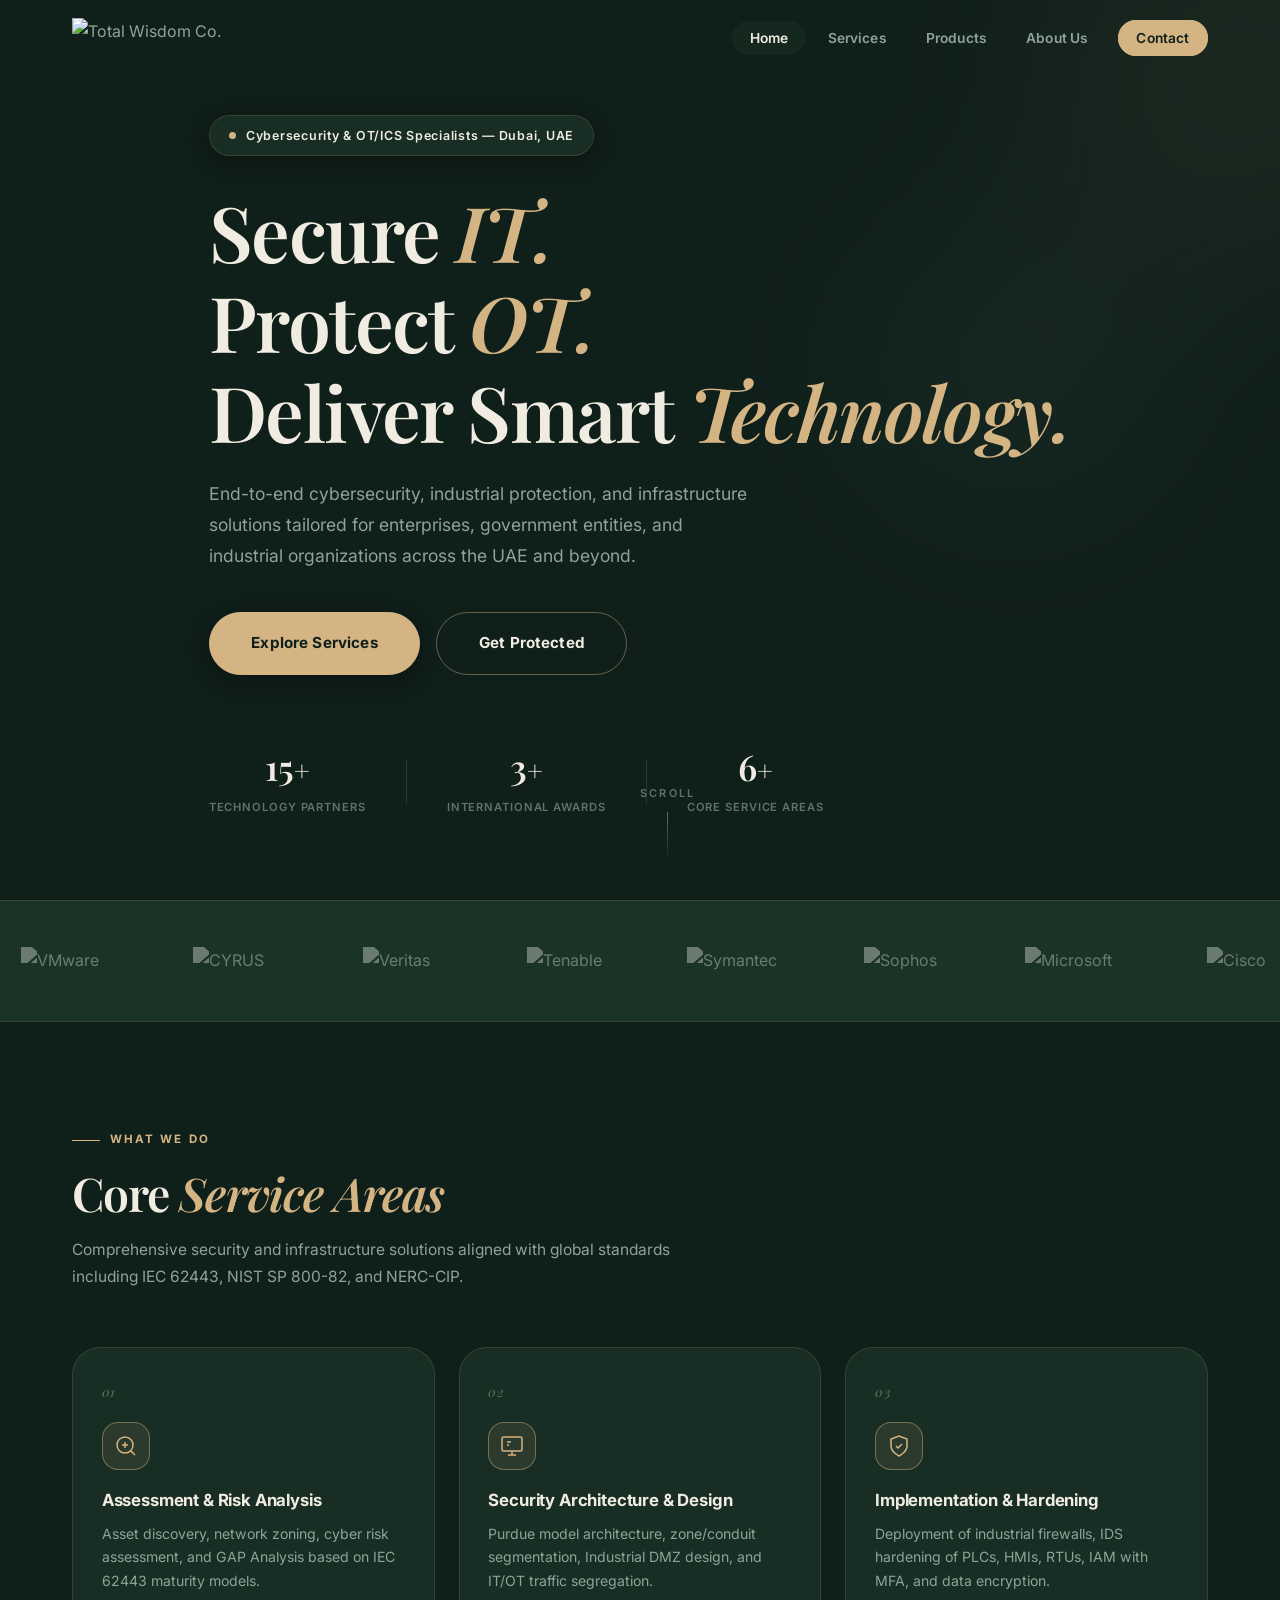
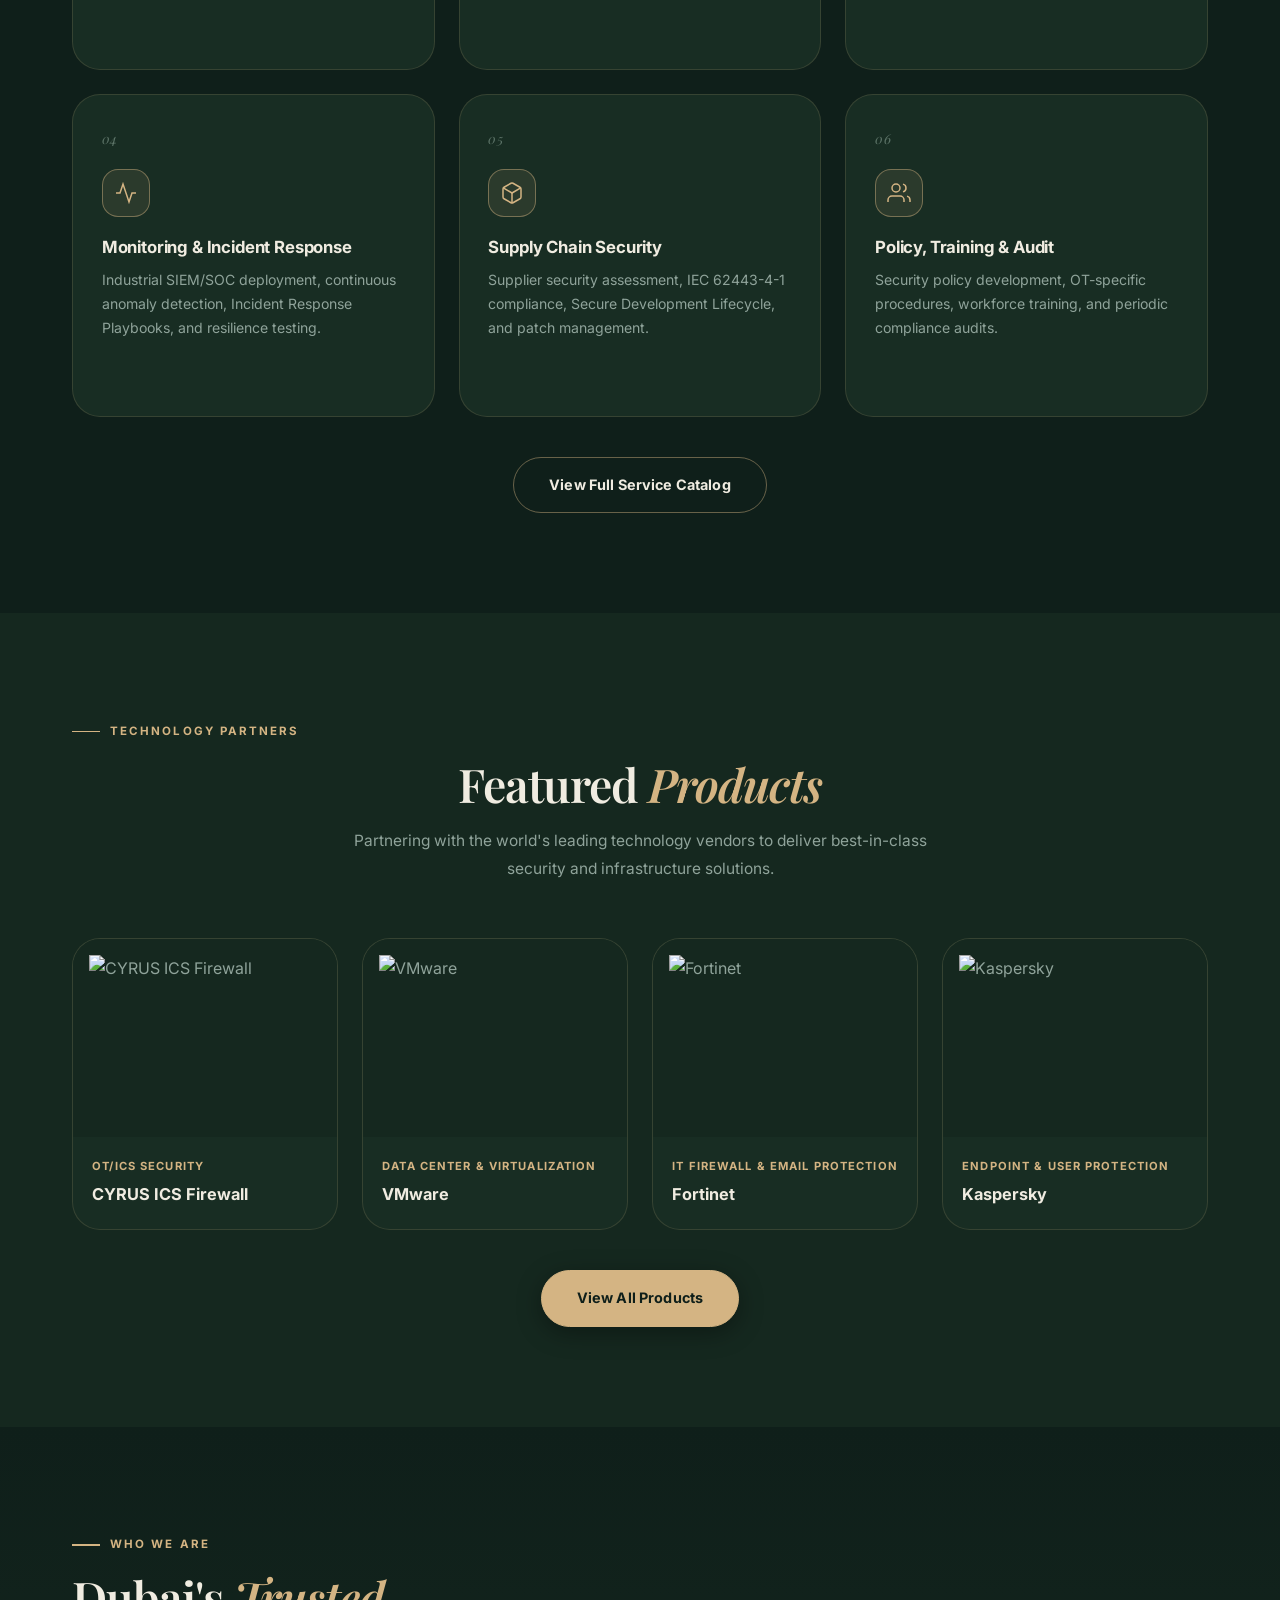
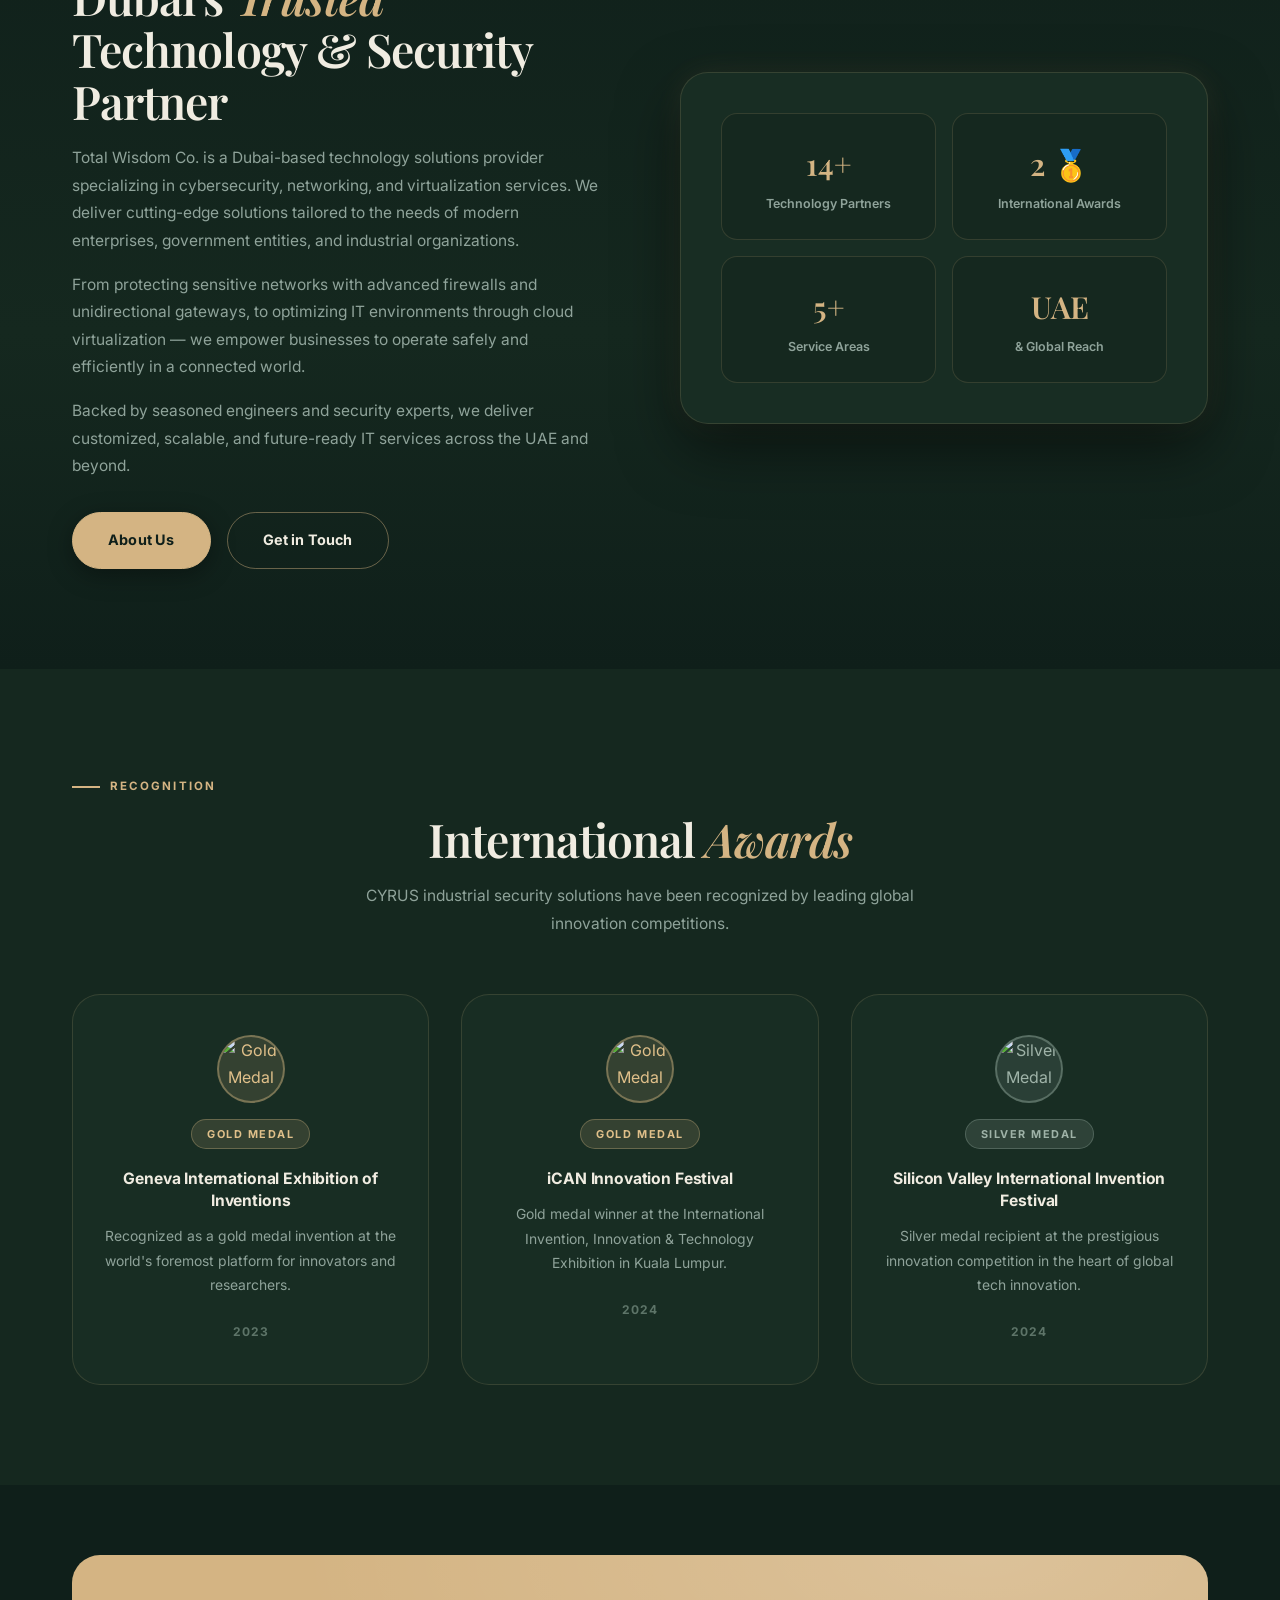
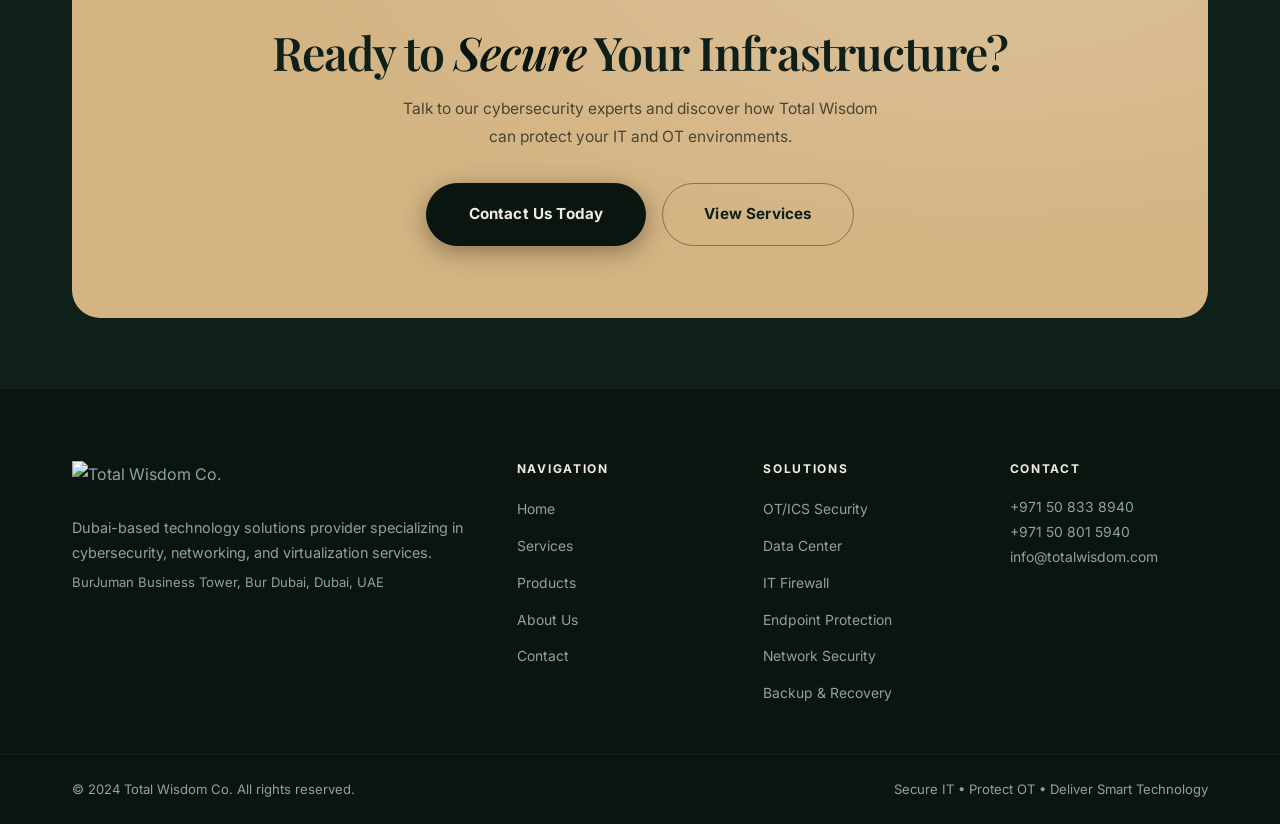
==== index.html @ b45a67aa "Add files via upload" ====
<!DOCTYPE html>
<html lang="en">
<head>
  <meta charset="UTF-8" />
  <meta name="viewport" content="width=device-width, initial-scale=1.0" />
  <title>Total Wisdom Co. — Secure IT. Protect OT. Deliver Smart Technology.</title>
  <link rel="preconnect" href="https://fonts.googleapis.com" />
  <link rel="preconnect" href="https://fonts.gstatic.com" crossorigin />
  <link href="https://fonts.googleapis.com/css2?family=Playfair+Display:ital,wght@0,400;0,500;0,600;0,700;0,800;1,400;1,500;1,600&family=Inter:wght@400;500;600;700;800&display=swap" rel="stylesheet" />
  <link rel="stylesheet" href="style.css" />
  <style>
    /* ── HOME-SPECIFIC ── */
    .home-about { background: linear-gradient(180deg, var(--bg-0) 0%, var(--bg-1) 60%, var(--bg-0) 100%); }
    .home-about-grid { display: grid; grid-template-columns: 1fr 1fr; gap: 5rem; align-items: center; }
    @media(max-width:900px){ .home-about-grid{ grid-template-columns:1fr; gap:3rem; } }
    .home-about p { margin-bottom: 1rem; }
    .featured-products { background: var(--bg-1); }
    .fp-grid { display: grid; grid-template-columns: repeat(4,1fr); gap: 1.5rem; }
    @media(max-width:900px){ .fp-grid{ grid-template-columns:repeat(2,1fr); } }
    @media(max-width:480px){ .fp-grid{ grid-template-columns:1fr; } }
    .view-all-wrap { text-align:center; margin-top: 2.5rem; }
  </style>
</head>
<body>

<!-- ── NAV ── -->
<nav id="navbar">
  <div class="nav-inner">
    <a href="index.html" class="nav-logo">
      <img src="https://totalwisdom.com/wp-content/uploads/2025/08/NTLOGOFinalW.svg" alt="Total Wisdom Co." />
    </a>
    <button class="nav-toggle" id="navToggle" aria-label="Open menu">
      <span></span><span></span><span></span>
    </button>
    <ul class="nav-links" id="navLinks">
      <li><a href="index.html"    data-page="home">Home</a></li>
      <li><a href="services.html" data-page="services">Services</a></li>
      <li><a href="products.html" data-page="products">Products</a></li>
      <li><a href="about.html"    data-page="about">About Us</a></li>
      <li><a href="contact.html"  data-page="contact" class="nav-cta">Contact</a></li>
    </ul>
  </div>
</nav>

<!-- ── HERO ── -->
<section class="home-hero">
  <div class="hero-grid"></div>
  <div class="container">
    <div class="hero-badge">
      <span class="badge-pulse"></span>
      Cybersecurity &amp; OT/ICS Specialists — Dubai, UAE
    </div>
    <h1 class="hero-title">
      <span class="line-up">Secure <span class="accent">IT.</span></span>
      <span class="line-up d1">Protect <span class="accent">OT.</span></span>
      <span class="line-up d2">Deliver Smart <span class="accent">Technology.</span></span>
    </h1>
    <p class="hero-sub">
      End-to-end cybersecurity, industrial protection, and infrastructure solutions tailored for enterprises, government entities, and industrial organizations across the UAE and beyond.
    </p>
    <div class="hero-actions">
      <a href="services.html" class="btn-primary lg">Explore Services</a>
      <a href="contact.html"  class="btn-ghost lg">Get Protected</a>
    </div>
    <div class="hero-stats">
      <div class="stat">
        <span class="stat-val" data-target="15">0</span><span class="stat-suf">+</span>
        <span class="stat-lbl">Technology Partners</span>
      </div>
      <div class="stat-div"></div>
      <div class="stat">
        <span class="stat-val" data-target="3">0</span><span class="stat-suf">+</span>
        <span class="stat-lbl">International Awards</span>
      </div>
      <div class="stat-div"></div>
      <div class="stat">
        <span class="stat-val" data-target="6">0</span><span class="stat-suf">+</span>
        <span class="stat-lbl">Core Service Areas</span>
      </div>
    </div>
  </div>
  <div class="hero-scroll">
    <span>Scroll</span>
    <div class="scroll-bar"></div>
  </div>
</section>

<!-- ── PARTNER MARQUEE ── -->
<div class="marquee-section">
  <div class="marquee-track">
    <!-- set 1 -->
    <div class="marquee-item"><img src="https://totalwisdom.com/wp-content/uploads/2025/11/wm1-640x478.webp" alt="VMware" /></div>
    <div class="marquee-item"><img src="https://totalwisdom.com/wp-content/uploads/2025/11/ICS-640x478.webp" alt="CYRUS" /></div>
    <div class="marquee-item"><img src="https://totalwisdom.com/wp-content/uploads/2025/09/veritas-1-640x478.webp" alt="Veritas" /></div>
    <div class="marquee-item"><img src="https://totalwisdom.com/wp-content/uploads/2025/09/Tenable-1-640x478.webp" alt="Tenable" /></div>
    <div class="marquee-item"><img src="https://totalwisdom.com/wp-content/uploads/2025/09/Symantec-2-640x478.webp" alt="Symantec" /></div>
    <div class="marquee-item"><img src="https://totalwisdom.com/wp-content/uploads/2025/09/sophos-2-640x478.webp" alt="Sophos" /></div>
    <div class="marquee-item"><img src="https://totalwisdom.com/wp-content/uploads/2025/09/Microsoft-1-640x478.webp" alt="Microsoft" /></div>
    <div class="marquee-item"><img src="https://totalwisdom.com/wp-content/uploads/2025/08/Cisco-1-640x478.webp" alt="Cisco" /></div>
    <div class="marquee-item"><img src="https://totalwisdom.com/wp-content/uploads/2025/08/Fortinet-640x478.webp" alt="Fortinet" /></div>
    <div class="marquee-item"><img src="https://totalwisdom.com/wp-content/uploads/2025/08/hp-2-640x478.webp" alt="HPE" /></div>
    <div class="marquee-item"><img src="https://totalwisdom.com/wp-content/uploads/2025/08/kasper-1-640x478.webp" alt="Kaspersky" /></div>
    <div class="marquee-item"><img src="https://totalwisdom.com/wp-content/uploads/2024/02/Bitdefender-1-640x478.webp" alt="Bitdefender" /></div>
    <!-- set 2 (duplicate for seamless loop) -->
    <div class="marquee-item"><img src="https://totalwisdom.com/wp-content/uploads/2025/11/wm1-640x478.webp" alt="VMware" /></div>
    <div class="marquee-item"><img src="https://totalwisdom.com/wp-content/uploads/2025/11/ICS-640x478.webp" alt="CYRUS" /></div>
    <div class="marquee-item"><img src="https://totalwisdom.com/wp-content/uploads/2025/09/veritas-1-640x478.webp" alt="Veritas" /></div>
    <div class="marquee-item"><img src="https://totalwisdom.com/wp-content/uploads/2025/09/Tenable-1-640x478.webp" alt="Tenable" /></div>
    <div class="marquee-item"><img src="https://totalwisdom.com/wp-content/uploads/2025/09/Symantec-2-640x478.webp" alt="Symantec" /></div>
    <div class="marquee-item"><img src="https://totalwisdom.com/wp-content/uploads/2025/09/sophos-2-640x478.webp" alt="Sophos" /></div>
    <div class="marquee-item"><img src="https://totalwisdom.com/wp-content/uploads/2025/09/Microsoft-1-640x478.webp" alt="Microsoft" /></div>
    <div class="marquee-item"><img src="https://totalwisdom.com/wp-content/uploads/2025/08/Cisco-1-640x478.webp" alt="Cisco" /></div>
    <div class="marquee-item"><img src="https://totalwisdom.com/wp-content/uploads/2025/08/Fortinet-640x478.webp" alt="Fortinet" /></div>
    <div class="marquee-item"><img src="https://totalwisdom.com/wp-content/uploads/2025/08/hp-2-640x478.webp" alt="HPE" /></div>
    <div class="marquee-item"><img src="https://totalwisdom.com/wp-content/uploads/2025/08/kasper-1-640x478.webp" alt="Kaspersky" /></div>
    <div class="marquee-item"><img src="https://totalwisdom.com/wp-content/uploads/2024/02/Bitdefender-1-640x478.webp" alt="Bitdefender" /></div>
  </div>
</div>

<!-- ── SERVICES OVERVIEW ── -->
<section class="section">
  <div class="container">
    <div class="section-tag reveal">What We Do</div>
    <h2 class="section-title reveal">Core <span class="accent">Service Areas</span></h2>
    <p class="section-sub reveal">Comprehensive security and infrastructure solutions aligned with global standards including IEC 62443, NIST SP 800-82, and NERC-CIP.</p>
    <div class="svc-grid">

      <div class="svc-card reveal">
        <div class="svc-num">01</div>
        <div class="svc-icon">
          <svg viewBox="0 0 24 24" fill="none" stroke="currentColor" stroke-width="1.5"><circle cx="11" cy="11" r="8"/><path d="m21 21-4.35-4.35"/><path d="M11 8v6M8 11h6"/></svg>
        </div>
        <h3>Assessment &amp; Risk Analysis</h3>
        <p>Asset discovery, network zoning, cyber risk assessment, and GAP Analysis based on IEC 62443 maturity models.</p>
        <a href="services.html" class="svc-link">Learn more <svg viewBox="0 0 24 24" fill="none" stroke="currentColor" stroke-width="2"><path d="M5 12h14M12 5l7 7-7 7"/></svg></a>
      </div>

      <div class="svc-card reveal d1">
        <div class="svc-num">02</div>
        <div class="svc-icon">
          <svg viewBox="0 0 24 24" fill="none" stroke="currentColor" stroke-width="1.5"><rect x="2" y="3" width="20" height="14" rx="2"/><path d="M8 21h8M12 17v4"/><path d="M7 8h4M7 11h2"/></svg>
        </div>
        <h3>Security Architecture &amp; Design</h3>
        <p>Purdue model architecture, zone/conduit segmentation, Industrial DMZ design, and IT/OT traffic segregation.</p>
        <a href="services.html" class="svc-link">Learn more <svg viewBox="0 0 24 24" fill="none" stroke="currentColor" stroke-width="2"><path d="M5 12h14M12 5l7 7-7 7"/></svg></a>
      </div>

      <div class="svc-card reveal d2">
        <div class="svc-num">03</div>
        <div class="svc-icon">
          <svg viewBox="0 0 24 24" fill="none" stroke="currentColor" stroke-width="1.5"><path d="M12 22s8-4 8-10V5l-8-3-8 3v7c0 6 8 10 8 10z"/><polyline points="9 12 11 14 15 10"/></svg>
        </div>
        <h3>Implementation &amp; Hardening</h3>
        <p>Deployment of industrial firewalls, IDS hardening of PLCs, HMIs, RTUs, IAM with MFA, and data encryption.</p>
        <a href="services.html" class="svc-link">Learn more <svg viewBox="0 0 24 24" fill="none" stroke="currentColor" stroke-width="2"><path d="M5 12h14M12 5l7 7-7 7"/></svg></a>
      </div>

      <div class="svc-card reveal">
        <div class="svc-num">04</div>
        <div class="svc-icon">
          <svg viewBox="0 0 24 24" fill="none" stroke="currentColor" stroke-width="1.5"><polyline points="22 12 18 12 15 21 9 3 6 12 2 12"/></svg>
        </div>
        <h3>Monitoring &amp; Incident Response</h3>
        <p>Industrial SIEM/SOC deployment, continuous anomaly detection, Incident Response Playbooks, and resilience testing.</p>
        <a href="services.html" class="svc-link">Learn more <svg viewBox="0 0 24 24" fill="none" stroke="currentColor" stroke-width="2"><path d="M5 12h14M12 5l7 7-7 7"/></svg></a>
      </div>

      <div class="svc-card reveal d1">
        <div class="svc-num">05</div>
        <div class="svc-icon">
          <svg viewBox="0 0 24 24" fill="none" stroke="currentColor" stroke-width="1.5"><path d="M21 16V8a2 2 0 00-1-1.73l-7-4a2 2 0 00-2 0l-7 4A2 2 0 003 8v8a2 2 0 001 1.73l7 4a2 2 0 002 0l7-4A2 2 0 0021 16z"/><polyline points="3.27 6.96 12 12.01 20.73 6.96"/><line x1="12" y1="22.08" x2="12" y2="12"/></svg>
        </div>
        <h3>Supply Chain Security</h3>
        <p>Supplier security assessment, IEC 62443-4-1 compliance, Secure Development Lifecycle, and patch management.</p>
        <a href="services.html" class="svc-link">Learn more <svg viewBox="0 0 24 24" fill="none" stroke="currentColor" stroke-width="2"><path d="M5 12h14M12 5l7 7-7 7"/></svg></a>
      </div>

      <div class="svc-card reveal d2">
        <div class="svc-num">06</div>
        <div class="svc-icon">
          <svg viewBox="0 0 24 24" fill="none" stroke="currentColor" stroke-width="1.5"><path d="M17 21v-2a4 4 0 00-4-4H5a4 4 0 00-4 4v2"/><circle cx="9" cy="7" r="4"/><path d="M23 21v-2a4 4 0 00-3-3.87"/><path d="M16 3.13a4 4 0 010 7.75"/></svg>
        </div>
        <h3>Policy, Training &amp; Audit</h3>
        <p>Security policy development, OT-specific procedures, workforce training, and periodic compliance audits.</p>
        <a href="services.html" class="svc-link">Learn more <svg viewBox="0 0 24 24" fill="none" stroke="currentColor" stroke-width="2"><path d="M5 12h14M12 5l7 7-7 7"/></svg></a>
      </div>

    </div>
    <div class="view-all-wrap reveal">
      <a href="services.html" class="btn-ghost">View Full Service Catalog</a>
    </div>
  </div>
</section>

<!-- ── FEATURED PRODUCTS ── -->
<section class="section featured-products">
  <div class="container">
    <div class="section-tag reveal">Technology Partners</div>
    <h2 class="section-title centered reveal">Featured <span class="accent">Products</span></h2>
    <p class="section-sub centered reveal">Partnering with the world's leading technology vendors to deliver best-in-class security and infrastructure solutions.</p>
    <div class="fp-grid">
      <div class="prod-card reveal" data-cat="ot-ics">
        <div class="prod-img">
          <img src="https://totalwisdom.com/wp-content/uploads/2025/11/ICS-640x478.webp" alt="CYRUS ICS Firewall" loading="lazy" />
          <div class="prod-img-overlay"></div>
        </div>
        <div class="prod-body">
          <p class="prod-cat">OT/ICS Security</p>
          <p class="prod-name">CYRUS ICS Firewall</p>
        </div>
      </div>
      <div class="prod-card reveal d1" data-cat="datacenter">
        <div class="prod-img">
          <img src="https://totalwisdom.com/wp-content/uploads/2025/11/wm1-640x478.webp" alt="VMware" loading="lazy" />
          <div class="prod-img-overlay"></div>
        </div>
        <div class="prod-body">
          <p class="prod-cat">Data Center & Virtualization</p>
          <p class="prod-name">VMware</p>
        </div>
      </div>
      <div class="prod-card reveal d2" data-cat="firewall">
        <div class="prod-img">
          <img src="https://totalwisdom.com/wp-content/uploads/2025/08/Fortinet-640x478.webp" alt="Fortinet" loading="lazy" />
          <div class="prod-img-overlay"></div>
        </div>
        <div class="prod-body">
          <p class="prod-cat">IT Firewall & Email Protection</p>
          <p class="prod-name">Fortinet</p>
        </div>
      </div>
      <div class="prod-card reveal d3" data-cat="endpoint">
        <div class="prod-img">
          <img src="https://totalwisdom.com/wp-content/uploads/2025/08/kasper-1-640x478.webp" alt="Kaspersky" loading="lazy" />
          <div class="prod-img-overlay"></div>
        </div>
        <div class="prod-body">
          <p class="prod-cat">Endpoint & User Protection</p>
          <p class="prod-name">Kaspersky</p>
        </div>
      </div>
    </div>
    <div class="view-all-wrap reveal">
      <a href="products.html" class="btn-primary">View All Products</a>
    </div>
  </div>
</section>

<!-- ── ABOUT TEASER ── -->
<section class="section home-about">
  <div class="container">
    <div class="home-about-grid">
      <div>
        <div class="section-tag reveal">Who We Are</div>
        <h2 class="section-title reveal">Dubai's <span class="accent">Trusted</span> Technology &amp; Security Partner</h2>
        <p class="reveal">Total Wisdom Co. is a Dubai-based technology solutions provider specializing in cybersecurity, networking, and virtualization services. We deliver cutting-edge solutions tailored to the needs of modern enterprises, government entities, and industrial organizations.</p>
        <p class="reveal">From protecting sensitive networks with advanced firewalls and unidirectional gateways, to optimizing IT environments through cloud virtualization — we empower businesses to operate safely and efficiently in a connected world.</p>
        <p class="reveal">Backed by seasoned engineers and security experts, we deliver customized, scalable, and future-ready IT services across the UAE and beyond.</p>
        <div class="hero-actions reveal" style="margin-top:2rem; margin-bottom:0;">
          <a href="about.html" class="btn-primary">About Us</a>
          <a href="contact.html" class="btn-ghost">Get in Touch</a>
        </div>
      </div>
      <div class="glow-box reveal d1">
        <div class="glow-box-grid">
          <div class="glow-stat">
            <div class="n"><span data-target="15">0</span>+</div>
            <div class="l">Technology Partners</div>
          </div>
          <div class="glow-stat">
            <div class="n"><span data-target="3">0</span> 🥇</div>
            <div class="l">International Awards</div>
          </div>
          <div class="glow-stat">
            <div class="n"><span data-target="6">0</span>+</div>
            <div class="l">Service Areas</div>
          </div>
          <div class="glow-stat">
            <div class="n">UAE</div>
            <div class="l">& Global Reach</div>
          </div>
        </div>
      </div>
    </div>
  </div>
</section>

<!-- ── AWARDS ── -->
<section class="section" style="background:var(--bg-1);">
  <div class="container">
    <div class="section-tag reveal">Recognition</div>
    <h2 class="section-title centered reveal">International <span class="accent">Awards</span></h2>
    <p class="section-sub centered reveal">CYRUS industrial security solutions have been recognized by leading global innovation competitions.</p>
    <div class="awards-grid">
      <div class="award-card reveal">
        <div class="award-medal gold">
          <img src="https://totalwisdom.com/wp-content/uploads/2025/11/goldmedal.webp" alt="Gold Medal" />
        </div>
        <div class="award-badge gold-badge">Gold Medal</div>
        <h3>Geneva International Exhibition of Inventions</h3>
        <p>Recognized as a gold medal invention at the world's foremost platform for innovators and researchers.</p>
        <span class="award-year">2023</span>
      </div>
      <div class="award-card reveal d1">
        <div class="award-medal gold">
          <img src="https://totalwisdom.com/wp-content/uploads/2025/11/goldmedal-1.webp" alt="Gold Medal" />
        </div>
        <div class="award-badge gold-badge">Gold Medal</div>
        <h3>iCAN Innovation Festival</h3>
        <p>Gold medal winner at the International Invention, Innovation &amp; Technology Exhibition in Kuala Lumpur.</p>
        <span class="award-year">2024</span>
      </div>
      <div class="award-card reveal d2">
        <div class="award-medal silver">
          <img src="https://totalwisdom.com/wp-content/uploads/2025/11/silver.webp" alt="Silver Medal" />
        </div>
        <div class="award-badge silver-badge">Silver Medal</div>
        <h3>Silicon Valley International Invention Festival</h3>
        <p>Silver medal recipient at the prestigious innovation competition in the heart of global tech innovation.</p>
        <span class="award-year">2024</span>
      </div>
    </div>
  </div>
</section>

<!-- ── CTA BANNER ── -->
<section class="section-sm">
  <div class="container">
    <div class="cta-banner reveal">
      <h2>Ready to <span class="accent">Secure</span> Your Infrastructure?</h2>
      <p>Talk to our cybersecurity experts and discover how Total Wisdom can protect your IT and OT environments.</p>
      <div class="cta-actions">
        <a href="contact.html"  class="btn-primary lg">Contact Us Today</a>
        <a href="services.html" class="btn-ghost lg">View Services</a>
      </div>
    </div>
  </div>
</section>

<!-- ── FOOTER ── -->
<footer class="footer">
  <div class="footer-main">
    <div class="container">
      <div class="footer-grid">
        <div class="footer-brand">
          <a href="index.html" class="nav-logo">
            <img src="https://totalwisdom.com/wp-content/uploads/2025/08/NTLOGOFinalW.svg" alt="Total Wisdom Co." />
          </a>
          <p>Dubai-based technology solutions provider specializing in cybersecurity, networking, and virtualization services.</p>
          <p class="tagline">BurJuman Business Tower, Bur Dubai, Dubai, UAE</p>
        </div>
        <div class="footer-col">
          <h5>Navigation</h5>
          <ul>
            <li><a href="index.html">Home</a></li>
            <li><a href="services.html">Services</a></li>
            <li><a href="products.html">Products</a></li>
            <li><a href="about.html">About Us</a></li>
            <li><a href="contact.html">Contact</a></li>
          </ul>
        </div>
        <div class="footer-col">
          <h5>Solutions</h5>
          <ul>
            <li><a href="products.html">OT/ICS Security</a></li>
            <li><a href="products.html">Data Center</a></li>
            <li><a href="products.html">IT Firewall</a></li>
            <li><a href="products.html">Endpoint Protection</a></li>
            <li><a href="products.html">Network Security</a></li>
            <li><a href="products.html">Backup &amp; Recovery</a></li>
          </ul>
        </div>
        <div class="footer-col">
          <h5>Contact</h5>
          <p><a href="tel:+971508338940">+971 50 833 8940</a></p>
          <p><a href="tel:+971508015940">+971 50 801 5940</a></p>
          <p><a href="mailto:info@totalwisdom.com">info@totalwisdom.com</a></p>
        </div>
      </div>
    </div>
  </div>
  <div class="footer-bottom">
    <div class="container">
      <p>&copy; 2024 Total Wisdom Co. All rights reserved.</p>
      <p>Secure IT &bull; Protect OT &bull; Deliver Smart Technology</p>
    </div>
  </div>
</footer>

<script src="script.js"></script>
</body>
</html>
---- style.css ----
/* ══════════════════════════════════════════════
   TOTAL WISDOM CO. — GLOBAL DESIGN SYSTEM
   Warm Daylight-Inspired Theme
   ══════════════════════════════════════════════ */

/* ─── DESIGN TOKENS ─── */
:root {
  --bg-0:        #0f1f1a;
  --bg-1:        #15281f;
  --bg-2:        #1b3326;
  --bg-dark:     #0a1510;
  --bg-dark-2:   #060c09;
  --bg-card:     #182d23;
  --accent:      #d4b483;
  --accent-dim:  rgba(212, 180, 131, 0.10);
  --accent-glow: rgba(212, 180, 131, 0.28);
  --blue:        rgba(212, 180, 131, 0.16);
  --purple:      rgba(143, 163, 154, 0.14);
  --gold:        #e0c08a;
  --silver:      #9fb3a8;
  --text-1:      #f0ece1;
  --text-2:      #8fa39a;
  --text-3:      #5d7468;
  --text-on-dark:       #f0ece1;
  --text-on-dark-muted: #8fa39a;
  --border:      rgba(212, 180, 131, 0.16);
  --border-h:    rgba(212, 180, 131, 0.45);
  --radius:      28px;
  --radius-sm:   16px;
  --radius-pill: 999px;
  --shadow-sm:   0 6px 24px rgba(0, 0, 0, 0.35);
  --shadow-md:   0 24px 60px rgba(0, 0, 0, 0.5), 0 0 30px rgba(212, 180, 131, 0.10);
  --trans:       all 0.32s cubic-bezier(0.4, 0, 0.2, 1);
  --nav-h:       80px;
  --font-serif:  'Playfair Display', serif;
  --font-sans:   'Inter', sans-serif;

  /* aliases for legacy var names used across pages */
  --cyan:        var(--accent);
  --cyan-dim:    var(--accent-dim);
  --cyan-glow:   var(--accent-glow);
}

/* ─── RESET ─── */
*, *::before, *::after { box-sizing: border-box; margin: 0; padding: 0; }
html { scroll-behavior: smooth; font-size: 16px; }
body {
  font-family: var(--font-sans);
  background: var(--bg-0);
  color: var(--text-2);
  overflow-x: hidden;
  line-height: 1.7;
  min-height: 100vh;
}
a  { text-decoration: none; color: inherit; }
ul { list-style: none; }
img, svg { display: block; max-width: 100%; }
button { cursor: pointer; font-family: inherit; }

/* ─── TYPOGRAPHY ─── */
h1,h2 { color: var(--text-1); font-family: var(--font-serif); line-height: 1.12; letter-spacing: -0.02em; font-weight: 600; }
h3,h4,h5 { color: var(--text-1); font-family: var(--font-sans); line-height: 1.3; letter-spacing: -0.01em; }
h1 { font-size: clamp(2.4rem, 6vw, 5rem); }
h2 { font-size: clamp(1.8rem, 4vw, 2.9rem); }
h3 { font-size: 1.1rem; font-weight: 700; }
h4 { font-size: 0.9rem; font-weight: 700; }
p  { font-size: 0.97rem; line-height: 1.78; }
.accent { color: var(--accent); font-family: var(--font-serif); font-style: italic; }

/* ─── LAYOUT ─── */
.container { max-width: 1200px; margin: 0 auto; padding: 0 2rem; }
.section    { padding: 100px 0; position: relative; }
.section-sm { padding: 70px 0;  position: relative; }

/* ─── SECTION LABELS ─── */
.section-tag {
  display: inline-flex; align-items: center; gap: 10px;
  font-size: 0.72rem; font-family: var(--font-sans); font-weight: 700;
  letter-spacing: 0.18em; text-transform: uppercase; color: var(--accent);
  margin-bottom: 1.1rem;
}
.section-tag::before {
  content: ''; width: 28px; height: 1.5px;
  background: var(--accent);
}
.section-title           { margin-bottom: 1rem; }
.section-title.centered  { text-align: center; }
.section-sub             { max-width: 600px; margin-bottom: 3.5rem; }
.section-sub.centered    { text-align: center; margin-inline: auto; }


/* ════════════════════════════════════════════
   NAVIGATION
════════════════════════════════════════════ */
#navbar {
  position: fixed; top: 0; left: 0; right: 0; z-index: 1000;
  padding: 1.1rem 0;
  transition: var(--trans);
}
#navbar.scrolled {
  background: rgba(10, 21, 16, 0.85);
  backdrop-filter: blur(24px) saturate(180%);
  border-bottom: 1px solid var(--border);
  padding: 0.75rem 0;
  box-shadow: var(--shadow-sm);
}
.nav-inner {
  max-width: 1200px; margin: 0 auto; padding: 0 2rem;
  display: flex; align-items: center; justify-content: space-between; gap: 2rem;
}
.nav-logo { display: flex; align-items: center; flex-shrink: 0; }
.nav-logo img { height: 40px; width: auto; object-fit: contain; }
.nav-links {
  display: flex; align-items: center; gap: 0.25rem;
}
.nav-links a {
  font-size: 0.86rem; font-family: var(--font-sans); font-weight: 600;
  letter-spacing: 0.01em; color: var(--text-2);
  padding: 0.55rem 1.1rem; border-radius: var(--radius-pill);
  transition: var(--trans); white-space: nowrap;
}
.nav-links a:hover, .nav-links a.active {
  color: var(--text-1); background: var(--bg-1);
}
.nav-cta {
  background: var(--accent) !important;
  border: 1px solid var(--accent) !important;
  color: var(--bg-0) !important;
  margin-left: 0.5rem;
}
.nav-cta:hover {
  background: var(--text-1) !important;
  border-color: var(--text-1) !important;
  color: var(--bg-0) !important;
}
.nav-toggle {
  display: none; flex-direction: column; gap: 5px;
  background: none; border: none; padding: 4px; flex-shrink: 0;
}
.nav-toggle span {
  display: block; width: 24px; height: 2px;
  background: var(--text-1); border-radius: 2px; transition: var(--trans);
}


/* ════════════════════════════════════════════
   BUTTONS
════════════════════════════════════════════ */
.btn-primary {
  display: inline-flex; align-items: center; gap: 8px;
  background: var(--accent);
  color: var(--bg-0); font-family: var(--font-sans); font-size: 0.9rem;
  font-weight: 700; letter-spacing: 0.01em;
  padding: 0.95rem 2.2rem; border-radius: var(--radius-pill);
  border: 1px solid var(--accent); transition: var(--trans);
  box-shadow: var(--shadow-sm);
}
.btn-primary:hover {
  transform: translateY(-2px);
  background: #e8d4ab; border-color: #e8d4ab;
  box-shadow: var(--shadow-md);
}
.btn-primary.lg { padding: 1.1rem 2.6rem; font-size: 0.95rem; }
.btn-primary.full { width: 100%; justify-content: center; }

.btn-ghost {
  display: inline-flex; align-items: center; gap: 8px;
  background: transparent; color: var(--text-1);
  font-family: var(--font-sans); font-size: 0.9rem;
  font-weight: 700; letter-spacing: 0.01em;
  padding: 0.95rem 2.2rem; border-radius: var(--radius-pill);
  border: 1px solid var(--border-h); transition: var(--trans);
}
.btn-ghost:hover {
  border-color: var(--text-1); color: var(--text-1);
  background: var(--bg-1);
}
.btn-ghost.lg { padding: 1.1rem 2.6rem; font-size: 0.95rem; }


/* ════════════════════════════════════════════
   PAGE HERO (inner pages)
════════════════════════════════════════════ */
.page-hero {
  padding: calc(var(--nav-h) + 80px) 0 80px;
  background: var(--bg-0);
  position: relative; overflow: hidden;
}
.page-hero::after {
  content: '';
  position: absolute; top: -20%; right: -10%;
  width: 50%; height: 70%;
  background: radial-gradient(ellipse at center, var(--blue) 0%, transparent 70%);
  opacity: 0.5; filter: blur(60px);
  z-index: 0; pointer-events: none;
}
.page-hero .container { position: relative; z-index: 1; }
.page-hero h1 { margin-bottom: 1rem; }
.page-hero p  { max-width: 600px; font-size: 1.05rem; }
.hero-breadcrumb {
  display: flex; align-items: center; gap: 0.5rem;
  font-size: 0.78rem; color: var(--text-3); margin-bottom: 1.5rem;
  font-family: var(--font-sans); font-weight: 600; letter-spacing: 0.06em;
}
.hero-breadcrumb a { color: var(--accent); }
.hero-breadcrumb span { color: var(--text-3); }


/* ════════════════════════════════════════════
   HERO (Home)
════════════════════════════════════════════ */
.home-hero {
  position: relative; min-height: 100vh;
  display: flex; align-items: center; overflow: hidden;
  background: var(--bg-0);
}
#particleCanvas { display: none; }
.hero-grid {
  position: absolute; top: -15%; right: -15%;
  width: 60%; height: 80%;
  background:
    radial-gradient(ellipse 60% 60% at 70% 30%, var(--blue) 0%, transparent 65%),
    radial-gradient(ellipse 50% 50% at 40% 70%, var(--purple) 0%, transparent 65%);
  opacity: 0.55; filter: blur(70px);
  z-index: 0; pointer-events: none;
}
.home-hero .container { position: relative; z-index: 2; padding-top: 6rem; padding-bottom: 4rem; }

.hero-badge {
  display: inline-flex; align-items: center; gap: 10px;
  font-size: 0.78rem; font-family: var(--font-sans); font-weight: 600;
  letter-spacing: 0.06em; color: var(--text-1);
  background: var(--bg-card); border: 1px solid var(--border);
  padding: 0.55rem 1.2rem; border-radius: var(--radius-pill); margin-bottom: 2rem;
  box-shadow: var(--shadow-sm);
  animation: fadeUp 0.8s ease both;
}
.badge-pulse {
  width: 7px; height: 7px; border-radius: 50%;
  background: var(--accent);
  animation: blink 2s ease-in-out infinite;
}
@keyframes blink { 0%,100%{opacity:1;transform:scale(1)} 50%{opacity:.4;transform:scale(.6)} }

.hero-title { display: flex; flex-direction: column; gap: .05em; margin-bottom: 1.5rem; }
.line-up {
  display: block; opacity: 0; transform: translateY(28px);
  animation: fadeUp 0.85s cubic-bezier(.16,1,.3,1) both;
}
.line-up.d1 { animation-delay: .1s; }
.line-up.d2 { animation-delay: .2s; }
.line-up.d3 { animation-delay: .3s; }
@keyframes fadeUp { to { opacity:1; transform:translateY(0); } }

.hero-sub {
  max-width: 540px; font-size: 1.1rem; color: var(--text-2);
  margin-bottom: 2.5rem; animation: fadeUp .9s .4s ease both;
}
.hero-actions {
  display: flex; gap: 1rem; flex-wrap: wrap;
  margin-bottom: 4.5rem; animation: fadeUp .9s .5s ease both;
}
.hero-stats {
  display: flex; align-items: center; gap: 2.5rem; flex-wrap: wrap;
  animation: fadeUp .9s .6s ease both;
}
.stat { text-align: center; }
.stat-val {
  font-family: var(--font-serif); font-size: 2.2rem; font-weight: 600;
  color: var(--text-1);
  line-height: 1;
}
.stat-suf { font-family: var(--font-serif); font-size: 1.7rem; color: var(--text-1); font-weight: 600; }
.stat-lbl { display: block; font-size: .7rem; letter-spacing: .08em; color: var(--text-3); margin-top: 5px; text-transform: uppercase; font-weight: 600; }
.stat-div { width: 1px; height: 44px; background: var(--border); }

.hero-scroll {
  position: absolute; bottom: 2.5rem; left: 50%; transform: translateX(-50%);
  display: flex; flex-direction: column; align-items: center; gap: 10px;
  z-index: 2; animation: fadeUp 1s 1s ease both;
}
.hero-scroll span { font-size: .68rem; letter-spacing: .2em; text-transform: uppercase; color: var(--text-3); font-weight: 600; }
.scroll-bar { width: 1px; height: 48px; background: linear-gradient(to bottom, var(--text-3), transparent); animation: scrollAnim 2s ease-in-out infinite; }
@keyframes scrollAnim { 0%,100%{opacity:.35;transform:scaleY(1)} 50%{opacity:1;transform:scaleY(1.12)} }


/* ════════════════════════════════════════════
   MARQUEE (partner logos strip)
════════════════════════════════════════════ */
.marquee-section {
  padding: 36px 0;
  background: var(--bg-2);
  border-top: 1px solid var(--border);
  border-bottom: 1px solid var(--border);
  overflow: hidden;
}
.marquee-track {
  display: flex; gap: 3rem; animation: marquee 28s linear infinite;
  width: max-content;
}
.marquee-track:hover { animation-play-state: paused; }
@keyframes marquee { from{transform:translateX(0)} to{transform:translateX(-50%)} }
.marquee-item {
  display: flex; align-items: center; justify-content: center;
  height: 48px; min-width: 120px; flex-shrink: 0;
}
.marquee-item img {
  max-height: 40px; max-width: 120px;
  object-fit: contain; filter: brightness(0) invert(1); opacity: .35;
  transition: var(--trans);
}
.marquee-item:hover img { opacity: .9; filter: none; }


/* ════════════════════════════════════════════
   SERVICES GRID (Home overview)
════════════════════════════════════════════ */
.svc-grid {
  display: grid; grid-template-columns: repeat(3, 1fr); gap: 1.5rem;
}
.svc-card {
  background: var(--bg-card); border: 1px solid var(--border);
  border-radius: var(--radius); padding: 2rem 1.8rem;
  position: relative; overflow: hidden; transition: var(--trans);
}
.svc-card:hover {
  border-color: var(--border-h); transform: translateY(-6px);
  box-shadow: var(--shadow-md);
}
.svc-num {
  font-family: var(--font-serif); font-size: .85rem; font-style: italic;
  color: var(--text-3); letter-spacing: .04em; margin-bottom: 1.2rem;
}
.svc-icon {
  width: 48px; height: 48px;
  background: var(--accent-dim); border: 1px solid var(--border-h);
  border-radius: var(--radius-sm); display: flex; align-items: center; justify-content: center;
  color: var(--accent); margin-bottom: 1.25rem; transition: var(--trans);
}
.svc-icon svg { width: 24px; height: 24px; }
.svc-card:hover .svc-icon { background: var(--accent); color: var(--bg-0); }
.svc-card h3 { font-size: 1.05rem; margin-bottom: .6rem; }
.svc-card p  { font-size: .88rem; line-height: 1.7; }
.svc-link {
  display: inline-flex; align-items: center; gap: 6px;
  font-size: .82rem; font-family: var(--font-sans); font-weight: 700; letter-spacing: .02em;
  color: var(--accent); margin-top: 1.2rem; transition: var(--trans); opacity: 0;
}
.svc-card:hover .svc-link { opacity: 1; gap: 10px; }
.svc-link svg { width: 14px; height: 14px; }


/* ════════════════════════════════════════════
   PRODUCTS GRID
════════════════════════════════════════════ */
.filter-bar {
  display: flex; flex-wrap: wrap; gap: .6rem;
  margin-bottom: 3rem; justify-content: center;
}
.filter-btn {
  font-family: var(--font-sans); font-size: .78rem; font-weight: 700;
  letter-spacing: .02em; padding: .55rem 1.3rem; border-radius: var(--radius-pill);
  border: 1px solid var(--border); background: var(--bg-card);
  color: var(--text-2); transition: var(--trans);
}
.filter-btn:hover, .filter-btn.active {
  border-color: var(--accent); color: var(--bg-0); background: var(--accent);
}
.products-grid {
  display: grid; grid-template-columns: repeat(4, 1fr); gap: 1.5rem;
}
.prod-card {
  background: var(--bg-card); border: 1px solid var(--border);
  border-radius: var(--radius); overflow: hidden;
  transition: var(--trans); cursor: pointer;
}
.prod-card:hover {
  border-color: var(--border-h); transform: translateY(-6px);
  box-shadow: var(--shadow-md);
}
.prod-img {
  width: 100%; aspect-ratio: 4/3; overflow: hidden;
  background: var(--bg-1); position: relative;
  display: flex; align-items: center; justify-content: center;
}
.prod-img img {
  width: 100%; height: 100%; object-fit: contain; padding: 1rem;
  transition: transform .5s ease;
}
.prod-card:hover .prod-img img { transform: scale(1.06); }
.prod-img-overlay {
  position: absolute; inset: 0;
  background: linear-gradient(to top, rgba(10,21,16,.7) 0%, transparent 60%);
  opacity: 0; transition: var(--trans);
}
.prod-card:hover .prod-img-overlay { opacity: 1; }
.prod-img-logo { background: var(--text-1); aspect-ratio: 891/944; }
.prod-img-logo img { width: 100%; height: 100%; padding: .5rem; }
.prod-body { padding: 1.25rem 1.2rem 1.5rem; }
.prod-cat {
  font-size: .7rem; font-family: var(--font-sans); font-weight: 700;
  letter-spacing: .1em; text-transform: uppercase; color: var(--accent); margin-bottom: .4rem;
}
.prod-name { font-size: 1.02rem; color: var(--text-1); font-family: var(--font-sans); font-weight: 700; line-height: 1.3; }
.prod-card[data-hidden="true"] { display: none; }


/* ════════════════════════════════════════════
   SERVICES PAGE (detail)
════════════════════════════════════════════ */
.standards-grid {
  display: grid; grid-template-columns: repeat(2, 1fr); gap: 1rem;
}
.standard-item {
  display: flex; gap: 1rem; align-items: flex-start;
  background: var(--bg-card); border: 1px solid var(--border);
  border-radius: var(--radius-sm); padding: 1.2rem;
  transition: var(--trans);
}
.standard-item:hover { border-color: var(--border-h); box-shadow: var(--shadow-sm); }
.std-badge {
  flex-shrink: 0; background: var(--accent-dim); border: 1px solid var(--border-h);
  border-radius: var(--radius-pill); padding: .35rem .9rem;
  font-family: var(--font-sans); font-size: .68rem;
  font-weight: 700; color: var(--accent); white-space: nowrap;
}
.standard-item p { font-size: .87rem; margin: 0; }

.core-grid {
  display: grid; grid-template-columns: repeat(2, 1fr); gap: 1.5rem;
}
.core-card {
  background: var(--bg-card); border: 1px solid var(--border);
  border-radius: var(--radius); padding: 2rem;
  transition: var(--trans); position: relative; overflow: hidden;
}
.core-card:hover { border-color: var(--border-h); transform: translateY(-4px); box-shadow: var(--shadow-md); }
.core-icon {
  width: 52px; height: 52px; border-radius: var(--radius-sm);
  background: var(--accent-dim); border: 1px solid var(--border-h);
  display: flex; align-items: center; justify-content: center;
  color: var(--accent); margin-bottom: 1.25rem; transition: var(--trans);
}
.core-icon svg { width: 26px; height: 26px; }
.core-card:hover .core-icon { background: var(--accent); color: var(--bg-0); }
.core-card h3 { margin-bottom: 1rem; font-size: 1.1rem; }
.core-bullets { display: flex; flex-direction: column; gap: .55rem; }
.core-bullets li {
  display: flex; gap: .75rem; align-items: flex-start; font-size: .88rem;
}
.bullet-dot {
  width: 6px; height: 6px; border-radius: 50%;
  background: var(--accent); flex-shrink: 0; margin-top: .55rem;
}

.value-grid {
  display: grid; grid-template-columns: repeat(3, 1fr); gap: 1.5rem;
}
.value-card {
  background: var(--bg-card); border: 1px solid var(--border);
  border-radius: var(--radius); padding: 2rem; text-align: center;
  transition: var(--trans);
}
.value-card:hover { border-color: var(--border-h); transform: translateY(-4px); box-shadow: var(--shadow-md); }
.value-icon {
  width: 56px; height: 56px; border-radius: 50%;
  background: var(--accent-dim); border: 1px solid var(--border-h);
  display: flex; align-items: center; justify-content: center;
  color: var(--accent); margin: 0 auto 1.2rem;
}
.value-icon svg { width: 26px; height: 26px; }
.value-card p { font-size: .9rem; }

.industries-grid {
  display: grid; grid-template-columns: repeat(4, 1fr); gap: 1rem;
}
.industry-item {
  background: var(--bg-card); border: 1px solid var(--border);
  border-radius: var(--radius-sm); padding: 1.25rem 1rem;
  text-align: center; transition: var(--trans); cursor: default;
}
.industry-item:hover { border-color: var(--border-h); box-shadow: var(--shadow-sm); }
.industry-icon { color: var(--accent); margin: 0 auto .7rem; }
.industry-icon svg { width: 30px; height: 30px; }
.industry-item span { font-size: .85rem; font-family: var(--font-sans); font-weight: 700; letter-spacing: .01em; color: var(--text-1); }


/* ════════════════════════════════════════════
   ABOUT PAGE
════════════════════════════════════════════ */
.about-story {
  display: grid; grid-template-columns: 1fr 1fr; gap: 5rem; align-items: center;
}
.about-story p { margin-bottom: 1rem; }
.about-visual { position: relative; display: flex; align-items: center; justify-content: center; }
.glow-box {
  background: var(--bg-card); border: 1px solid var(--border);
  border-radius: var(--radius); padding: 2.5rem;
  box-shadow: var(--shadow-md);
}
.glow-box-grid { display: grid; grid-template-columns: 1fr 1fr; gap: 1rem; }
.glow-stat {
  background: var(--bg-1); border: 1px solid var(--border);
  border-radius: var(--radius-sm); padding: 1.5rem 1rem; text-align: center;
}
.glow-stat .n {
  font-family: var(--font-serif); font-size: 1.9rem;
  font-weight: 600; color: var(--accent);
}
.glow-stat .l { font-size: .78rem; color: var(--text-2); margin-top: 4px; font-weight: 600; }

.pillars-grid { display: grid; grid-template-columns: repeat(3, 1fr); gap: 1.5rem; }
.pillar-card {
  background: var(--bg-card); border: 1px solid var(--border);
  border-radius: var(--radius); padding: 2rem; text-align: center;
  transition: var(--trans);
}
.pillar-card:hover { border-color: var(--border-h); transform: translateY(-4px); box-shadow: var(--shadow-md); }
.pillar-icon {
  width: 56px; height: 56px; border-radius: 50%;
  background: var(--accent-dim); border: 1px solid var(--border-h);
  display: flex; align-items: center; justify-content: center;
  color: var(--accent); margin: 0 auto 1.2rem;
}
.pillar-icon svg { width: 26px; height: 26px; }
.pillar-card h4 { margin-bottom: .5rem; font-size: .98rem; }
.pillar-card p  { font-size: .87rem; }


/* ════════════════════════════════════════════
   AWARDS
════════════════════════════════════════════ */
.awards-grid { display: grid; grid-template-columns: repeat(3, 1fr); gap: 2rem; }
.award-card {
  background: var(--bg-card); border: 1px solid var(--border);
  border-radius: var(--radius); padding: 2.5rem 2rem;
  text-align: center; transition: var(--trans); position: relative; overflow: hidden;
}
.award-card:hover { border-color: var(--border-h); transform: translateY(-6px); box-shadow: var(--shadow-md); }
.award-medal {
  width: 68px; height: 68px; margin: 0 auto 1rem; border-radius: 50%;
  display: flex; align-items: center; justify-content: center;
}
.award-medal.gold   { background: rgba(224,192,138,.14); border: 2px solid rgba(224,192,138,.4); color: var(--gold); }
.award-medal.silver { background: rgba(159,179,168,.14); border: 2px solid rgba(159,179,168,.4); color: var(--silver); }
.award-medal img { width: 100%; height: 100%; object-fit: cover; border-radius: 50%; }
.award-badge {
  display: inline-flex; font-family: var(--font-sans); font-size: .68rem;
  font-weight: 700; letter-spacing: .14em; padding: .3rem .95rem;
  border-radius: var(--radius-pill); margin-bottom: 1.2rem; text-transform: uppercase;
}
.gold-badge   { background: rgba(224,192,138,.14); color: var(--gold); border: 1px solid rgba(224,192,138,.3); }
.silver-badge { background: rgba(159,179,168,.16); color: var(--silver); border: 1px solid rgba(159,179,168,.3); }
.award-card h3 { font-size: .98rem; margin-bottom: .75rem; line-height: 1.4; }
.award-card p  { font-size: .87rem; }
.award-year { display: inline-block; margin-top: 1.5rem; font-family: var(--font-sans); font-size: .75rem; color: var(--text-3); letter-spacing: .08em; font-weight: 700; }


/* ════════════════════════════════════════════
   CONTACT PAGE
════════════════════════════════════════════ */
.contact-wrapper {
  display: grid; grid-template-columns: 1fr 1.5fr; gap: 4rem; align-items: start;
}
.contact-info-list { display: flex; flex-direction: column; gap: 2rem; }
.ci-item { display: flex; gap: 1.2rem; align-items: flex-start; }
.ci-icon {
  width: 46px; height: 46px; flex-shrink: 0; border-radius: var(--radius-sm);
  background: var(--accent-dim); border: 1px solid var(--border-h);
  display: flex; align-items: center; justify-content: center; color: var(--accent);
}
.ci-icon svg { width: 20px; height: 20px; }
.ci-item h4 {
  font-size: .75rem; letter-spacing: .12em; text-transform: uppercase;
  color: var(--text-3); margin-bottom: .4rem; font-family: var(--font-sans); font-weight: 700;
}
.ci-item p,
.ci-item a { font-size: .92rem; line-height: 1.8; color: var(--text-2); transition: var(--trans); }
.ci-item a:hover { color: var(--accent); }

.contact-form-box {
  background: var(--bg-card); border: 1px solid var(--border);
  border-radius: var(--radius); padding: 2.5rem; box-shadow: var(--shadow-sm);
}
.form-row   { display: grid; grid-template-columns: 1fr 1fr; gap: 1rem; }
.form-group { display: flex; flex-direction: column; gap: .5rem; margin-bottom: 1.25rem; }
.form-group:last-child { margin-bottom: 0; }
.form-group label {
  font-size: .78rem; font-family: var(--font-sans); font-weight: 700;
  letter-spacing: .04em; color: var(--text-1);
}
.form-group input,
.form-group textarea,
.form-group select {
  background: var(--bg-1); border: 1px solid var(--border);
  border-radius: var(--radius-sm); padding: .9rem 1.1rem;
  color: var(--text-1); font-family: var(--font-sans);
  font-size: .92rem; outline: none; transition: var(--trans); resize: vertical;
  -webkit-appearance: none;
}
.form-group input::placeholder,
.form-group textarea::placeholder { color: var(--text-3); }
.form-group input:focus,
.form-group textarea:focus,
.form-group select:focus {
  border-color: var(--accent); background: var(--bg-card);
  box-shadow: 0 0 0 3px var(--accent-dim);
}
.form-group select option { background: var(--bg-card); }


/* ════════════════════════════════════════════
   CTA BANNER
════════════════════════════════════════════ */
.cta-banner {
  background: var(--accent);
  border-radius: var(--radius); padding: 4.5rem 3rem; text-align: center;
  position: relative; overflow: hidden;
}
.cta-banner::before {
  content: ''; position: absolute; inset: 0;
  background: radial-gradient(ellipse 60% 80% at 80% 0%, rgba(255,255,255,.18), transparent);
}
.cta-banner > * { position: relative; }
.cta-banner h2 { margin-bottom: 1rem; color: var(--bg-0); }
.cta-banner h2 .accent { color: var(--bg-dark); }
.cta-banner p  { max-width: 500px; margin: 0 auto 2rem; color: rgba(10,21,16,.7); }
.cta-actions   { display: flex; gap: 1rem; justify-content: center; flex-wrap: wrap; }
.cta-banner .btn-primary { background: var(--bg-dark); border-color: var(--bg-dark); color: var(--text-1); }
.cta-banner .btn-primary:hover { background: #000; border-color: #000; color: var(--accent); }
.cta-banner .btn-ghost { border-color: rgba(10,21,16,.4); color: var(--bg-0); }
.cta-banner .btn-ghost:hover { background: rgba(10,21,16,.12); border-color: var(--bg-0); }


/* ════════════════════════════════════════════
   FOOTER
════════════════════════════════════════════ */
.footer { background: var(--bg-dark); border-top: 1px solid rgba(255,255,255,.06); }
.footer-main { padding: 4.5rem 0 3rem; }
.footer-grid { display: grid; grid-template-columns: 2fr 1fr 1fr 1fr; gap: 3rem; }
.footer-brand .nav-logo { margin-bottom: 1rem; }
.footer-brand .nav-logo img { height: 38px; }
.footer-brand p { font-size: .9rem; line-height: 1.75; margin-bottom: .4rem; color: var(--text-on-dark-muted); }
.footer-brand .tagline { color: var(--text-on-dark-muted); font-size: .82rem; }
.footer-col h5 {
  font-size: .75rem; letter-spacing: .14em; text-transform: uppercase;
  color: var(--text-on-dark); margin-bottom: 1.2rem; font-family: var(--font-sans); font-weight: 700;
}
.footer-col ul { display: flex; flex-direction: column; gap: .6rem; }
.footer-col a,
.footer-col p { font-size: .87rem; color: var(--text-on-dark-muted); transition: var(--trans); }
.footer-col a:hover { color: var(--accent); }
.footer-bottom {
  border-top: 1px solid rgba(255,255,255,.06); padding: 1.4rem 0;
}
.footer-bottom .container {
  display: flex; align-items: center; justify-content: space-between; gap: 1rem;
}
.footer-bottom p { font-size: .82rem; color: var(--text-on-dark-muted); }


/* ════════════════════════════════════════════
   SCROLL REVEAL
════════════════════════════════════════════ */
.reveal {
  opacity: 0; transform: translateY(30px);
  transition: opacity .7s ease, transform .7s ease;
}
.reveal.visible { opacity: 1; transform: translateY(0); }
.reveal.d1 { transition-delay: .1s; }
.reveal.d2 { transition-delay: .2s; }
.reveal.d3 { transition-delay: .3s; }


/* ════════════════════════════════════════════
   MISC UTILITIES
════════════════════════════════════════════ */
.text-center { text-align: center; }
.mt-1 { margin-top: .5rem; }
.mt-2 { margin-top: 1rem; }
.mt-3 { margin-top: 1.5rem; }
.divider { width: 100%; height: 1px; background: var(--border); margin: 2rem 0; }

.badge-tag {
  display: inline-flex; align-items: center; gap: .4rem;
  font-size: .7rem; font-family: var(--font-sans); font-weight: 700; letter-spacing: .08em;
  padding: .35rem .9rem; border-radius: var(--radius-pill);
  border: 1px solid var(--border-h); background: var(--accent-dim); color: var(--accent);
}


/* ════════════════════════════════════════════
   RESPONSIVE
════════════════════════════════════════════ */
@media (max-width: 1024px) {
  .svc-grid       { grid-template-columns: repeat(2, 1fr); }
  .products-grid  { grid-template-columns: repeat(3, 1fr); }
  .value-grid     { grid-template-columns: repeat(2, 1fr); }
  .industries-grid{ grid-template-columns: repeat(3, 1fr); }
  .core-grid      { grid-template-columns: 1fr; }
  .about-story    { grid-template-columns: 1fr; gap: 3rem; }
  .contact-wrapper{ grid-template-columns: 1fr; }
  .footer-grid    { grid-template-columns: 1fr 1fr; gap: 2rem; }
  .awards-grid    { grid-template-columns: repeat(2, 1fr); }
}
@media (max-width: 768px) {
  .section, .section-sm { padding: 70px 0; }
  .svc-grid       { grid-template-columns: 1fr; }
  .products-grid  { grid-template-columns: repeat(2, 1fr); }
  .industries-grid{ grid-template-columns: repeat(2, 1fr); }
  .standards-grid { grid-template-columns: 1fr; }
  .pillars-grid   { grid-template-columns: 1fr; }
  .awards-grid    { grid-template-columns: 1fr; }
  .footer-grid    { grid-template-columns: 1fr; }
  .form-row       { grid-template-columns: 1fr; }
  .footer-bottom .container { flex-direction: column; text-align: center; }
  .cta-banner     { padding: 3rem 1.5rem; }
  .hero-stats     { gap: 1.5rem; }
  .nav-links {
    display: none; position: fixed; inset: 0;
    flex-direction: column; align-items: center; justify-content: center;
    background: rgba(10, 21, 16, 0.97); backdrop-filter: blur(24px);
    gap: 2rem; z-index: 999;
  }
  .nav-links.open { display: flex; }
  .nav-links a    { font-size: 1.1rem; }
  .nav-toggle     { display: flex; z-index: 1000; }
  .nav-cta        { margin-left: 0 !important; }
}
@media (max-width: 480px) {
  h1 { font-size: 2.4rem; }
  .products-grid { grid-template-columns: 1fr; }
  .hero-actions  { flex-direction: column; }
  .btn-primary, .btn-ghost { width: 100%; justify-content: center; }
  .value-grid    { grid-template-columns: 1fr; }
  .industries-grid { grid-template-columns: 1fr 1fr; }
  .glow-box-grid { grid-template-columns: 1fr; }
}
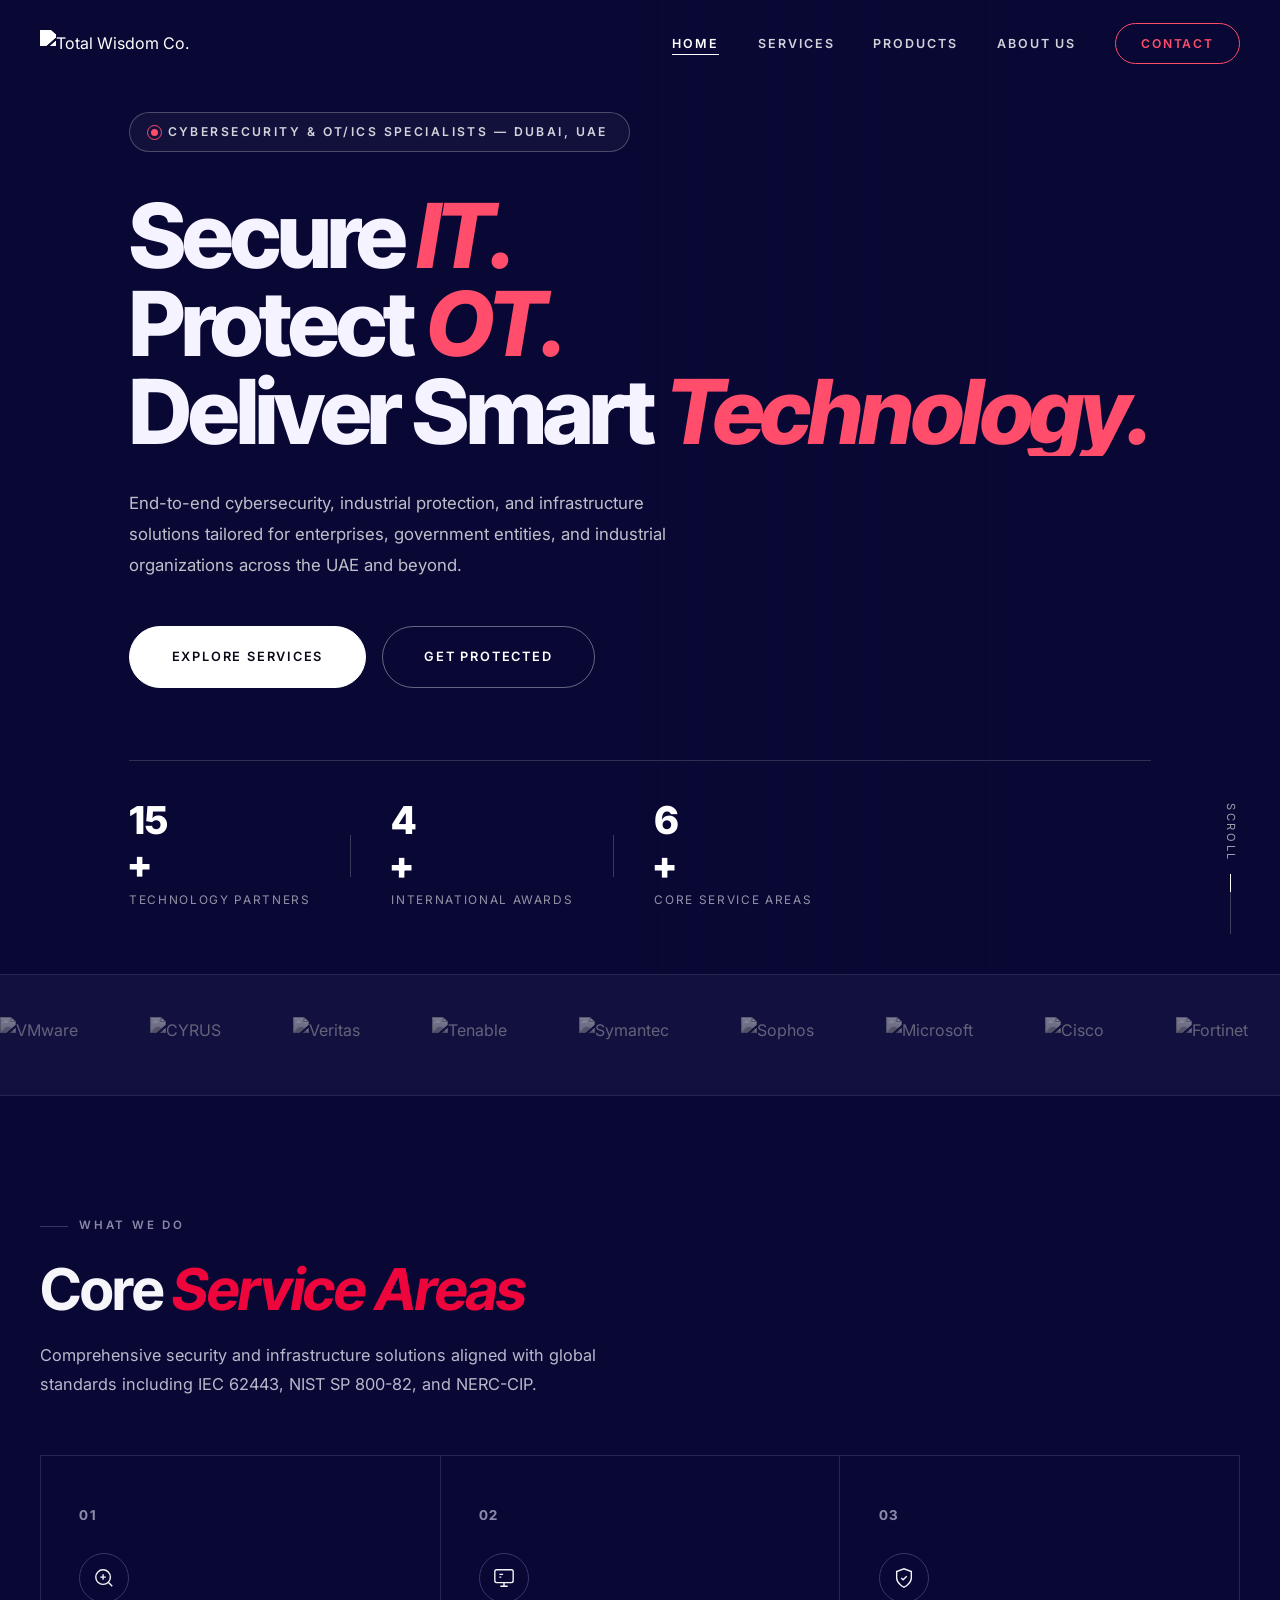
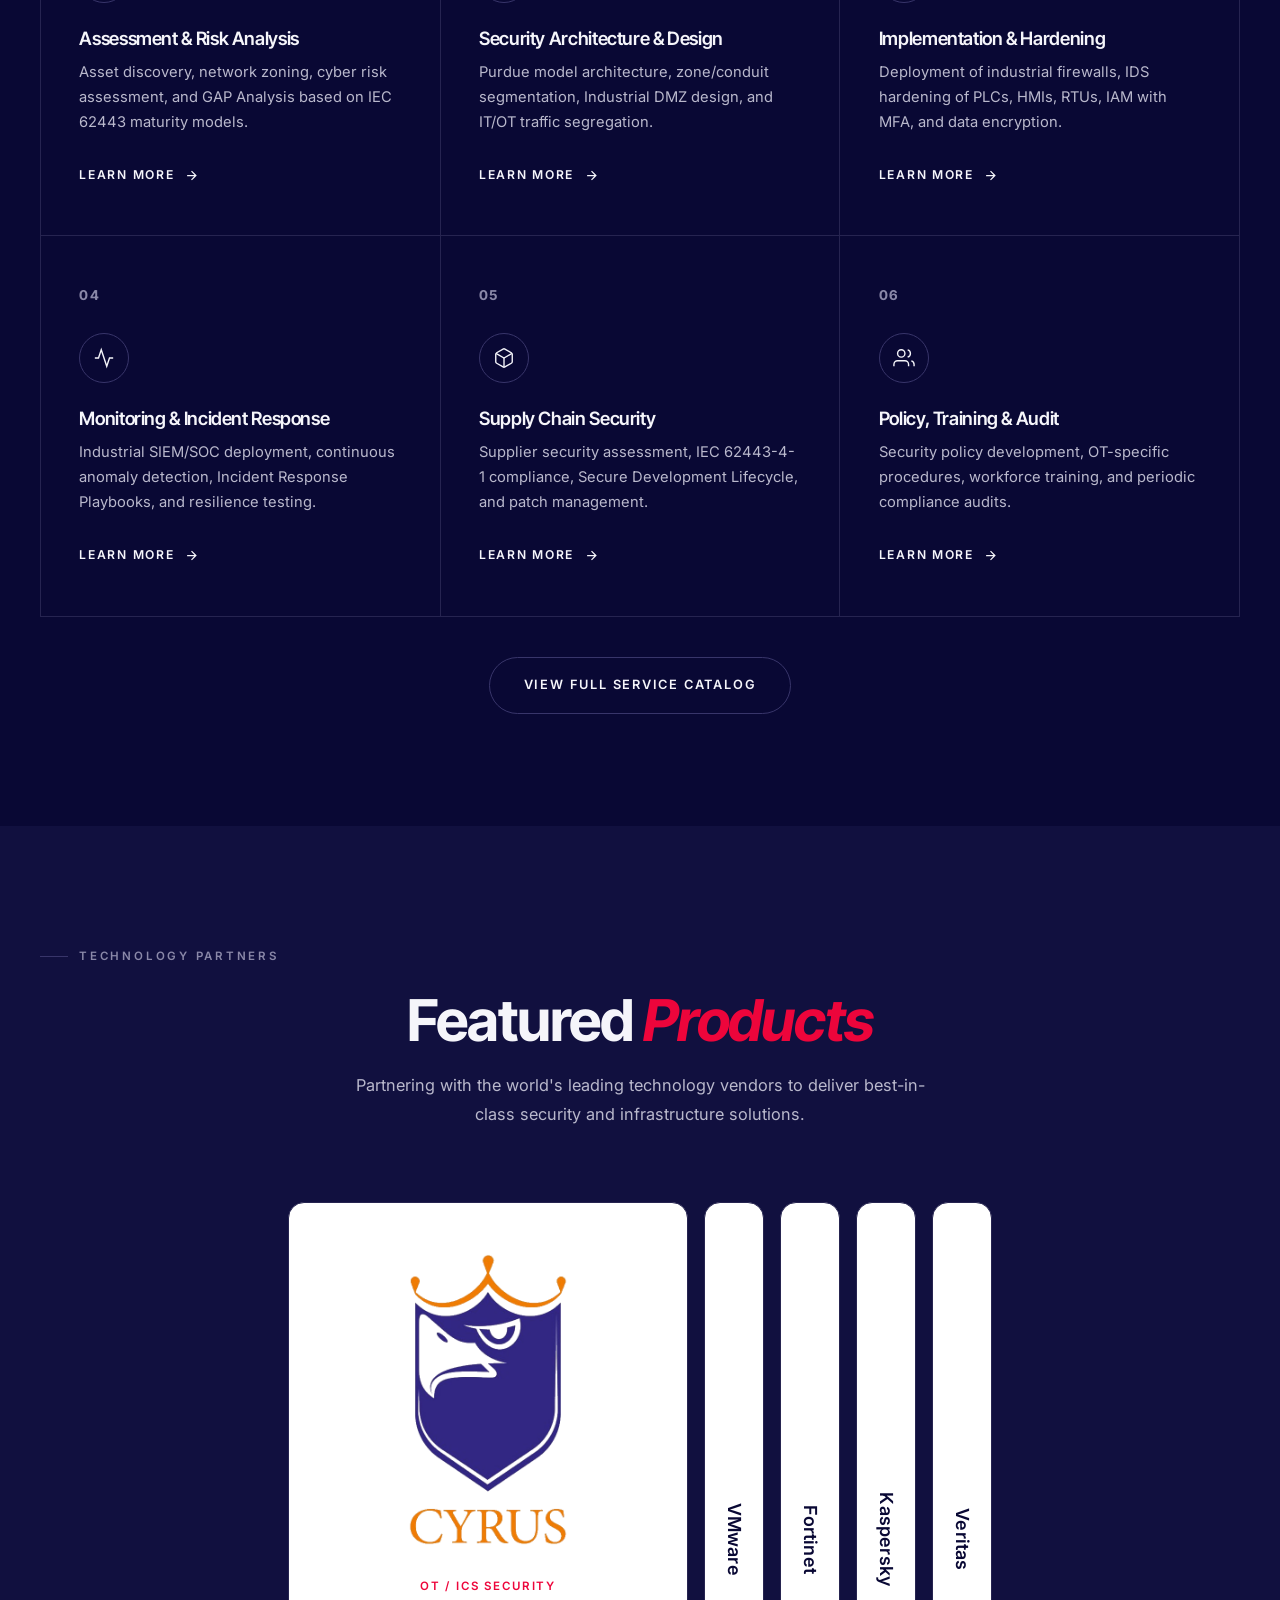
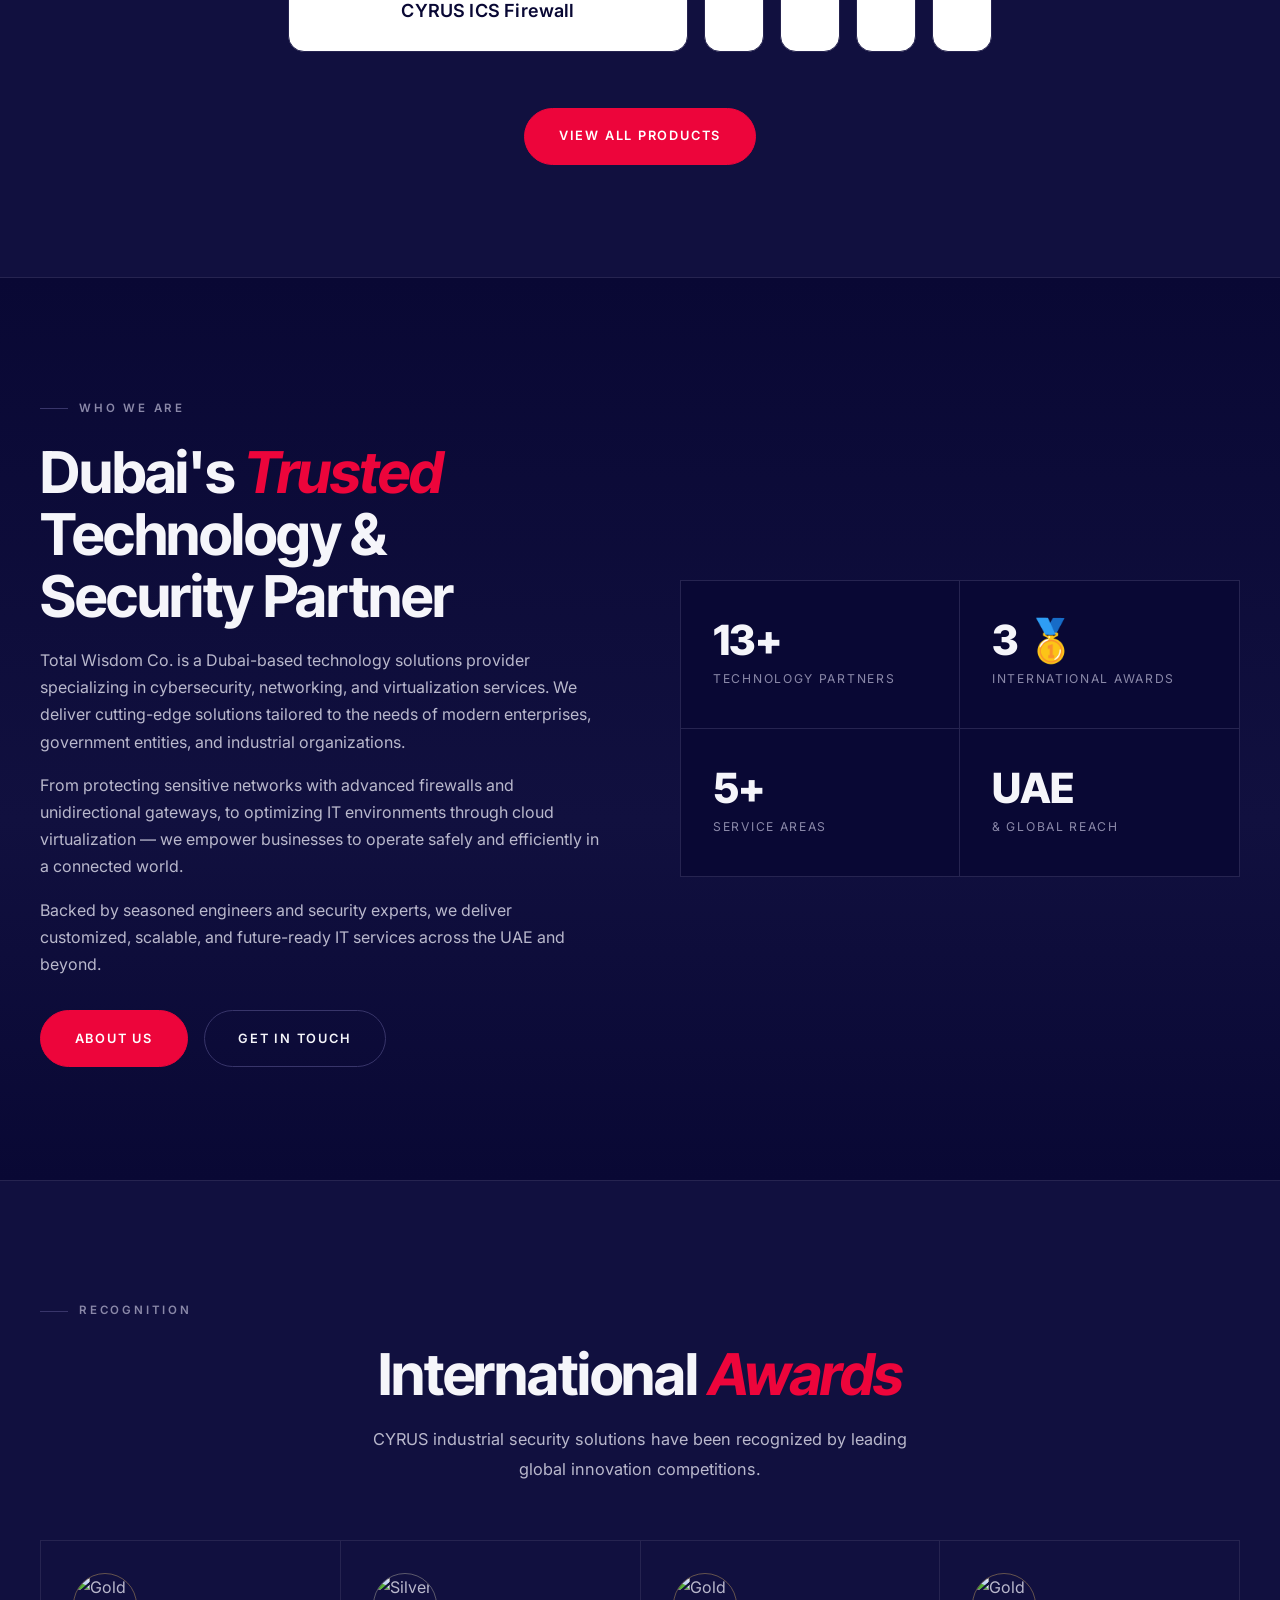
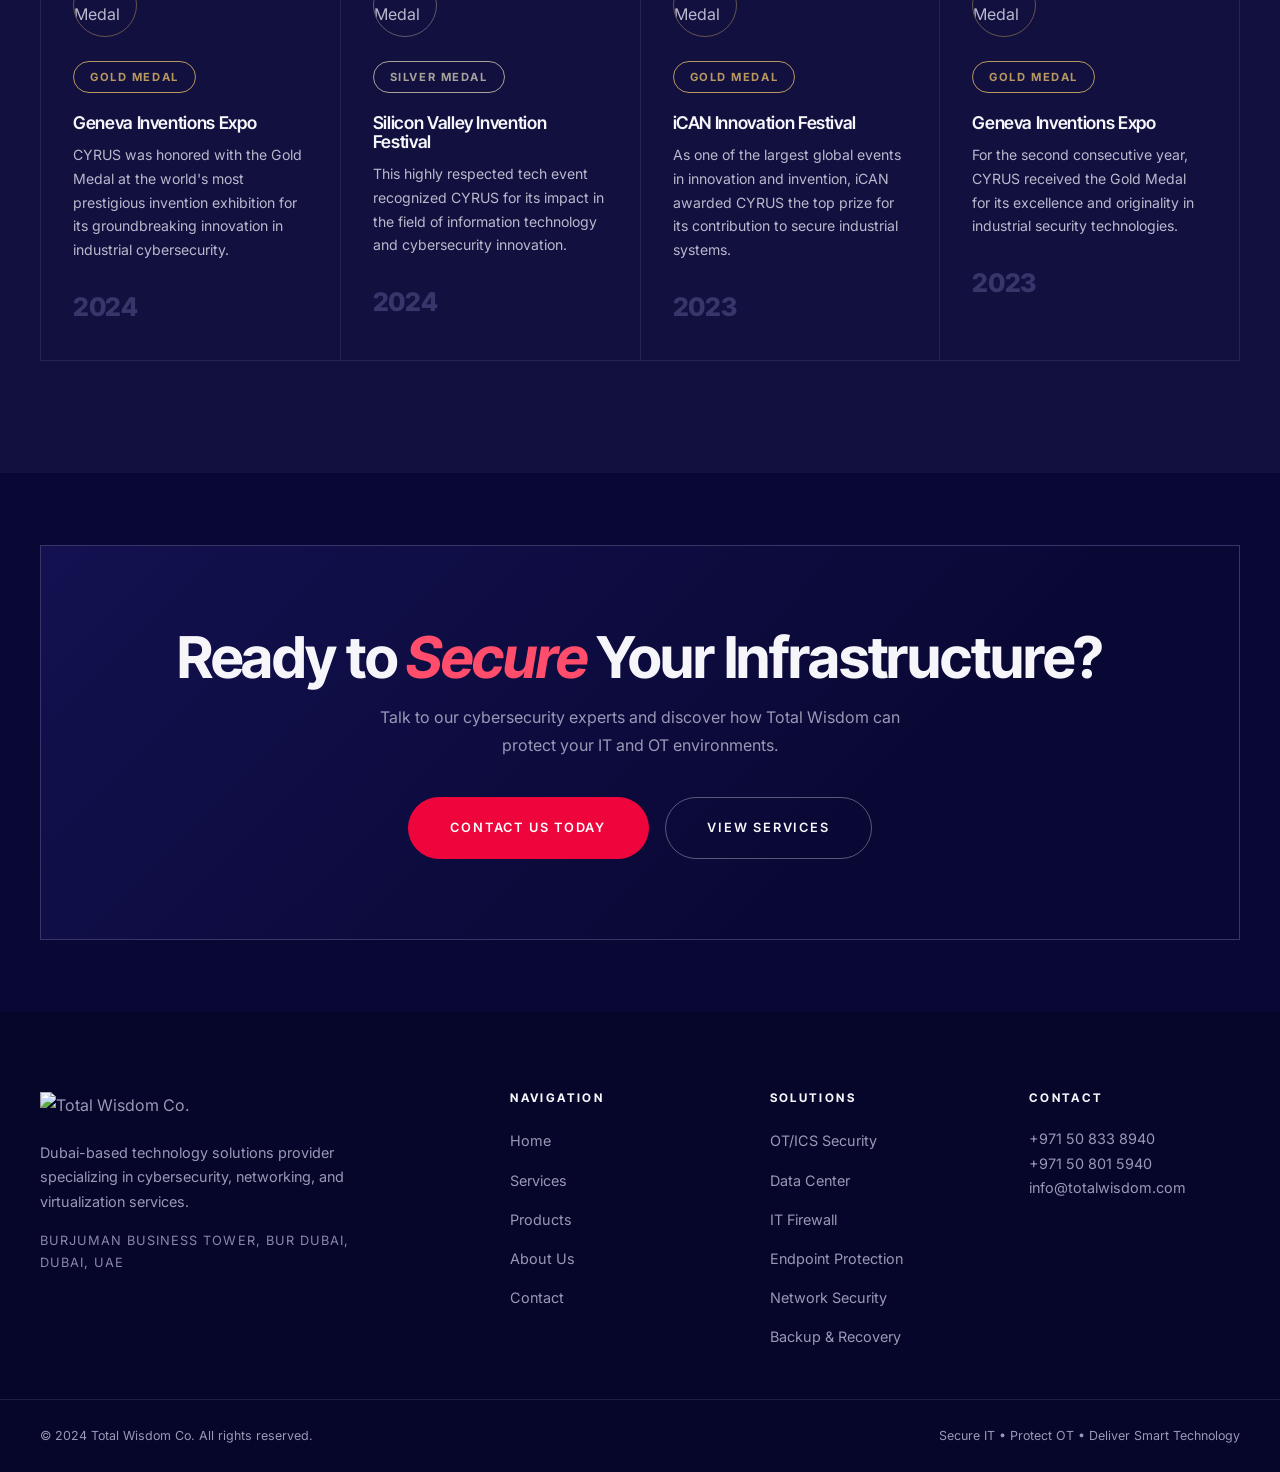
==== commit a0610d95: "Add files via upload" ====
--- a/index.html
+++ b/index.html
@@ -6,8 +6,9 @@
   <title>Total Wisdom Co. — Secure IT. Protect OT. Deliver Smart Technology.</title>
   <link rel="preconnect" href="https://fonts.googleapis.com" />
   <link rel="preconnect" href="https://fonts.gstatic.com" crossorigin />
-  <link href="https://fonts.googleapis.com/css2?family=Playfair+Display:ital,wght@0,400;0,500;0,600;0,700;0,800;1,400;1,500;1,600&family=Inter:wght@400;500;600;700;800&display=swap" rel="stylesheet" />
+  <link href="https://fonts.googleapis.com/css2?family=Inter+Tight:ital,wght@0,400;0,500;0,600;0,700;0,800;0,900;1,400;1,500;1,600;1,700;1,800&family=Inter:wght@400;500;600;700;800&display=swap" rel="stylesheet" />
   <link rel="stylesheet" href="style.css" />
+  <link rel="stylesheet" href="image-accordion.css" />
   <style>
     /* ── HOME-SPECIFIC ── */
     .home-about { background: linear-gradient(180deg, var(--bg-0) 0%, var(--bg-1) 60%, var(--bg-0) 100%); }
@@ -19,6 +20,70 @@
     @media(max-width:900px){ .fp-grid{ grid-template-columns:repeat(2,1fr); } }
     @media(max-width:480px){ .fp-grid{ grid-template-columns:1fr; } }
     .view-all-wrap { text-align:center; margin-top: 2.5rem; }
+
+    /* ── HERO BACKGROUND VIDEO (right half) ── */
+    .home-hero.hero-shaded { background: #090834; }
+    .hero-video {
+      position: absolute; top: 0; right: 0; bottom: 0;
+      width: 50%; z-index: 0; overflow: hidden;
+      pointer-events: none; background: #090834;
+    }
+    .hero-video .hv {
+      position: absolute; inset: 0;
+      width: 100%; height: 100%; object-fit: cover; display: block;
+      opacity: 0; transition: opacity .6s linear;
+    }
+    .hero-video .hv.show { opacity: 1; }
+    /* Blend the video's left edge into the navy text column + soft vignette */
+    .hero-video::after {
+      content: ''; position: absolute; inset: 0; z-index: 1;
+      background:
+        linear-gradient(90deg, #090834 0%, rgba(9,8,52,.55) 24%, rgba(9,8,52,0) 58%),
+        linear-gradient(0deg, rgba(9,8,52,.45) 0%, rgba(9,8,52,0) 38%);
+    }
+    .hero-shaded .hero-grid { display: none; }
+
+    @media (max-width: 900px) {
+      /* Stack: video fills the hero behind the content with a stronger overlay */
+      .hero-video { width: 100%; }
+      .hero-video::after {
+        background: linear-gradient(180deg, rgba(9,8,52,.86) 0%, rgba(9,8,52,.74) 55%, rgba(9,8,52,.82) 100%);
+      }
+    }
+
+    /* Hero text recolored for the dark blue→purple plasma */
+    .hero-shaded .hero-badge {
+      color: rgba(255,255,255,.82); border-color: rgba(255,255,255,.24);
+      background: rgba(255,255,255,.04); backdrop-filter: blur(4px);
+    }
+    .hero-shaded .badge-pulse { background: #ff4d6b; }
+    .hero-shaded .badge-pulse::before { border-color: #ff4d6b; }
+    .hero-shaded .hero-title { color: #f5f3ff; }
+    .hero-shaded .hero-title .accent { color: #ff4d6b; }
+    .hero-shaded .hero-sub { color: rgba(255,255,255,.74); }
+    .hero-shaded .hero-stats { border-top-color: rgba(255,255,255,.16); }
+    .hero-shaded .stat-val, .hero-shaded .stat-suf { color: #ffffff; }
+    .hero-shaded .stat-lbl { color: rgba(255,255,255,.56); }
+    .hero-shaded .stat-div { background: rgba(255,255,255,.2); }
+    .hero-shaded .hero-scroll span { color: rgba(255,255,255,.6); }
+    .hero-shaded .scroll-bar { background: rgba(255,255,255,.22); }
+    .hero-shaded .scroll-bar::after { background: #ffffff; }
+
+    /* Buttons over the dark hero */
+    .hero-shaded .btn-primary { background: #ffffff; color: #0a0a1a; border-color: #ffffff; }
+    .hero-shaded .btn-primary:hover { background: transparent; color: #ffffff; border-color: rgba(255,255,255,.6); }
+    .hero-shaded .btn-ghost { color: #ffffff; border-color: rgba(255,255,255,.38); }
+    .hero-shaded .btn-ghost:hover { background: #ffffff; color: #0a0a1a; border-color: #ffffff; }
+
+    /* Navbar sits over the dark hero while at the top (not yet scrolled) */
+    #navbar:not(.scrolled) .nav-logo img { filter: brightness(0) invert(1); }
+    #navbar:not(.scrolled) .nav-links a:not(.nav-cta) { color: rgba(255,255,255,.82); }
+    #navbar:not(.scrolled) .nav-links a:not(.nav-cta):hover,
+    #navbar:not(.scrolled) .nav-links a:not(.nav-cta).active { color: #ffffff; }
+    #navbar:not(.scrolled) .nav-links a:not(.nav-cta)::after { background: #ffffff; }
+    #navbar:not(.scrolled) .nav-cta { color: #ff4d6b !important; border-color: #ff4d6b; }
+    #navbar:not(.scrolled) .nav-cta:hover { background: #ff4d6b; color: #ffffff !important; }
+    #navbar:not(.scrolled) .nav-toggle span { background: #ffffff; }
   </style>
 </head>
 <body>
@@ -43,7 +108,11 @@
 </nav>
 
 <!-- ── HERO ── -->
-<section class="home-hero">
+<section class="home-hero hero-shaded">
+  <div class="hero-video" aria-hidden="true">
+    <video class="hv" src="assets/output.mp4" autoplay muted playsinline preload="auto"></video>
+    <video class="hv" src="assets/output.mp4" muted playsinline preload="auto"></video>
+  </div>
   <div class="hero-grid"></div>
   <div class="container">
     <div class="hero-badge">
@@ -69,7 +138,7 @@
       </div>
       <div class="stat-div"></div>
       <div class="stat">
-        <span class="stat-val" data-target="3">0</span><span class="stat-suf">+</span>
+        <span class="stat-val" data-target="4">0</span><span class="stat-suf">+</span>
         <span class="stat-lbl">International Awards</span>
       </div>
       <div class="stat-div"></div>
@@ -198,48 +267,7 @@
     <div class="section-tag reveal">Technology Partners</div>
     <h2 class="section-title centered reveal">Featured <span class="accent">Products</span></h2>
     <p class="section-sub centered reveal">Partnering with the world's leading technology vendors to deliver best-in-class security and infrastructure solutions.</p>
-    <div class="fp-grid">
-      <div class="prod-card reveal" data-cat="ot-ics">
-        <div class="prod-img">
-          <img src="https://totalwisdom.com/wp-content/uploads/2025/11/ICS-640x478.webp" alt="CYRUS ICS Firewall" loading="lazy" />
-          <div class="prod-img-overlay"></div>
-        </div>
-        <div class="prod-body">
-          <p class="prod-cat">OT/ICS Security</p>
-          <p class="prod-name">CYRUS ICS Firewall</p>
-        </div>
-      </div>
-      <div class="prod-card reveal d1" data-cat="datacenter">
-        <div class="prod-img">
-          <img src="https://totalwisdom.com/wp-content/uploads/2025/11/wm1-640x478.webp" alt="VMware" loading="lazy" />
-          <div class="prod-img-overlay"></div>
-        </div>
-        <div class="prod-body">
-          <p class="prod-cat">Data Center & Virtualization</p>
-          <p class="prod-name">VMware</p>
-        </div>
-      </div>
-      <div class="prod-card reveal d2" data-cat="firewall">
-        <div class="prod-img">
-          <img src="https://totalwisdom.com/wp-content/uploads/2025/08/Fortinet-640x478.webp" alt="Fortinet" loading="lazy" />
-          <div class="prod-img-overlay"></div>
-        </div>
-        <div class="prod-body">
-          <p class="prod-cat">IT Firewall & Email Protection</p>
-          <p class="prod-name">Fortinet</p>
-        </div>
-      </div>
-      <div class="prod-card reveal d3" data-cat="endpoint">
-        <div class="prod-img">
-          <img src="https://totalwisdom.com/wp-content/uploads/2025/08/kasper-1-640x478.webp" alt="Kaspersky" loading="lazy" />
-          <div class="prod-img-overlay"></div>
-        </div>
-        <div class="prod-body">
-          <p class="prod-cat">Endpoint & User Protection</p>
-          <p class="prod-name">Kaspersky</p>
-        </div>
-      </div>
-    </div>
+    <div id="fpAccordion" class="reveal" style="margin-top:3rem;"></div>
     <div class="view-all-wrap reveal">
       <a href="products.html" class="btn-primary">View All Products</a>
     </div>
@@ -268,7 +296,7 @@
             <div class="l">Technology Partners</div>
           </div>
           <div class="glow-stat">
-            <div class="n"><span data-target="3">0</span> 🥇</div>
+            <div class="n"><span data-target="4">0</span> 🥇</div>
             <div class="l">International Awards</div>
           </div>
           <div class="glow-stat">
@@ -297,27 +325,36 @@
           <img src="https://totalwisdom.com/wp-content/uploads/2025/11/goldmedal.webp" alt="Gold Medal" />
         </div>
         <div class="award-badge gold-badge">Gold Medal</div>
-        <h3>Geneva International Exhibition of Inventions</h3>
-        <p>Recognized as a gold medal invention at the world's foremost platform for innovators and researchers.</p>
-        <span class="award-year">2023</span>
+        <h3>Geneva Inventions Expo</h3>
+        <p>CYRUS was honored with the Gold Medal at the world's most prestigious invention exhibition for its groundbreaking innovation in industrial cybersecurity.</p>
+        <span class="award-year">2024</span>
       </div>
       <div class="award-card reveal d1">
+        <div class="award-medal silver">
+          <img src="https://totalwisdom.com/wp-content/uploads/2025/11/silver.webp" alt="Silver Medal" />
+        </div>
+        <div class="award-badge silver-badge">Silver Medal</div>
+        <h3>Silicon Valley Invention Festival</h3>
+        <p>This highly respected tech event recognized CYRUS for its impact in the field of information technology and cybersecurity innovation.</p>
+        <span class="award-year">2024</span>
+      </div>
+      <div class="award-card reveal d2">
         <div class="award-medal gold">
           <img src="https://totalwisdom.com/wp-content/uploads/2025/11/goldmedal-1.webp" alt="Gold Medal" />
         </div>
         <div class="award-badge gold-badge">Gold Medal</div>
         <h3>iCAN Innovation Festival</h3>
-        <p>Gold medal winner at the International Invention, Innovation &amp; Technology Exhibition in Kuala Lumpur.</p>
-        <span class="award-year">2024</span>
-      </div>
-      <div class="award-card reveal d2">
-        <div class="award-medal silver">
-          <img src="https://totalwisdom.com/wp-content/uploads/2025/11/silver.webp" alt="Silver Medal" />
-        </div>
-        <div class="award-badge silver-badge">Silver Medal</div>
-        <h3>Silicon Valley International Invention Festival</h3>
-        <p>Silver medal recipient at the prestigious innovation competition in the heart of global tech innovation.</p>
-        <span class="award-year">2024</span>
+        <p>As one of the largest global events in innovation and invention, iCAN awarded CYRUS the top prize for its contribution to secure industrial systems.</p>
+        <span class="award-year">2023</span>
+      </div>
+      <div class="award-card reveal d3">
+        <div class="award-medal gold">
+          <img src="https://totalwisdom.com/wp-content/uploads/2025/11/goldmedal.webp" alt="Gold Medal" />
+        </div>
+        <div class="award-badge gold-badge">Gold Medal</div>
+        <h3>Geneva Inventions Expo</h3>
+        <p>For the second consecutive year, CYRUS received the Gold Medal for its excellence and originality in industrial security technologies.</p>
+        <span class="award-year">2023</span>
       </div>
     </div>
   </div>
@@ -388,5 +425,78 @@
 </footer>
 
 <script src="script.js"></script>
+<script src="image-accordion.js"></script>
+<script>
+  /* Seamless hero video loop — crossfade two stacked copies at the seam
+     so the loop has a zero-second, gapless transition (no visible jump). */
+  (function () {
+    var wrap = document.querySelector('.hero-video');
+    if (!wrap) return;
+    var vids = wrap.querySelectorAll('video.hv');
+    if (vids.length < 2) return;
+
+    var FADE = 0.7;            // seconds of overlap (>= CSS transition)
+    var cur = vids[0], nxt = vids[1];
+    var armed = false;
+
+    cur.classList.add('show');
+    cur.play().catch(function () {});
+
+    function tick() {
+      if (!cur.duration) return;
+      if (!armed && cur.currentTime >= cur.duration - FADE) {
+        armed = true;
+        nxt.currentTime = 0;
+        nxt.play().catch(function () {});
+        nxt.classList.add('show');   // fade the next copy in
+        cur.classList.remove('show'); // fade the current copy out
+      }
+    }
+    function swap() {
+      cur.pause();
+      var t = cur; cur = nxt; nxt = t; // roles flip; next loop re-arms
+      armed = false;
+    }
+    vids.forEach(function (v) {
+      v.addEventListener('timeupdate', tick);
+      v.addEventListener('ended', swap);
+    });
+  })();
+</script>
+<script>
+  /* Featured Products — interactive image accordion (logo mode). */
+  initImageAccordion(document.getElementById('fpAccordion'), [
+    {
+      title: 'CYRUS ICS Firewall',
+      subtitle: 'OT / ICS Security',
+      imageUrl: 'assets/cyrus-logo.png',
+      href: 'products.html'
+    },
+    {
+      title: 'VMware',
+      subtitle: 'Data Center & Virtualization',
+      imageUrl: 'assets/VMware-Logo.png',
+      href: 'products.html'
+    },
+    {
+      title: 'Fortinet',
+      subtitle: 'IT Firewall & Email',
+      imageUrl: 'assets/Fortinet_logo.svg',
+      href: 'products.html'
+    },
+    {
+      title: 'Kaspersky',
+      subtitle: 'Endpoint Protection',
+      imageUrl: 'assets/kaspersky-logo.jpg',
+      href: 'products.html'
+    },
+    {
+      title: 'Veritas',
+      subtitle: 'Backup & Recovery',
+      imageUrl: 'assets/Veritas-Logo.jpg',
+      href: 'products.html'
+    }
+  ], { defaultActive: 0, logoMode: true });
+</script>
 </body>
 </html>
--- a/style.css
+++ b/style.css
@@ -1,210 +1,201 @@
 /* ══════════════════════════════════════════════
-   TOTAL WISDOM CO. — GLOBAL DESIGN SYSTEM
-   Warm Daylight-Inspired Theme
+   TOTAL WISDOM CO. — VER2
+   "Studio" theme — inspired by ratko-03f3f3.webflow.io
+   Monochrome paper/ink palette, Inter Tight display type,
+   hairline grids, numbered cards, pill buttons.
    ══════════════════════════════════════════════ */
 
-/* ─── DESIGN TOKENS ─── */
 :root {
-  --bg-0:        #0f1f1a;
-  --bg-1:        #15281f;
-  --bg-2:        #1b3326;
-  --bg-dark:     #0a1510;
-  --bg-dark-2:   #060c09;
-  --bg-card:     #182d23;
-  --accent:      #d4b483;
-  --accent-dim:  rgba(212, 180, 131, 0.10);
-  --accent-glow: rgba(212, 180, 131, 0.28);
-  --blue:        rgba(212, 180, 131, 0.16);
-  --purple:      rgba(143, 163, 154, 0.14);
-  --gold:        #e0c08a;
-  --silver:      #9fb3a8;
-  --text-1:      #f0ece1;
-  --text-2:      #8fa39a;
-  --text-3:      #5d7468;
-  --text-on-dark:       #f0ece1;
-  --text-on-dark-muted: #8fa39a;
-  --border:      rgba(212, 180, 131, 0.16);
-  --border-h:    rgba(212, 180, 131, 0.45);
-  --radius:      28px;
-  --radius-sm:   16px;
-  --radius-pill: 999px;
-  --shadow-sm:   0 6px 24px rgba(0, 0, 0, 0.35);
-  --shadow-md:   0 24px 60px rgba(0, 0, 0, 0.5), 0 0 30px rgba(212, 180, 131, 0.10);
-  --trans:       all 0.32s cubic-bezier(0.4, 0, 0.2, 1);
-  --nav-h:       80px;
-  --font-serif:  'Playfair Display', serif;
-  --font-sans:   'Inter', sans-serif;
-
-  /* aliases for legacy var names used across pages */
+  /* ── Core palette ── */
+  --bg:          #090834;
+  --bg-soft:     #11103f;
+  --bg-dark:     #06052a;
+  --bg-dark-2:   #0d0b3d;
+  --card:        #14123f;
+
+  --ink:         #f5f5fa;
+  --ink-soft:    #b9b8cc;
+  --muted:       #8a88a8;
+  --on-dark:     #f5f5fa;
+  --on-dark-muted: #9a98b5;
+
+  --line:        #262450;
+  --line-strong: #38356a;
+
+  /* ── Aliases for existing markup ── */
+  --bg-0:        var(--bg);
+  --bg-1:        var(--bg-soft);
+  --bg-2:        var(--bg-soft);
+  --bg-card:     var(--card);
+  --text-1:      var(--ink);
+  --text-2:      var(--ink-soft);
+  --text-3:      var(--muted);
+  --text-on-dark:       var(--on-dark);
+  --text-on-dark-muted: var(--on-dark-muted);
+  --border:      var(--line);
+  --border-h:    var(--ink);
+  --accent:      #ed053b;
+  --accent-dim:  rgba(237,5,59,.12);
+  --accent-glow: rgba(237,5,59,.24);
   --cyan:        var(--accent);
   --cyan-dim:    var(--accent-dim);
   --cyan-glow:   var(--accent-glow);
-}
-
-/* ─── RESET ─── */
-*, *::before, *::after { box-sizing: border-box; margin: 0; padding: 0; }
-html { scroll-behavior: smooth; font-size: 16px; }
+  --blue:        rgba(20,18,16,.04);
+  --purple:      rgba(20,18,16,.04);
+  --gold:        #b9985f;
+  --silver:      #a8a39a;
+
+  /* ── Shape & motion ── */
+  --radius:      0px;
+  --radius-sm:   50%;
+  --radius-pill: 100px;
+  --shadow-sm:   none;
+  --shadow-md:   none;
+  --trans:       all .35s cubic-bezier(.165,.84,.44,1);
+  --nav-h:       86px;
+  --container:   1360px;
+
+  /* ── Type ── */
+  --font-serif:  'Inter Tight', sans-serif;
+  --font-sans:   'Inter', sans-serif;
+}
+
+/* ════════════════════════════════════════════
+   RESET & BASE
+════════════════════════════════════════════ */
+* { margin: 0; padding: 0; box-sizing: border-box; }
+html { scroll-behavior: smooth; }
 body {
   font-family: var(--font-sans);
-  background: var(--bg-0);
-  color: var(--text-2);
+  background: var(--bg);
+  color: var(--ink-soft);
+  font-size: 16px;
+  line-height: 1.7;
+  -webkit-font-smoothing: antialiased;
   overflow-x: hidden;
-  line-height: 1.7;
-  min-height: 100vh;
-}
-a  { text-decoration: none; color: inherit; }
+}
+img { display: block; max-width: 100%; }
+a { color: inherit; text-decoration: none; }
 ul { list-style: none; }
-img, svg { display: block; max-width: 100%; }
-button { cursor: pointer; font-family: inherit; }
-
-/* ─── TYPOGRAPHY ─── */
-h1,h2 { color: var(--text-1); font-family: var(--font-serif); line-height: 1.12; letter-spacing: -0.02em; font-weight: 600; }
-h3,h4,h5 { color: var(--text-1); font-family: var(--font-sans); line-height: 1.3; letter-spacing: -0.01em; }
-h1 { font-size: clamp(2.4rem, 6vw, 5rem); }
-h2 { font-size: clamp(1.8rem, 4vw, 2.9rem); }
-h3 { font-size: 1.1rem; font-weight: 700; }
-h4 { font-size: 0.9rem; font-weight: 700; }
-p  { font-size: 0.97rem; line-height: 1.78; }
-.accent { color: var(--accent); font-family: var(--font-serif); font-style: italic; }
-
-/* ─── LAYOUT ─── */
-.container { max-width: 1200px; margin: 0 auto; padding: 0 2rem; }
-.section    { padding: 100px 0; position: relative; }
-.section-sm { padding: 70px 0;  position: relative; }
-
-/* ─── SECTION LABELS ─── */
+.container { max-width: var(--container); margin: 0 auto; padding: 0 2.5rem; }
+@media(max-width:768px){ .container{ padding: 0 1.5rem; } }
+
+h1, h2, h3, h4, h5 {
+  font-family: var(--font-serif);
+  font-weight: 700;
+  letter-spacing: -.02em;
+  line-height: 1.08;
+  color: var(--ink);
+}
+h1 { font-size: clamp(2.8rem, 7vw, 6rem); letter-spacing: -.04em; line-height: .98; font-weight: 800; }
+h2 { font-size: clamp(2.1rem, 4.5vw, 3.6rem); }
+h3 { font-size: 1.3rem; font-weight: 600; }
+h4 { font-size: 1.05rem; font-weight: 600; letter-spacing: -.01em; }
+p  { color: var(--ink-soft); }
+
+.accent { font-style: italic; font-weight: inherit; color: var(--accent); }
+
+/* ════════════════════════════════════════════
+   SECTIONS
+════════════════════════════════════════════ */
+.section    { padding: 7rem 0; }
+.section-sm { padding: 4.5rem 0; }
+
 .section-tag {
-  display: inline-flex; align-items: center; gap: 10px;
-  font-size: 0.72rem; font-family: var(--font-sans); font-weight: 700;
-  letter-spacing: 0.18em; text-transform: uppercase; color: var(--accent);
-  margin-bottom: 1.1rem;
-}
-.section-tag::before {
-  content: ''; width: 28px; height: 1.5px;
-  background: var(--accent);
-}
-.section-title           { margin-bottom: 1rem; }
-.section-title.centered  { text-align: center; }
-.section-sub             { max-width: 600px; margin-bottom: 3.5rem; }
-.section-sub.centered    { text-align: center; margin-inline: auto; }
-
+  display: inline-flex; align-items: center; gap: .7rem;
+  font-size: .72rem; font-weight: 600; letter-spacing: .24em;
+  text-transform: uppercase; color: var(--muted);
+  margin-bottom: 1.4rem;
+}
+.section-tag::before { content: ''; display: block; width: 28px; height: 1px; background: var(--line-strong); }
+.section-title { margin-bottom: 1.25rem; }
+.section-title.centered { text-align: center; }
+.section-sub {
+  max-width: 580px; font-size: 1.02rem; line-height: 1.8;
+  margin-bottom: 3.5rem;
+}
+.section-sub.centered { margin-left: auto; margin-right: auto; text-align: center; }
+
+/* ════════════════════════════════════════════
+   BUTTONS
+════════════════════════════════════════════ */
+.btn-primary, .btn-ghost {
+  display: inline-flex; align-items: center; justify-content: center; gap: .6rem;
+  font-family: var(--font-sans); font-size: .8rem; font-weight: 600;
+  letter-spacing: .14em; text-transform: uppercase;
+  padding: 1.05rem 2.1rem; border-radius: var(--radius-pill);
+  border: 1px solid var(--ink); white-space: nowrap;
+  transition: var(--trans); cursor: pointer;
+}
+.btn-primary {
+  background: var(--accent); color: #fff; border-color: var(--accent);
+}
+.btn-primary:hover { background: transparent; color: var(--accent); border-color: var(--accent); }
+.btn-ghost {
+  background: transparent; color: var(--ink); border-color: var(--line-strong);
+}
+.btn-ghost:hover { background: var(--ink); color: var(--bg); border-color: var(--ink); }
+.btn-primary.lg, .btn-ghost.lg { padding: 1.2rem 2.6rem; }
+.btn-primary.full, .btn-ghost.full { width: 100%; }
 
 /* ════════════════════════════════════════════
    NAVIGATION
 ════════════════════════════════════════════ */
 #navbar {
-  position: fixed; top: 0; left: 0; right: 0; z-index: 1000;
-  padding: 1.1rem 0;
+  position: fixed; top: 0; left: 0; right: 0; z-index: 100;
+  height: var(--nav-h); display: flex; align-items: center;
+  background: transparent; border-bottom: 1px solid transparent;
   transition: var(--trans);
 }
 #navbar.scrolled {
-  background: rgba(10, 21, 16, 0.85);
-  backdrop-filter: blur(24px) saturate(180%);
-  border-bottom: 1px solid var(--border);
-  padding: 0.75rem 0;
-  box-shadow: var(--shadow-sm);
+  background: rgba(9, 8, 52, .92); backdrop-filter: blur(10px);
+  border-bottom: 1px solid var(--line);
 }
 .nav-inner {
-  max-width: 1200px; margin: 0 auto; padding: 0 2rem;
-  display: flex; align-items: center; justify-content: space-between; gap: 2rem;
-}
-.nav-logo { display: flex; align-items: center; flex-shrink: 0; }
-.nav-logo img { height: 40px; width: auto; object-fit: contain; }
-.nav-links {
-  display: flex; align-items: center; gap: 0.25rem;
-}
-.nav-links a {
-  font-size: 0.86rem; font-family: var(--font-sans); font-weight: 600;
-  letter-spacing: 0.01em; color: var(--text-2);
-  padding: 0.55rem 1.1rem; border-radius: var(--radius-pill);
-  transition: var(--trans); white-space: nowrap;
-}
-.nav-links a:hover, .nav-links a.active {
-  color: var(--text-1); background: var(--bg-1);
-}
+  width: 100%; display: flex; align-items: center; justify-content: space-between;
+  max-width: var(--container); margin: 0 auto; padding: 0 2.5rem;
+}
+.nav-logo img { height: 26px; width: auto; filter: none; }
+.nav-links { display: flex; align-items: center; gap: 2.4rem; }
+.nav-links a:not(.nav-cta) {
+  font-size: .78rem; font-weight: 600; letter-spacing: .16em; text-transform: uppercase;
+  color: var(--ink-soft); position: relative; padding-bottom: 4px;
+  transition: var(--trans);
+}
+.nav-links a:not(.nav-cta)::after {
+  content: ''; position: absolute; left: 0; bottom: 0; width: 0; height: 1px;
+  background: var(--ink); transition: var(--trans);
+}
+.nav-links a:not(.nav-cta):hover,
+.nav-links a:not(.nav-cta).active { color: var(--ink); }
+.nav-links a:not(.nav-cta):hover::after,
+.nav-links a:not(.nav-cta).active::after { width: 100%; }
 .nav-cta {
-  background: var(--accent) !important;
-  border: 1px solid var(--accent) !important;
-  color: var(--bg-0) !important;
-  margin-left: 0.5rem;
-}
-.nav-cta:hover {
-  background: var(--text-1) !important;
-  border-color: var(--text-1) !important;
-  color: var(--bg-0) !important;
-}
+  font-size: .76rem; font-weight: 600; letter-spacing: .14em; text-transform: uppercase;
+  padding: .75rem 1.6rem; border: 1px solid var(--accent); border-radius: var(--radius-pill);
+  color: var(--accent) !important; transition: var(--trans);
+}
+.nav-cta:hover { background: var(--accent); color: #fff !important; }
+
 .nav-toggle {
-  display: none; flex-direction: column; gap: 5px;
-  background: none; border: none; padding: 4px; flex-shrink: 0;
-}
-.nav-toggle span {
-  display: block; width: 24px; height: 2px;
-  background: var(--text-1); border-radius: 2px; transition: var(--trans);
-}
-
-
-/* ════════════════════════════════════════════
-   BUTTONS
-════════════════════════════════════════════ */
-.btn-primary {
-  display: inline-flex; align-items: center; gap: 8px;
-  background: var(--accent);
-  color: var(--bg-0); font-family: var(--font-sans); font-size: 0.9rem;
-  font-weight: 700; letter-spacing: 0.01em;
-  padding: 0.95rem 2.2rem; border-radius: var(--radius-pill);
-  border: 1px solid var(--accent); transition: var(--trans);
-  box-shadow: var(--shadow-sm);
-}
-.btn-primary:hover {
-  transform: translateY(-2px);
-  background: #e8d4ab; border-color: #e8d4ab;
-  box-shadow: var(--shadow-md);
-}
-.btn-primary.lg { padding: 1.1rem 2.6rem; font-size: 0.95rem; }
-.btn-primary.full { width: 100%; justify-content: center; }
-
-.btn-ghost {
-  display: inline-flex; align-items: center; gap: 8px;
-  background: transparent; color: var(--text-1);
-  font-family: var(--font-sans); font-size: 0.9rem;
-  font-weight: 700; letter-spacing: 0.01em;
-  padding: 0.95rem 2.2rem; border-radius: var(--radius-pill);
-  border: 1px solid var(--border-h); transition: var(--trans);
-}
-.btn-ghost:hover {
-  border-color: var(--text-1); color: var(--text-1);
-  background: var(--bg-1);
-}
-.btn-ghost.lg { padding: 1.1rem 2.6rem; font-size: 0.95rem; }
-
-
-/* ════════════════════════════════════════════
-   PAGE HERO (inner pages)
-════════════════════════════════════════════ */
-.page-hero {
-  padding: calc(var(--nav-h) + 80px) 0 80px;
-  background: var(--bg-0);
-  position: relative; overflow: hidden;
-}
-.page-hero::after {
-  content: '';
-  position: absolute; top: -20%; right: -10%;
-  width: 50%; height: 70%;
-  background: radial-gradient(ellipse at center, var(--blue) 0%, transparent 70%);
-  opacity: 0.5; filter: blur(60px);
-  z-index: 0; pointer-events: none;
-}
-.page-hero .container { position: relative; z-index: 1; }
-.page-hero h1 { margin-bottom: 1rem; }
-.page-hero p  { max-width: 600px; font-size: 1.05rem; }
-.hero-breadcrumb {
-  display: flex; align-items: center; gap: 0.5rem;
-  font-size: 0.78rem; color: var(--text-3); margin-bottom: 1.5rem;
-  font-family: var(--font-sans); font-weight: 600; letter-spacing: 0.06em;
-}
-.hero-breadcrumb a { color: var(--accent); }
-.hero-breadcrumb span { color: var(--text-3); }
-
+  display: none; flex-direction: column; gap: 5px; width: 26px;
+  background: none; border: none; cursor: pointer; padding: 0;
+}
+.nav-toggle span { display: block; width: 100%; height: 1px; background: var(--ink); transition: var(--trans); }
+
+@media(max-width:880px){
+  .nav-toggle { display: flex; }
+  .nav-links {
+    position: fixed; top: var(--nav-h); left: 0; right: 0; bottom: 0;
+    flex-direction: column; justify-content: flex-start; align-items: flex-start;
+    gap: 1.8rem; padding: 3rem 2.5rem; background: var(--bg);
+    border-top: 1px solid var(--line);
+    transform: translateY(-12px); opacity: 0; visibility: hidden;
+    transition: var(--trans);
+  }
+  .nav-links.open { transform: translateY(0); opacity: 1; visibility: visible; }
+  .nav-links a:not(.nav-cta) { font-size: 1rem; }
+}
 
 /* ════════════════════════════════════════════
    HERO (Home)
@@ -212,527 +203,465 @@
 .home-hero {
   position: relative; min-height: 100vh;
   display: flex; align-items: center; overflow: hidden;
-  background: var(--bg-0);
+  background: var(--bg);
 }
 #particleCanvas { display: none; }
 .hero-grid {
-  position: absolute; top: -15%; right: -15%;
-  width: 60%; height: 80%;
-  background:
-    radial-gradient(ellipse 60% 60% at 70% 30%, var(--blue) 0%, transparent 65%),
-    radial-gradient(ellipse 50% 50% at 40% 70%, var(--purple) 0%, transparent 65%);
-  opacity: 0.55; filter: blur(70px);
-  z-index: 0; pointer-events: none;
-}
-.home-hero .container { position: relative; z-index: 2; padding-top: 6rem; padding-bottom: 4rem; }
+  position: absolute; inset: 0; pointer-events: none; z-index: 0;
+  background-image:
+    linear-gradient(var(--line) 1px, transparent 1px),
+    linear-gradient(90deg, var(--line) 1px, transparent 1px);
+  background-size: 80px 80px;
+  -webkit-mask-image: radial-gradient(ellipse 70% 60% at 75% 30%, #000 0%, transparent 70%);
+          mask-image: radial-gradient(ellipse 70% 60% at 75% 30%, #000 0%, transparent 70%);
+  opacity: .6;
+}
+.home-hero .container { position: relative; z-index: 2; padding-top: 7rem; padding-bottom: 4rem; }
 
 .hero-badge {
   display: inline-flex; align-items: center; gap: 10px;
-  font-size: 0.78rem; font-family: var(--font-sans); font-weight: 600;
-  letter-spacing: 0.06em; color: var(--text-1);
-  background: var(--bg-card); border: 1px solid var(--border);
-  padding: 0.55rem 1.2rem; border-radius: var(--radius-pill); margin-bottom: 2rem;
-  box-shadow: var(--shadow-sm);
-  animation: fadeUp 0.8s ease both;
+  font-size: .76rem; font-family: var(--font-sans); font-weight: 600;
+  letter-spacing: .2em; text-transform: uppercase; color: var(--ink-soft);
+  border: 1px solid var(--line-strong); border-radius: var(--radius-pill);
+  padding: .55rem 1.3rem; margin-bottom: 2.5rem;
+  animation: fadeUp .8s ease both;
 }
 .badge-pulse {
-  width: 7px; height: 7px; border-radius: 50%;
-  background: var(--accent);
-  animation: blink 2s ease-in-out infinite;
-}
-@keyframes blink { 0%,100%{opacity:1;transform:scale(1)} 50%{opacity:.4;transform:scale(.6)} }
-
-.hero-title { display: flex; flex-direction: column; gap: .05em; margin-bottom: 1.5rem; }
-.line-up {
-  display: block; opacity: 0; transform: translateY(28px);
-  animation: fadeUp 0.85s cubic-bezier(.16,1,.3,1) both;
-}
-.line-up.d1 { animation-delay: .1s; }
-.line-up.d2 { animation-delay: .2s; }
-.line-up.d3 { animation-delay: .3s; }
-@keyframes fadeUp { to { opacity:1; transform:translateY(0); } }
+  width: 7px; height: 7px; border-radius: 50%; background: var(--accent);
+  position: relative; flex-shrink: 0;
+}
+.badge-pulse::before {
+  content: ''; position: absolute; inset: -4px; border: 1px solid var(--accent);
+  border-radius: 50%; animation: pulseRing 2.4s ease-out infinite;
+}
+@keyframes pulseRing { 0%{ transform: scale(.6); opacity: 1; } 100%{ transform: scale(1.8); opacity: 0; } }
+
+.hero-title { margin-bottom: 2rem; }
+.hero-title .line-up {
+  display: block; overflow: hidden;
+}
+.hero-title .line-up { animation: fadeUp .9s cubic-bezier(.16,1,.3,1) both; }
+.hero-title .line-up.d1 { animation-delay: .12s; }
+.hero-title .line-up.d2 { animation-delay: .24s; }
 
 .hero-sub {
-  max-width: 540px; font-size: 1.1rem; color: var(--text-2);
-  margin-bottom: 2.5rem; animation: fadeUp .9s .4s ease both;
-}
-.hero-actions {
-  display: flex; gap: 1rem; flex-wrap: wrap;
-  margin-bottom: 4.5rem; animation: fadeUp .9s .5s ease both;
-}
+  max-width: 540px; font-size: 1.05rem; line-height: 1.85; color: var(--ink-soft);
+  margin-bottom: 2.8rem; animation: fadeUp 1s ease .3s both;
+}
+.hero-actions { display: flex; gap: 1rem; flex-wrap: wrap; animation: fadeUp 1s ease .4s both; }
+
 .hero-stats {
-  display: flex; align-items: center; gap: 2.5rem; flex-wrap: wrap;
-  animation: fadeUp .9s .6s ease both;
-}
-.stat { text-align: center; }
-.stat-val {
-  font-family: var(--font-serif); font-size: 2.2rem; font-weight: 600;
-  color: var(--text-1);
-  line-height: 1;
-}
-.stat-suf { font-family: var(--font-serif); font-size: 1.7rem; color: var(--text-1); font-weight: 600; }
-.stat-lbl { display: block; font-size: .7rem; letter-spacing: .08em; color: var(--text-3); margin-top: 5px; text-transform: uppercase; font-weight: 600; }
-.stat-div { width: 1px; height: 44px; background: var(--border); }
+  display: flex; align-items: center; gap: 2.5rem; margin-top: 4.5rem;
+  padding-top: 2.5rem; border-top: 1px solid var(--line);
+  animation: fadeUp 1s ease .5s both;
+}
+.stat { display: flex; flex-direction: column; gap: .4rem; }
+.stat-val, .stat-suf {
+  font-family: var(--font-serif); font-weight: 800; font-size: 2.4rem;
+  letter-spacing: -.02em; color: var(--ink); line-height: 1;
+}
+.stat-suf { margin-left: -2px; }
+.stat-lbl { font-size: .74rem; letter-spacing: .14em; text-transform: uppercase; color: var(--muted); }
+.stat-div { width: 1px; height: 42px; background: var(--line-strong); }
 
 .hero-scroll {
-  position: absolute; bottom: 2.5rem; left: 50%; transform: translateX(-50%);
-  display: flex; flex-direction: column; align-items: center; gap: 10px;
-  z-index: 2; animation: fadeUp 1s 1s ease both;
-}
-.hero-scroll span { font-size: .68rem; letter-spacing: .2em; text-transform: uppercase; color: var(--text-3); font-weight: 600; }
-.scroll-bar { width: 1px; height: 48px; background: linear-gradient(to bottom, var(--text-3), transparent); animation: scrollAnim 2s ease-in-out infinite; }
-@keyframes scrollAnim { 0%,100%{opacity:.35;transform:scaleY(1)} 50%{opacity:1;transform:scaleY(1.12)} }
-
-
-/* ════════════════════════════════════════════
-   MARQUEE (partner logos strip)
+  position: absolute; right: 2.5rem; bottom: 2.5rem; z-index: 2;
+  display: flex; flex-direction: column; align-items: center; gap: .8rem;
+}
+.hero-scroll span {
+  font-size: .7rem; letter-spacing: .24em; text-transform: uppercase; color: var(--muted);
+  writing-mode: vertical-rl;
+}
+.scroll-bar { width: 1px; height: 60px; background: var(--line-strong); position: relative; overflow: hidden; }
+.scroll-bar::after {
+  content: ''; position: absolute; top: 0; left: 0; width: 100%; height: 30%;
+  background: var(--ink); animation: scrollDrop 2.2s ease-in-out infinite;
+}
+@keyframes scrollDrop { 0%{ transform: translateY(-100%); } 60%{ transform: translateY(220%); } 100%{ transform: translateY(220%); } }
+
+@media(max-width:768px){
+  .hero-stats { flex-wrap: wrap; gap: 1.6rem 2rem; }
+  .stat-div { display: none; }
+  .hero-scroll { display: none; }
+}
+
+/* ════════════════════════════════════════════
+   PAGE HERO (sub-pages)
+════════════════════════════════════════════ */
+.page-hero {
+  padding: calc(var(--nav-h) + 6rem) 0 4.5rem; background: var(--bg);
+  border-bottom: 1px solid var(--line);
+}
+.hero-breadcrumb {
+  display: flex; align-items: center; gap: .6rem; margin-bottom: 1.6rem;
+  font-size: .76rem; letter-spacing: .14em; text-transform: uppercase; color: var(--muted);
+}
+.hero-breadcrumb a { color: var(--ink-soft); transition: var(--trans); }
+.hero-breadcrumb a:hover { color: var(--ink); }
+.page-hero h1 { margin-bottom: 1.25rem; font-size: clamp(2.4rem, 5.5vw, 4.4rem); }
+.page-hero p  { max-width: 620px; font-size: 1.02rem; line-height: 1.85; }
+
+/* ════════════════════════════════════════════
+   MARQUEE (Partner logos)
 ════════════════════════════════════════════ */
 .marquee-section {
-  padding: 36px 0;
-  background: var(--bg-2);
-  border-top: 1px solid var(--border);
-  border-bottom: 1px solid var(--border);
-  overflow: hidden;
-}
-.marquee-track {
-  display: flex; gap: 3rem; animation: marquee 28s linear infinite;
-  width: max-content;
-}
-.marquee-track:hover { animation-play-state: paused; }
-@keyframes marquee { from{transform:translateX(0)} to{transform:translateX(-50%)} }
-.marquee-item {
+  background: var(--bg-soft); border-top: 1px solid var(--line); border-bottom: 1px solid var(--line);
+  padding: 2.6rem 0; overflow: hidden;
+}
+.marquee-track { display: flex; gap: 4.5rem; width: max-content; animation: marquee 38s linear infinite; }
+.marquee-item { display: flex; align-items: center; justify-content: center; height: 36px; flex-shrink: 0; }
+.marquee-item img {
+  height: 100%; width: auto; object-fit: contain;
+  filter: grayscale(1) contrast(.9); opacity: .5; transition: var(--trans);
+}
+.marquee-item:hover img { filter: grayscale(0); opacity: 1; }
+@keyframes marquee { from{ transform: translateX(0); } to{ transform: translateX(-50%); } }
+
+/* ════════════════════════════════════════════
+   SERVICE GRID (numbered "studio" cards)
+════════════════════════════════════════════ */
+.svc-grid { display: grid; grid-template-columns: repeat(3,1fr); border-top: 1px solid var(--line); border-left: 1px solid var(--line); }
+.svc-card {
+  padding: 3rem 2.4rem; border-right: 1px solid var(--line); border-bottom: 1px solid var(--line);
+  transition: var(--trans);
+}
+.svc-card:hover { background: var(--bg-soft); }
+.svc-num {
+  font-family: var(--font-serif); font-weight: 700; font-size: .85rem;
+  letter-spacing: .1em; color: var(--muted); margin-bottom: 1.6rem;
+}
+.svc-icon {
+  width: 50px; height: 50px; border-radius: 50%; border: 1px solid var(--line-strong);
+  display: flex; align-items: center; justify-content: center; color: var(--ink);
+  margin-bottom: 1.6rem; transition: var(--trans);
+}
+.svc-icon svg { width: 22px; height: 22px; }
+.svc-card:hover .svc-icon { background: var(--ink); color: var(--bg); border-color: var(--ink); }
+.svc-card h3 { margin-bottom: .7rem; font-size: 1.15rem; }
+.svc-card p  { font-size: .92rem; margin-bottom: 1.6rem; }
+.svc-link {
+  display: inline-flex; align-items: center; gap: .6rem;
+  font-size: .76rem; font-weight: 600; letter-spacing: .14em; text-transform: uppercase;
+  color: var(--ink); transition: var(--trans);
+}
+.svc-link svg { width: 15px; height: 15px; transition: var(--trans); }
+.svc-link:hover svg { transform: translateX(4px); }
+
+@media(max-width:900px){ .svc-grid{ grid-template-columns: repeat(2,1fr); } }
+@media(max-width:560px){ .svc-grid{ grid-template-columns: 1fr; } }
+
+/* ════════════════════════════════════════════
+   PRODUCTS / PORTFOLIO GRID
+════════════════════════════════════════════ */
+.filter-bar { display: flex; gap: .7rem; flex-wrap: wrap; margin-bottom: 3.5rem; }
+.filter-btn {
+  font-family: var(--font-sans); font-size: .76rem; font-weight: 600;
+  letter-spacing: .12em; text-transform: uppercase; color: var(--ink-soft);
+  background: transparent; border: 1px solid var(--line-strong); border-radius: var(--radius-pill);
+  padding: .65rem 1.4rem; cursor: pointer; transition: var(--trans);
+}
+.filter-btn:hover, .filter-btn.active { background: var(--ink); color: var(--bg); border-color: var(--ink); }
+
+.products-grid, .fp-grid { display: grid; grid-template-columns: repeat(3,1fr); gap: 2px; background: var(--line); }
+.fp-grid { grid-template-columns: repeat(4,1fr); }
+.prod-card { background: var(--bg); transition: var(--trans); cursor: pointer; }
+.prod-img {
+  width: 100%; aspect-ratio: 4/5; overflow: hidden; position: relative;
+  background: var(--bg-soft); display: flex; align-items: center; justify-content: center;
+}
+.prod-img img {
+  width: 100%; height: 100%; object-fit: cover;
+  filter: grayscale(1) contrast(.95); transition: transform .6s cubic-bezier(.165,.84,.44,1), filter .5s ease;
+}
+.prod-card:hover .prod-img img { transform: scale(1.05); filter: grayscale(0); }
+.prod-img-logo { background: #ffffff; }
+.prod-img-logo img { object-fit: contain; padding: .9rem; filter: none; }
+.prod-card:hover .prod-img-logo img { transform: scale(1.03); filter: none; }
+.prod-img-overlay {
+  position: absolute; inset: 12px; border: 1px solid transparent;
+  opacity: 0; transition: var(--trans); pointer-events: none;
+}
+.prod-card:hover .prod-img-overlay { opacity: 1; border-color: rgba(252,249,246,.55); }
+.prod-body { padding: 1.3rem 1.5rem 1.8rem; }
+.prod-cat {
+  font-size: .7rem; font-weight: 600; letter-spacing: .16em; text-transform: uppercase;
+  color: var(--muted); margin-bottom: .4rem;
+}
+.prod-name { font-family: var(--font-serif); font-weight: 600; font-size: 1.15rem; color: var(--ink); letter-spacing: -.01em; }
+.prod-card[data-hidden="true"] { display: none; }
+
+@media(max-width:900px){ .products-grid, .fp-grid{ grid-template-columns: repeat(2,1fr); } }
+@media(max-width:540px){ .products-grid, .fp-grid{ grid-template-columns: 1fr; } }
+
+.view-all-wrap { text-align: center; margin-top: 3rem; }
+
+/* ════════════════════════════════════════════
+   HOME ABOUT TEASER
+════════════════════════════════════════════ */
+.home-about { background: var(--bg-soft); border-top: 1px solid var(--line); border-bottom: 1px solid var(--line); }
+.home-about-grid { display: grid; grid-template-columns: 1fr 1fr; gap: 5rem; align-items: center; }
+.home-about p { margin-bottom: 1.1rem; }
+@media(max-width:900px){ .home-about-grid{ grid-template-columns:1fr; gap:3rem; } }
+
+/* ════════════════════════════════════════════
+   STATS / GLOW-BOX (now hairline stat grid)
+════════════════════════════════════════════ */
+.glow-box { border: 1px solid var(--line); background: var(--bg); }
+.glow-box-grid { display: grid; grid-template-columns: repeat(2,1fr); }
+.glow-stat {
+  padding: 2.4rem 2rem; border-right: 1px solid var(--line); border-bottom: 1px solid var(--line);
+}
+.glow-stat:nth-child(2n) { border-right: none; }
+.glow-stat:nth-last-child(-n+2) { border-bottom: none; }
+.glow-stat .n {
+  font-family: var(--font-serif); font-weight: 800; font-size: 2.6rem;
+  letter-spacing: -.02em; color: var(--ink); margin-bottom: .5rem; line-height: 1;
+}
+.glow-stat .l { font-size: .76rem; letter-spacing: .14em; text-transform: uppercase; color: var(--muted); }
+
+/* ════════════════════════════════════════════
+   PILLAR / VALUE / CORE CARDS
+════════════════════════════════════════════ */
+.pillars-grid, .value-grid { display: grid; grid-template-columns: repeat(3,1fr); gap: 1px; background: var(--line); border: 1px solid var(--line); }
+.pillar-card, .value-card { background: var(--bg); padding: 2.6rem; transition: var(--trans); }
+.pillar-card:hover, .value-card:hover { background: var(--bg-soft); }
+.pillar-icon, .value-icon {
+  width: 50px; height: 50px; border-radius: 50%; border: 1px solid var(--line-strong);
+  display: flex; align-items: center; justify-content: center; color: var(--ink);
+  margin-bottom: 1.6rem;
+}
+.pillar-icon svg, .value-icon svg { width: 22px; height: 22px; }
+.pillar-card h4, .value-card h4 { margin-bottom: .6rem; }
+.pillar-card p, .value-card p { font-size: .9rem; }
+
+@media(max-width:900px){ .pillars-grid, .value-grid{ grid-template-columns: repeat(2,1fr); } }
+@media(max-width:560px){ .pillars-grid, .value-grid{ grid-template-columns: 1fr; } }
+
+/* CORE SERVICES (services.html) */
+.core-grid { display: grid; grid-template-columns: repeat(2,1fr); gap: 1px; background: var(--line); border: 1px solid var(--line); }
+.core-card { background: var(--bg); padding: 2.8rem; }
+.core-icon {
+  width: 52px; height: 52px; border-radius: 50%; border: 1px solid var(--line-strong);
+  display: flex; align-items: center; justify-content: center; color: var(--ink);
+  margin-bottom: 1.6rem; transition: var(--trans);
+}
+.core-icon svg { width: 24px; height: 24px; }
+.core-card:hover .core-icon { background: var(--ink); color: var(--bg); border-color: var(--ink); }
+.core-card h3 { margin-bottom: 1.2rem; }
+.core-bullets li {
+  display: flex; align-items: flex-start; gap: .8rem; font-size: .9rem;
+  margin-bottom: .7rem; line-height: 1.6;
+}
+.bullet-dot {
+  width: 6px; height: 6px; border-radius: 50%; background: var(--ink);
+  flex-shrink: 0; margin-top: .6rem;
+}
+@media(max-width:768px){ .core-grid{ grid-template-columns: 1fr; } }
+
+/* STANDARDS (services.html) */
+.standards-grid { display: grid; grid-template-columns: repeat(4,1fr); gap: 1px; background: var(--line); border: 1px solid var(--line); }
+.standard-item { background: var(--bg); padding: 2rem 1.6rem; }
+.std-badge {
+  display: inline-block; font-family: var(--font-serif); font-weight: 700; font-size: .85rem;
+  letter-spacing: .04em; border: 1px solid var(--ink); border-radius: var(--radius-pill);
+  padding: .4rem 1rem; margin-bottom: 1rem;
+}
+.standard-item p { font-size: .85rem; }
+@media(max-width:900px){ .standards-grid{ grid-template-columns: repeat(2,1fr); } }
+@media(max-width:480px){ .standards-grid{ grid-template-columns: 1fr; } }
+
+/* INDUSTRIES (services.html) */
+.industries-grid { display: grid; grid-template-columns: repeat(4,1fr); gap: 1px; background: var(--line); border: 1px solid var(--line); }
+.industry-item {
+  background: var(--bg); padding: 2.4rem 1.6rem; display: flex; flex-direction: column; gap: 1.2rem;
+  transition: var(--trans);
+}
+.industry-item:hover { background: var(--bg-soft); }
+.industry-icon {
+  width: 46px; height: 46px; border-radius: 50%; border: 1px solid var(--line-strong);
+  display: flex; align-items: center; justify-content: center; color: var(--ink);
+}
+.industry-icon svg { width: 20px; height: 20px; }
+.industry-item span { font-size: .9rem; font-weight: 600; color: var(--ink); }
+@media(max-width:900px){ .industries-grid{ grid-template-columns: repeat(2,1fr); } }
+@media(max-width:480px){ .industries-grid{ grid-template-columns: 1fr; } }
+
+/* DELIVERABLES (services.html — inline styled, vars only) */
+.deliv-item { background: var(--card); border: 1px solid var(--line); }
+.deliv-dot { background: var(--ink); box-shadow: none; }
+.deliv-item:hover { border-color: var(--border-h); }
+
+/* ════════════════════════════════════════════
+   EXPERTISE (about.html — inline styled, vars only)
+════════════════════════════════════════════ */
+.exp-item { background: var(--card); }
+.exp-item:hover { border-color: var(--border-h); }
+.exp-icon { background: var(--accent-dim); border-color: var(--line-strong); color: var(--ink); }
+
+/* ════════════════════════════════════════════
+   MISSION QUOTE (about.html)
+════════════════════════════════════════════ */
+.mission-banner {
+  background: transparent; border: none; padding: 0; text-align: center;
+}
+.mission-banner::before { display: none; }
+.mission-banner blockquote {
+  font-family: var(--font-serif); font-style: italic; font-weight: 500;
+  font-size: clamp(1.5rem, 3.2vw, 2.6rem); line-height: 1.45; color: var(--ink);
+  max-width: 880px; margin: 0 auto; letter-spacing: -.01em;
+}
+.mission-banner blockquote .accent { font-weight: 700; }
+
+/* ════════════════════════════════════════════
+   AWARDS
+════════════════════════════════════════════ */
+.awards-grid { display: grid; grid-template-columns: repeat(4,1fr); border-top: 1px solid var(--line); border-left: 1px solid var(--line); }
+.award-card {
+  padding: 2rem; border-right: 1px solid var(--line); border-bottom: 1px solid var(--line);
+  position: relative;
+}
+.award-medal {
+  width: 64px; height: 64px; border-radius: 50%; overflow: hidden;
+  border: 1px solid var(--line-strong); margin-bottom: 1.5rem;
   display: flex; align-items: center; justify-content: center;
-  height: 48px; min-width: 120px; flex-shrink: 0;
-}
-.marquee-item img {
-  max-height: 40px; max-width: 120px;
-  object-fit: contain; filter: brightness(0) invert(1); opacity: .35;
-  transition: var(--trans);
-}
-.marquee-item:hover img { opacity: .9; filter: none; }
-
-
-/* ════════════════════════════════════════════
-   SERVICES GRID (Home overview)
-════════════════════════════════════════════ */
-.svc-grid {
-  display: grid; grid-template-columns: repeat(3, 1fr); gap: 1.5rem;
-}
-.svc-card {
-  background: var(--bg-card); border: 1px solid var(--border);
-  border-radius: var(--radius); padding: 2rem 1.8rem;
-  position: relative; overflow: hidden; transition: var(--trans);
-}
-.svc-card:hover {
-  border-color: var(--border-h); transform: translateY(-6px);
-  box-shadow: var(--shadow-md);
-}
-.svc-num {
-  font-family: var(--font-serif); font-size: .85rem; font-style: italic;
-  color: var(--text-3); letter-spacing: .04em; margin-bottom: 1.2rem;
-}
-.svc-icon {
-  width: 48px; height: 48px;
-  background: var(--accent-dim); border: 1px solid var(--border-h);
-  border-radius: var(--radius-sm); display: flex; align-items: center; justify-content: center;
-  color: var(--accent); margin-bottom: 1.25rem; transition: var(--trans);
-}
-.svc-icon svg { width: 24px; height: 24px; }
-.svc-card:hover .svc-icon { background: var(--accent); color: var(--bg-0); }
-.svc-card h3 { font-size: 1.05rem; margin-bottom: .6rem; }
-.svc-card p  { font-size: .88rem; line-height: 1.7; }
-.svc-link {
-  display: inline-flex; align-items: center; gap: 6px;
-  font-size: .82rem; font-family: var(--font-sans); font-weight: 700; letter-spacing: .02em;
-  color: var(--accent); margin-top: 1.2rem; transition: var(--trans); opacity: 0;
-}
-.svc-card:hover .svc-link { opacity: 1; gap: 10px; }
-.svc-link svg { width: 14px; height: 14px; }
-
-
-/* ════════════════════════════════════════════
-   PRODUCTS GRID
-════════════════════════════════════════════ */
-.filter-bar {
-  display: flex; flex-wrap: wrap; gap: .6rem;
-  margin-bottom: 3rem; justify-content: center;
-}
-.filter-btn {
-  font-family: var(--font-sans); font-size: .78rem; font-weight: 700;
-  letter-spacing: .02em; padding: .55rem 1.3rem; border-radius: var(--radius-pill);
-  border: 1px solid var(--border); background: var(--bg-card);
-  color: var(--text-2); transition: var(--trans);
-}
-.filter-btn:hover, .filter-btn.active {
-  border-color: var(--accent); color: var(--bg-0); background: var(--accent);
-}
-.products-grid {
-  display: grid; grid-template-columns: repeat(4, 1fr); gap: 1.5rem;
-}
-.prod-card {
-  background: var(--bg-card); border: 1px solid var(--border);
-  border-radius: var(--radius); overflow: hidden;
-  transition: var(--trans); cursor: pointer;
-}
-.prod-card:hover {
-  border-color: var(--border-h); transform: translateY(-6px);
-  box-shadow: var(--shadow-md);
-}
-.prod-img {
-  width: 100%; aspect-ratio: 4/3; overflow: hidden;
-  background: var(--bg-1); position: relative;
-  display: flex; align-items: center; justify-content: center;
-}
-.prod-img img {
-  width: 100%; height: 100%; object-fit: contain; padding: 1rem;
-  transition: transform .5s ease;
-}
-.prod-card:hover .prod-img img { transform: scale(1.06); }
-.prod-img-overlay {
-  position: absolute; inset: 0;
-  background: linear-gradient(to top, rgba(10,21,16,.7) 0%, transparent 60%);
-  opacity: 0; transition: var(--trans);
-}
-.prod-card:hover .prod-img-overlay { opacity: 1; }
-.prod-img-logo { background: var(--text-1); aspect-ratio: 891/944; }
-.prod-img-logo img { width: 100%; height: 100%; padding: .5rem; }
-.prod-body { padding: 1.25rem 1.2rem 1.5rem; }
-.prod-cat {
-  font-size: .7rem; font-family: var(--font-sans); font-weight: 700;
-  letter-spacing: .1em; text-transform: uppercase; color: var(--accent); margin-bottom: .4rem;
-}
-.prod-name { font-size: 1.02rem; color: var(--text-1); font-family: var(--font-sans); font-weight: 700; line-height: 1.3; }
-.prod-card[data-hidden="true"] { display: none; }
-
-
-/* ════════════════════════════════════════════
-   SERVICES PAGE (detail)
-════════════════════════════════════════════ */
-.standards-grid {
-  display: grid; grid-template-columns: repeat(2, 1fr); gap: 1rem;
-}
-.standard-item {
-  display: flex; gap: 1rem; align-items: flex-start;
-  background: var(--bg-card); border: 1px solid var(--border);
-  border-radius: var(--radius-sm); padding: 1.2rem;
-  transition: var(--trans);
-}
-.standard-item:hover { border-color: var(--border-h); box-shadow: var(--shadow-sm); }
-.std-badge {
-  flex-shrink: 0; background: var(--accent-dim); border: 1px solid var(--border-h);
-  border-radius: var(--radius-pill); padding: .35rem .9rem;
-  font-family: var(--font-sans); font-size: .68rem;
-  font-weight: 700; color: var(--accent); white-space: nowrap;
-}
-.standard-item p { font-size: .87rem; margin: 0; }
-
-.core-grid {
-  display: grid; grid-template-columns: repeat(2, 1fr); gap: 1.5rem;
-}
-.core-card {
-  background: var(--bg-card); border: 1px solid var(--border);
-  border-radius: var(--radius); padding: 2rem;
-  transition: var(--trans); position: relative; overflow: hidden;
-}
-.core-card:hover { border-color: var(--border-h); transform: translateY(-4px); box-shadow: var(--shadow-md); }
-.core-icon {
-  width: 52px; height: 52px; border-radius: var(--radius-sm);
-  background: var(--accent-dim); border: 1px solid var(--border-h);
-  display: flex; align-items: center; justify-content: center;
-  color: var(--accent); margin-bottom: 1.25rem; transition: var(--trans);
-}
-.core-icon svg { width: 26px; height: 26px; }
-.core-card:hover .core-icon { background: var(--accent); color: var(--bg-0); }
-.core-card h3 { margin-bottom: 1rem; font-size: 1.1rem; }
-.core-bullets { display: flex; flex-direction: column; gap: .55rem; }
-.core-bullets li {
-  display: flex; gap: .75rem; align-items: flex-start; font-size: .88rem;
-}
-.bullet-dot {
-  width: 6px; height: 6px; border-radius: 50%;
-  background: var(--accent); flex-shrink: 0; margin-top: .55rem;
-}
-
-.value-grid {
-  display: grid; grid-template-columns: repeat(3, 1fr); gap: 1.5rem;
-}
-.value-card {
-  background: var(--bg-card); border: 1px solid var(--border);
-  border-radius: var(--radius); padding: 2rem; text-align: center;
-  transition: var(--trans);
-}
-.value-card:hover { border-color: var(--border-h); transform: translateY(-4px); box-shadow: var(--shadow-md); }
-.value-icon {
-  width: 56px; height: 56px; border-radius: 50%;
-  background: var(--accent-dim); border: 1px solid var(--border-h);
-  display: flex; align-items: center; justify-content: center;
-  color: var(--accent); margin: 0 auto 1.2rem;
-}
-.value-icon svg { width: 26px; height: 26px; }
-.value-card p { font-size: .9rem; }
-
-.industries-grid {
-  display: grid; grid-template-columns: repeat(4, 1fr); gap: 1rem;
-}
-.industry-item {
-  background: var(--bg-card); border: 1px solid var(--border);
-  border-radius: var(--radius-sm); padding: 1.25rem 1rem;
-  text-align: center; transition: var(--trans); cursor: default;
-}
-.industry-item:hover { border-color: var(--border-h); box-shadow: var(--shadow-sm); }
-.industry-icon { color: var(--accent); margin: 0 auto .7rem; }
-.industry-icon svg { width: 30px; height: 30px; }
-.industry-item span { font-size: .85rem; font-family: var(--font-sans); font-weight: 700; letter-spacing: .01em; color: var(--text-1); }
-
-
-/* ════════════════════════════════════════════
-   ABOUT PAGE
-════════════════════════════════════════════ */
-.about-story {
-  display: grid; grid-template-columns: 1fr 1fr; gap: 5rem; align-items: center;
-}
-.about-story p { margin-bottom: 1rem; }
-.about-visual { position: relative; display: flex; align-items: center; justify-content: center; }
-.glow-box {
-  background: var(--bg-card); border: 1px solid var(--border);
-  border-radius: var(--radius); padding: 2.5rem;
-  box-shadow: var(--shadow-md);
-}
-.glow-box-grid { display: grid; grid-template-columns: 1fr 1fr; gap: 1rem; }
-.glow-stat {
-  background: var(--bg-1); border: 1px solid var(--border);
-  border-radius: var(--radius-sm); padding: 1.5rem 1rem; text-align: center;
-}
-.glow-stat .n {
-  font-family: var(--font-serif); font-size: 1.9rem;
-  font-weight: 600; color: var(--accent);
-}
-.glow-stat .l { font-size: .78rem; color: var(--text-2); margin-top: 4px; font-weight: 600; }
-
-.pillars-grid { display: grid; grid-template-columns: repeat(3, 1fr); gap: 1.5rem; }
-.pillar-card {
-  background: var(--bg-card); border: 1px solid var(--border);
-  border-radius: var(--radius); padding: 2rem; text-align: center;
-  transition: var(--trans);
-}
-.pillar-card:hover { border-color: var(--border-h); transform: translateY(-4px); box-shadow: var(--shadow-md); }
-.pillar-icon {
-  width: 56px; height: 56px; border-radius: 50%;
-  background: var(--accent-dim); border: 1px solid var(--border-h);
-  display: flex; align-items: center; justify-content: center;
-  color: var(--accent); margin: 0 auto 1.2rem;
-}
-.pillar-icon svg { width: 26px; height: 26px; }
-.pillar-card h4 { margin-bottom: .5rem; font-size: .98rem; }
-.pillar-card p  { font-size: .87rem; }
-
-
-/* ════════════════════════════════════════════
-   AWARDS
-════════════════════════════════════════════ */
-.awards-grid { display: grid; grid-template-columns: repeat(3, 1fr); gap: 2rem; }
-.award-card {
-  background: var(--bg-card); border: 1px solid var(--border);
-  border-radius: var(--radius); padding: 2.5rem 2rem;
-  text-align: center; transition: var(--trans); position: relative; overflow: hidden;
-}
-.award-card:hover { border-color: var(--border-h); transform: translateY(-6px); box-shadow: var(--shadow-md); }
-.award-medal {
-  width: 68px; height: 68px; margin: 0 auto 1rem; border-radius: 50%;
-  display: flex; align-items: center; justify-content: center;
-}
-.award-medal.gold   { background: rgba(224,192,138,.14); border: 2px solid rgba(224,192,138,.4); color: var(--gold); }
-.award-medal.silver { background: rgba(159,179,168,.14); border: 2px solid rgba(159,179,168,.4); color: var(--silver); }
-.award-medal img { width: 100%; height: 100%; object-fit: cover; border-radius: 50%; }
+}
+.award-medal img { width: 100%; height: 100%; object-fit: cover; }
+.award-medal.gold  { border-color: rgba(185,152,95,.5); }
+.award-medal.silver{ border-color: rgba(168,163,154,.5); }
 .award-badge {
-  display: inline-flex; font-family: var(--font-sans); font-size: .68rem;
-  font-weight: 700; letter-spacing: .14em; padding: .3rem .95rem;
-  border-radius: var(--radius-pill); margin-bottom: 1.2rem; text-transform: uppercase;
-}
-.gold-badge   { background: rgba(224,192,138,.14); color: var(--gold); border: 1px solid rgba(224,192,138,.3); }
-.silver-badge { background: rgba(159,179,168,.16); color: var(--silver); border: 1px solid rgba(159,179,168,.3); }
-.award-card h3 { font-size: .98rem; margin-bottom: .75rem; line-height: 1.4; }
-.award-card p  { font-size: .87rem; }
-.award-year { display: inline-block; margin-top: 1.5rem; font-family: var(--font-sans); font-size: .75rem; color: var(--text-3); letter-spacing: .08em; font-weight: 700; }
-
-
-/* ════════════════════════════════════════════
-   CONTACT PAGE
-════════════════════════════════════════════ */
-.contact-wrapper {
-  display: grid; grid-template-columns: 1fr 1.5fr; gap: 4rem; align-items: start;
-}
-.contact-info-list { display: flex; flex-direction: column; gap: 2rem; }
+  display: inline-block; font-size: .7rem; font-weight: 700; letter-spacing: .14em; text-transform: uppercase;
+  border-radius: var(--radius-pill); padding: .35rem 1rem; margin-bottom: 1.2rem;
+}
+.gold-badge   { border: 1px solid var(--gold);   color: var(--gold); }
+.silver-badge { border: 1px solid var(--silver); color: var(--silver); }
+.award-card h3 { font-size: 1.1rem; margin-bottom: .7rem; }
+.award-card p  { font-size: .88rem; margin-bottom: 1.4rem; }
+.award-year {
+  font-family: var(--font-serif); font-weight: 800; font-size: 1.6rem; color: var(--line-strong);
+  letter-spacing: -.01em;
+}
+@media(max-width:1100px){ .awards-grid{ grid-template-columns: repeat(2,1fr); } }
+@media(max-width:560px){ .awards-grid{ grid-template-columns: 1fr; } }
+
+/* ════════════════════════════════════════════
+   CTA BANNER
+════════════════════════════════════════════ */
+.cta-banner {
+  background: linear-gradient(135deg, #131150 0%, #090834 70%);
+  border: 1px solid var(--line-strong); color: var(--on-dark);
+  padding: 5rem 3rem; text-align: center;
+}
+.cta-banner h2 { color: var(--on-dark); margin-bottom: 1rem; }
+.cta-banner h2 .accent { color: #ff4d6b; }
+.cta-banner p  { max-width: 520px; margin: 0 auto 2.4rem; color: var(--on-dark-muted); }
+.cta-actions   { display: flex; gap: 1rem; justify-content: center; flex-wrap: wrap; }
+.cta-banner .btn-primary { background: var(--accent); border-color: var(--accent); color: #fff; }
+.cta-banner .btn-primary:hover { background: transparent; color: var(--accent); }
+.cta-banner .btn-ghost { border-color: rgba(255,255,255,.32); color: var(--on-dark); }
+.cta-banner .btn-ghost:hover { background: #fff; border-color: #fff; color: #090834; }
+
+/* ════════════════════════════════════════════
+   CONTACT
+════════════════════════════════════════════ */
+.contact-wrapper { display: grid; grid-template-columns: 1.1fr 1fr; gap: 5rem; }
+@media(max-width:900px){ .contact-wrapper{ grid-template-columns: 1fr; gap: 3rem; } }
+
+.contact-info-list { display: flex; flex-direction: column; gap: 1.8rem; margin-bottom: 2.4rem; }
 .ci-item { display: flex; gap: 1.2rem; align-items: flex-start; }
 .ci-icon {
-  width: 46px; height: 46px; flex-shrink: 0; border-radius: var(--radius-sm);
-  background: var(--accent-dim); border: 1px solid var(--border-h);
-  display: flex; align-items: center; justify-content: center; color: var(--accent);
+  width: 46px; height: 46px; flex-shrink: 0; border-radius: 50%;
+  border: 1px solid var(--line-strong); display: flex; align-items: center; justify-content: center;
+  color: var(--ink);
 }
 .ci-icon svg { width: 20px; height: 20px; }
-.ci-item h4 {
-  font-size: .75rem; letter-spacing: .12em; text-transform: uppercase;
-  color: var(--text-3); margin-bottom: .4rem; font-family: var(--font-sans); font-weight: 700;
-}
-.ci-item p,
-.ci-item a { font-size: .92rem; line-height: 1.8; color: var(--text-2); transition: var(--trans); }
-.ci-item a:hover { color: var(--accent); }
-
-.contact-form-box {
-  background: var(--bg-card); border: 1px solid var(--border);
-  border-radius: var(--radius); padding: 2.5rem; box-shadow: var(--shadow-sm);
-}
-.form-row   { display: grid; grid-template-columns: 1fr 1fr; gap: 1rem; }
-.form-group { display: flex; flex-direction: column; gap: .5rem; margin-bottom: 1.25rem; }
-.form-group:last-child { margin-bottom: 0; }
+.ci-item h4 { margin-bottom: .3rem; font-size: .95rem; }
+.ci-item p  { font-size: .9rem; margin: 0; }
+
+.contact-form-box { background: var(--bg-soft); border: 1px solid var(--line); padding: 2.6rem; }
+.form-row { display: grid; grid-template-columns: 1fr 1fr; gap: 1.2rem; }
+@media(max-width:560px){ .form-row{ grid-template-columns: 1fr; } }
+.form-group { margin-bottom: 1.4rem; }
 .form-group label {
-  font-size: .78rem; font-family: var(--font-sans); font-weight: 700;
-  letter-spacing: .04em; color: var(--text-1);
-}
-.form-group input,
-.form-group textarea,
-.form-group select {
-  background: var(--bg-1); border: 1px solid var(--border);
-  border-radius: var(--radius-sm); padding: .9rem 1.1rem;
-  color: var(--text-1); font-family: var(--font-sans);
-  font-size: .92rem; outline: none; transition: var(--trans); resize: vertical;
-  -webkit-appearance: none;
-}
-.form-group input::placeholder,
-.form-group textarea::placeholder { color: var(--text-3); }
-.form-group input:focus,
-.form-group textarea:focus,
-.form-group select:focus {
-  border-color: var(--accent); background: var(--bg-card);
-  box-shadow: 0 0 0 3px var(--accent-dim);
-}
-.form-group select option { background: var(--bg-card); }
-
-
-/* ════════════════════════════════════════════
-   CTA BANNER
-════════════════════════════════════════════ */
-.cta-banner {
-  background: var(--accent);
-  border-radius: var(--radius); padding: 4.5rem 3rem; text-align: center;
-  position: relative; overflow: hidden;
-}
-.cta-banner::before {
-  content: ''; position: absolute; inset: 0;
-  background: radial-gradient(ellipse 60% 80% at 80% 0%, rgba(255,255,255,.18), transparent);
-}
-.cta-banner > * { position: relative; }
-.cta-banner h2 { margin-bottom: 1rem; color: var(--bg-0); }
-.cta-banner h2 .accent { color: var(--bg-dark); }
-.cta-banner p  { max-width: 500px; margin: 0 auto 2rem; color: rgba(10,21,16,.7); }
-.cta-actions   { display: flex; gap: 1rem; justify-content: center; flex-wrap: wrap; }
-.cta-banner .btn-primary { background: var(--bg-dark); border-color: var(--bg-dark); color: var(--text-1); }
-.cta-banner .btn-primary:hover { background: #000; border-color: #000; color: var(--accent); }
-.cta-banner .btn-ghost { border-color: rgba(10,21,16,.4); color: var(--bg-0); }
-.cta-banner .btn-ghost:hover { background: rgba(10,21,16,.12); border-color: var(--bg-0); }
-
+  display: block; font-size: .72rem; font-weight: 600; letter-spacing: .16em;
+  text-transform: uppercase; color: var(--muted); margin-bottom: .6rem;
+}
+.form-group input, .form-group select, .form-group textarea {
+  width: 100%; background: transparent; border: none; border-bottom: 1px solid var(--line-strong);
+  padding: .6rem 0; font-family: var(--font-sans); font-size: .95rem; color: var(--ink);
+  border-radius: 0; transition: var(--trans); resize: vertical;
+}
+.form-group input::placeholder, .form-group textarea::placeholder { color: var(--muted); }
+.form-group input:focus, .form-group select:focus, .form-group textarea:focus {
+  outline: none; border-color: var(--ink); box-shadow: none;
+}
+.form-group select option { background: var(--bg); }
+
+.social-row { display: flex; gap: 1rem; margin-top: 2rem; }
+.social-btn {
+  width: 46px; height: 46px; border-radius: var(--radius-sm);
+  background: transparent; border: 1px solid var(--line-strong);
+  display: flex; align-items: center; justify-content: center;
+  color: var(--ink-soft); transition: var(--trans);
+}
+.social-btn:hover { border-color: var(--ink); color: var(--bg); background: var(--ink); }
+.social-btn svg { width: 18px; height: 18px; }
+
+.form-note { font-size: .76rem; color: var(--muted); text-align: center; margin-top: 1.2rem; }
+
+.success-msg {
+  display: none; text-align: center; padding: 2rem;
+  color: var(--ink); font-family: var(--font-sans); font-weight: 700; font-size: .95rem;
+}
+.success-msg svg { width: 48px; height: 48px; margin: 0 auto 1rem; }
+
+.map-wrap {
+  margin-top: 5rem; overflow: hidden;
+  border: 1px solid var(--line); position: relative;
+}
+.map-wrap iframe { width: 100%; height: 420px; display: block; filter: grayscale(1) contrast(1.05); }
+.map-label {
+  position: absolute; top: 1.2rem; left: 1.2rem;
+  background: rgba(9,8,52,.82); backdrop-filter: blur(8px);
+  border-radius: var(--radius-pill);
+  padding: .75rem 1.4rem; display: flex; align-items: center; gap: .75rem;
+}
+.map-label svg { width: 16px; height: 16px; color: var(--on-dark); flex-shrink: 0; }
+.map-label span { font-size: .76rem; font-family: var(--font-sans); font-weight: 600; color: var(--on-dark); letter-spacing: .08em; text-transform: uppercase; }
 
 /* ════════════════════════════════════════════
    FOOTER
 ════════════════════════════════════════════ */
-.footer { background: var(--bg-dark); border-top: 1px solid rgba(255,255,255,.06); }
-.footer-main { padding: 4.5rem 0 3rem; }
+.footer { background: var(--bg-dark); color: var(--on-dark-muted); }
+.footer-main { padding: 5rem 0 3rem; }
 .footer-grid { display: grid; grid-template-columns: 2fr 1fr 1fr 1fr; gap: 3rem; }
-.footer-brand .nav-logo { margin-bottom: 1rem; }
-.footer-brand .nav-logo img { height: 38px; }
-.footer-brand p { font-size: .9rem; line-height: 1.75; margin-bottom: .4rem; color: var(--text-on-dark-muted); }
-.footer-brand .tagline { color: var(--text-on-dark-muted); font-size: .82rem; }
+@media(max-width:900px){ .footer-grid{ grid-template-columns: 1fr 1fr; gap: 2.5rem; } }
+@media(max-width:560px){ .footer-grid{ grid-template-columns: 1fr; } }
+
+.footer-brand .nav-logo { display: inline-block; margin-bottom: 1.4rem; }
+.footer-brand .nav-logo img { filter: none; }
+.footer-brand p { color: var(--on-dark-muted); font-size: .9rem; max-width: 320px; }
+.footer-brand .tagline { margin-top: 1rem; font-size: .8rem; letter-spacing: .08em; text-transform: uppercase; color: var(--muted); }
+
 .footer-col h5 {
-  font-size: .75rem; letter-spacing: .14em; text-transform: uppercase;
-  color: var(--text-on-dark); margin-bottom: 1.2rem; font-family: var(--font-sans); font-weight: 700;
-}
-.footer-col ul { display: flex; flex-direction: column; gap: .6rem; }
-.footer-col a,
-.footer-col p { font-size: .87rem; color: var(--text-on-dark-muted); transition: var(--trans); }
-.footer-col a:hover { color: var(--accent); }
-.footer-bottom {
-  border-top: 1px solid rgba(255,255,255,.06); padding: 1.4rem 0;
-}
+  color: var(--on-dark); font-size: .74rem; font-weight: 700; letter-spacing: .2em;
+  text-transform: uppercase; margin-bottom: 1.4rem;
+}
+.footer-col ul { display: flex; flex-direction: column; gap: .75rem; }
+.footer-col a, .footer-col p { font-size: .9rem; color: var(--on-dark-muted); transition: var(--trans); }
+.footer-col a:hover { color: var(--on-dark); }
+
+.footer-bottom { border-top: 1px solid rgba(252,249,246,.1); padding: 1.6rem 0; }
 .footer-bottom .container {
-  display: flex; align-items: center; justify-content: space-between; gap: 1rem;
-}
-.footer-bottom p { font-size: .82rem; color: var(--text-on-dark-muted); }
-
-
-/* ════════════════════════════════════════════
-   SCROLL REVEAL
-════════════════════════════════════════════ */
-.reveal {
-  opacity: 0; transform: translateY(30px);
-  transition: opacity .7s ease, transform .7s ease;
-}
+  display: flex; justify-content: space-between; align-items: center; flex-wrap: wrap; gap: 1rem;
+}
+.footer-bottom p { font-size: .78rem; color: var(--on-dark-muted); margin: 0; }
+
+/* ════════════════════════════════════════════
+   REVEAL ANIMATIONS
+════════════════════════════════════════════ */
+@keyframes fadeUp { from{ opacity: 0; transform: translateY(28px); } to{ opacity: 1; transform: translateY(0); } }
+.reveal { opacity: 0; transform: translateY(28px); transition: opacity .8s cubic-bezier(.165,.84,.44,1), transform .8s cubic-bezier(.165,.84,.44,1); }
 .reveal.visible { opacity: 1; transform: translateY(0); }
 .reveal.d1 { transition-delay: .1s; }
 .reveal.d2 { transition-delay: .2s; }
 .reveal.d3 { transition-delay: .3s; }
-
-
-/* ════════════════════════════════════════════
-   MISC UTILITIES
-════════════════════════════════════════════ */
-.text-center { text-align: center; }
-.mt-1 { margin-top: .5rem; }
-.mt-2 { margin-top: 1rem; }
-.mt-3 { margin-top: 1.5rem; }
-.divider { width: 100%; height: 1px; background: var(--border); margin: 2rem 0; }
-
-.badge-tag {
-  display: inline-flex; align-items: center; gap: .4rem;
-  font-size: .7rem; font-family: var(--font-sans); font-weight: 700; letter-spacing: .08em;
-  padding: .35rem .9rem; border-radius: var(--radius-pill);
-  border: 1px solid var(--border-h); background: var(--accent-dim); color: var(--accent);
-}
-
-
-/* ════════════════════════════════════════════
-   RESPONSIVE
-════════════════════════════════════════════ */
-@media (max-width: 1024px) {
-  .svc-grid       { grid-template-columns: repeat(2, 1fr); }
-  .products-grid  { grid-template-columns: repeat(3, 1fr); }
-  .value-grid     { grid-template-columns: repeat(2, 1fr); }
-  .industries-grid{ grid-template-columns: repeat(3, 1fr); }
-  .core-grid      { grid-template-columns: 1fr; }
-  .about-story    { grid-template-columns: 1fr; gap: 3rem; }
-  .contact-wrapper{ grid-template-columns: 1fr; }
-  .footer-grid    { grid-template-columns: 1fr 1fr; gap: 2rem; }
-  .awards-grid    { grid-template-columns: repeat(2, 1fr); }
-}
-@media (max-width: 768px) {
-  .section, .section-sm { padding: 70px 0; }
-  .svc-grid       { grid-template-columns: 1fr; }
-  .products-grid  { grid-template-columns: repeat(2, 1fr); }
-  .industries-grid{ grid-template-columns: repeat(2, 1fr); }
-  .standards-grid { grid-template-columns: 1fr; }
-  .pillars-grid   { grid-template-columns: 1fr; }
-  .awards-grid    { grid-template-columns: 1fr; }
-  .footer-grid    { grid-template-columns: 1fr; }
-  .form-row       { grid-template-columns: 1fr; }
-  .footer-bottom .container { flex-direction: column; text-align: center; }
-  .cta-banner     { padding: 3rem 1.5rem; }
-  .hero-stats     { gap: 1.5rem; }
-  .nav-links {
-    display: none; position: fixed; inset: 0;
-    flex-direction: column; align-items: center; justify-content: center;
-    background: rgba(10, 21, 16, 0.97); backdrop-filter: blur(24px);
-    gap: 2rem; z-index: 999;
-  }
-  .nav-links.open { display: flex; }
-  .nav-links a    { font-size: 1.1rem; }
-  .nav-toggle     { display: flex; z-index: 1000; }
-  .nav-cta        { margin-left: 0 !important; }
-}
-@media (max-width: 480px) {
-  h1 { font-size: 2.4rem; }
-  .products-grid { grid-template-columns: 1fr; }
-  .hero-actions  { flex-direction: column; }
-  .btn-primary, .btn-ghost { width: 100%; justify-content: center; }
-  .value-grid    { grid-template-columns: 1fr; }
-  .industries-grid { grid-template-columns: 1fr 1fr; }
-  .glow-box-grid { grid-template-columns: 1fr; }
-}
--- a/image-accordion.css
+++ b/image-accordion.css
@@ -0,0 +1,92 @@
+/* ──────────────────────────────────────────────────────────────
+   Interactive Image Accordion — vanilla port
+   Source: 21st.dev/r/minhxthanh/interactive-image-accordion
+   Hover (or tap) a panel to expand it; others collapse to a strip.
+────────────────────────────────────────────────────────────── */
+
+.iacc {
+  display: flex; flex-direction: row;
+  align-items: center; justify-content: center;
+  gap: 16px; padding: 16px;
+}
+
+.iacc-item {
+  position: relative; display: block;
+  height: 450px; width: 60px; flex-shrink: 0;
+  border-radius: 16px; overflow: hidden; cursor: pointer;
+  text-decoration: none;
+  transition: width .7s ease-in-out;
+}
+.iacc-item.active { width: 400px; }
+
+.iacc-item img {
+  position: absolute; inset: 0;
+  width: 100%; height: 100%; object-fit: cover;
+}
+
+.iacc-overlay {
+  position: absolute; inset: 0;
+  background: rgba(0, 0, 0, .4);
+  transition: background .4s ease;
+}
+.iacc-item.active .iacc-overlay {
+  background: linear-gradient(180deg, rgba(9,8,52,.28) 0%, rgba(237,5,59,.34) 100%);
+}
+
+/* Caption: vertical when collapsed, horizontal-centered when active */
+.iacc-cap {
+  position: absolute; left: 50%;
+  color: #fff; font-family: var(--font-sans, sans-serif);
+  font-size: 1.125rem; font-weight: 600; letter-spacing: .01em;
+  white-space: nowrap;
+  bottom: 6rem; transform: translateX(-50%) rotate(90deg);
+  transform-origin: center; transition: all .3s ease-in-out;
+  text-shadow: 0 1px 8px rgba(0, 0, 0, .45);
+}
+.iacc-item.active .iacc-cap {
+  bottom: 1.5rem; transform: translateX(-50%) rotate(0deg);
+}
+
+/* Small category label that fades in on the active panel */
+.iacc-sub {
+  position: absolute; left: 50%; bottom: 3.4rem;
+  transform: translateX(-50%);
+  color: rgba(255, 255, 255, .82);
+  font-family: var(--font-sans, sans-serif);
+  font-size: .72rem; font-weight: 600;
+  letter-spacing: .16em; text-transform: uppercase;
+  white-space: nowrap; opacity: 0;
+  transition: opacity .35s ease .1s;
+  text-shadow: 0 1px 8px rgba(0, 0, 0, .5);
+}
+.iacc-item.active .iacc-sub { opacity: 1; }
+
+/* ── Logo mode: vendor logos on clean white tiles ── */
+.iacc.logo-mode .iacc-item {
+  background: #ffffff;
+  border: 1px solid var(--line);
+}
+.iacc.logo-mode .iacc-overlay { display: none; }
+.iacc.logo-mode .iacc-item img {
+  object-fit: contain;
+  padding: 2.6rem 2.2rem 6rem;   /* leave the lower strip clear for caption */
+  opacity: 0; transition: opacity .4s ease .15s;
+}
+.iacc.logo-mode .iacc-item.active img { opacity: 1; }
+/* Dark captions on the light tile */
+.iacc.logo-mode .iacc-cap { color: #090834; text-shadow: none; }
+.iacc.logo-mode .iacc-sub { color: #ed053b; text-shadow: none; }
+
+@media (max-width: 768px) {
+  .iacc {
+    justify-content: flex-start;
+    overflow-x: auto; gap: 12px;
+    -webkit-overflow-scrolling: touch;
+  }
+  .iacc-item { height: 360px; }
+  .iacc-item.active { width: 260px; }
+}
+
+@media (prefers-reduced-motion: reduce) {
+  .iacc-item, .iacc-cap, .iacc-overlay { transition: none; }
+}
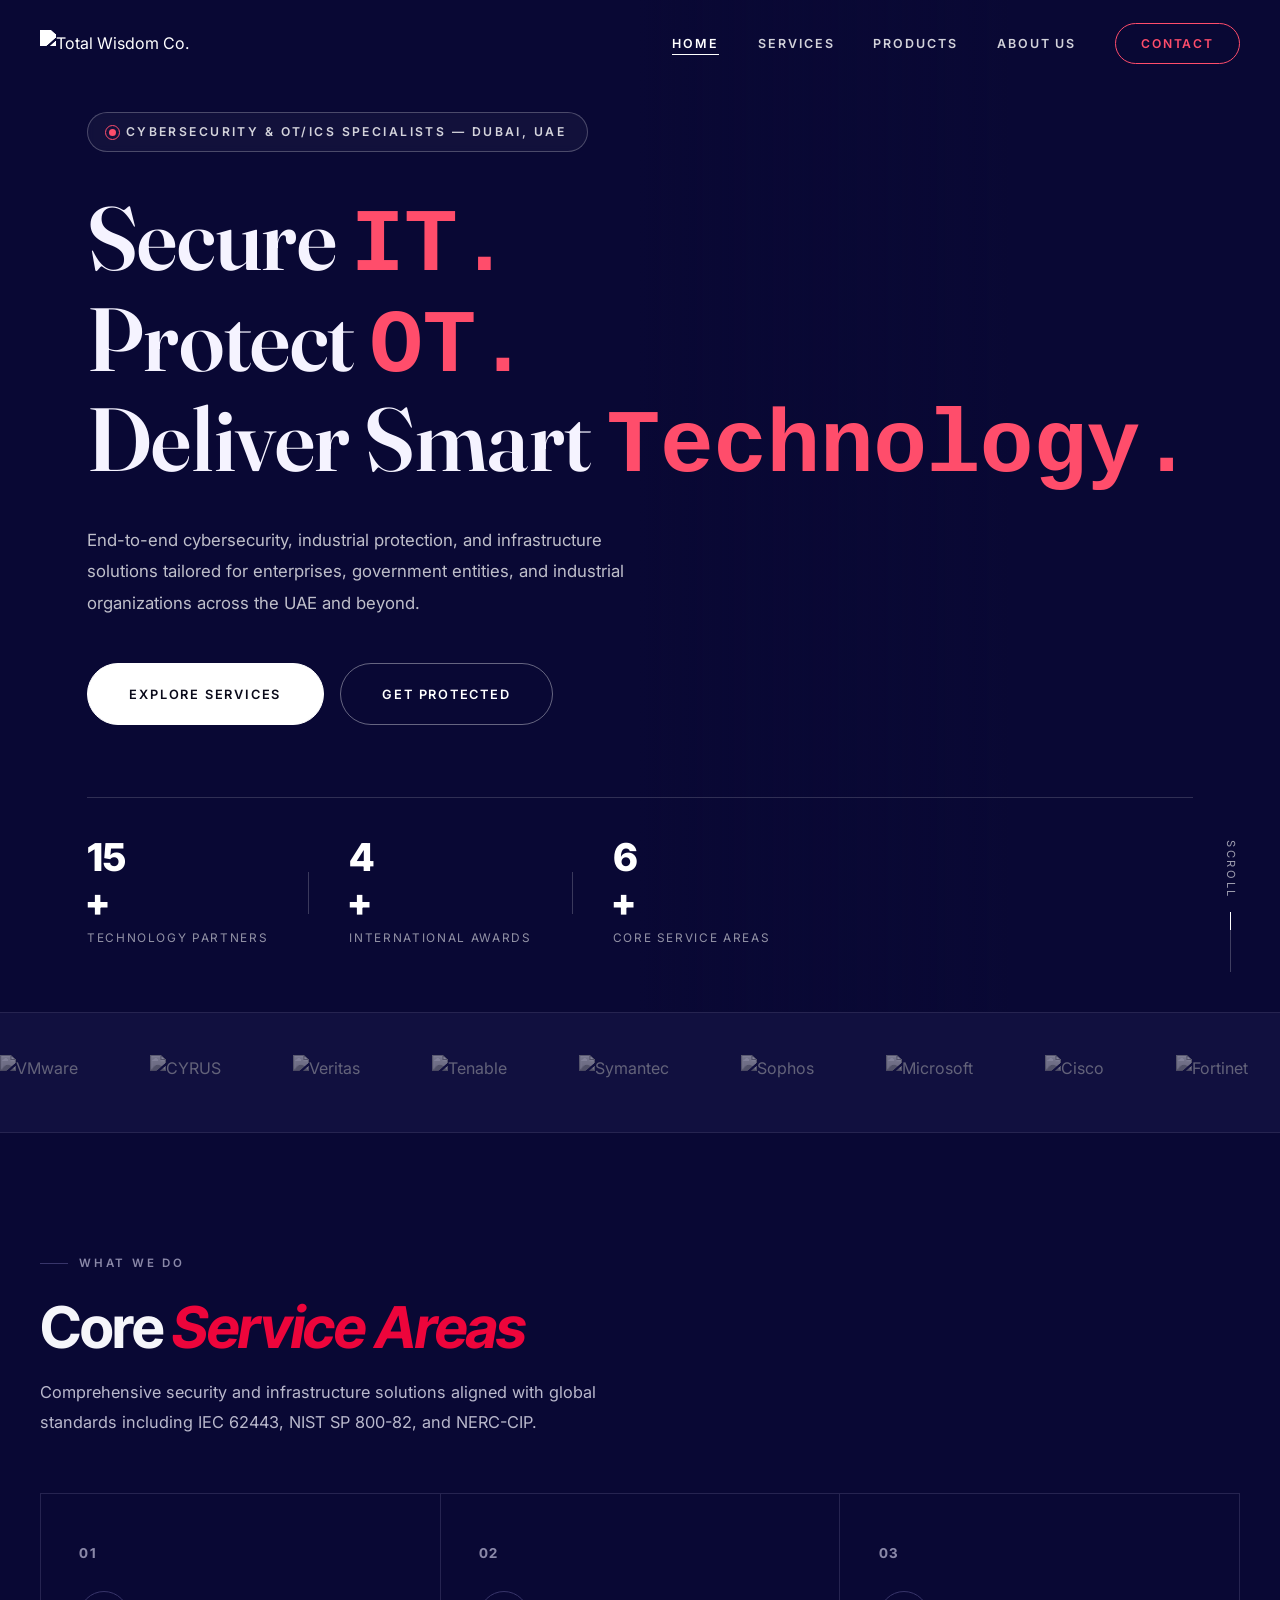
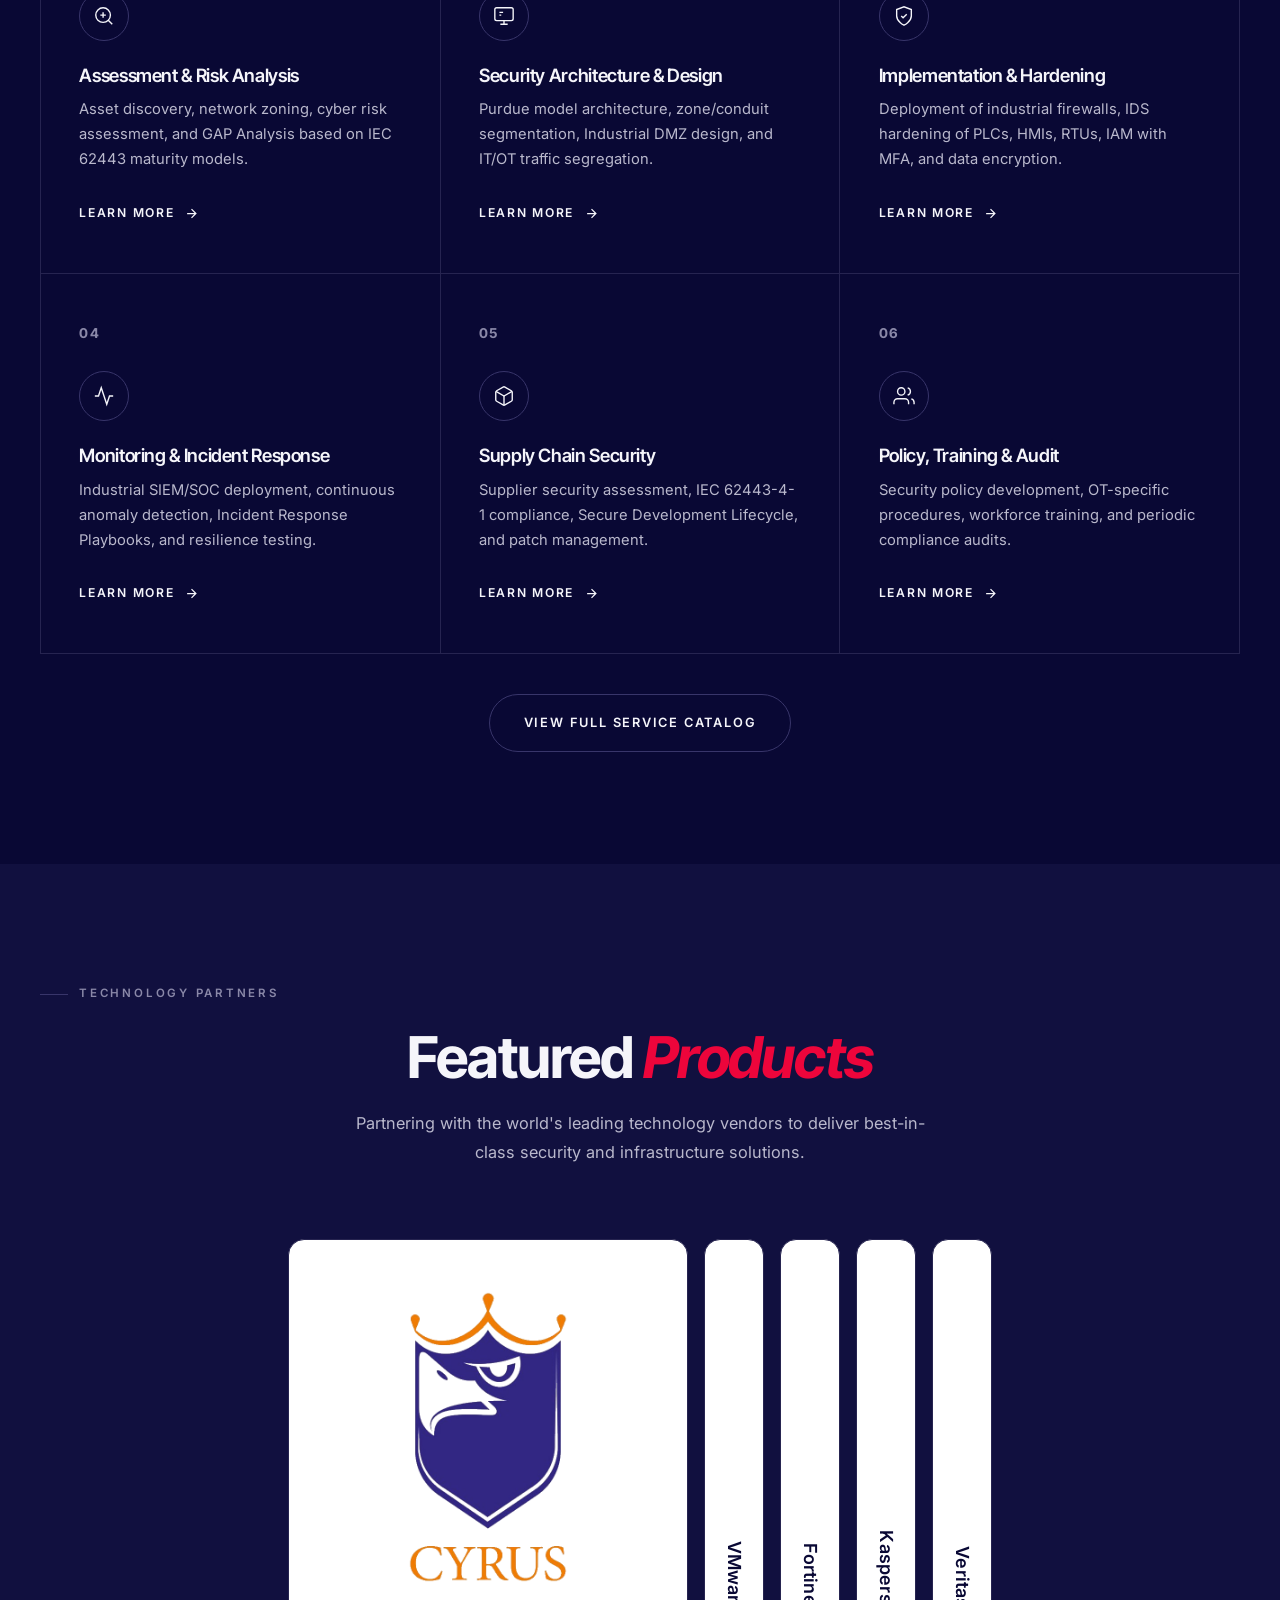
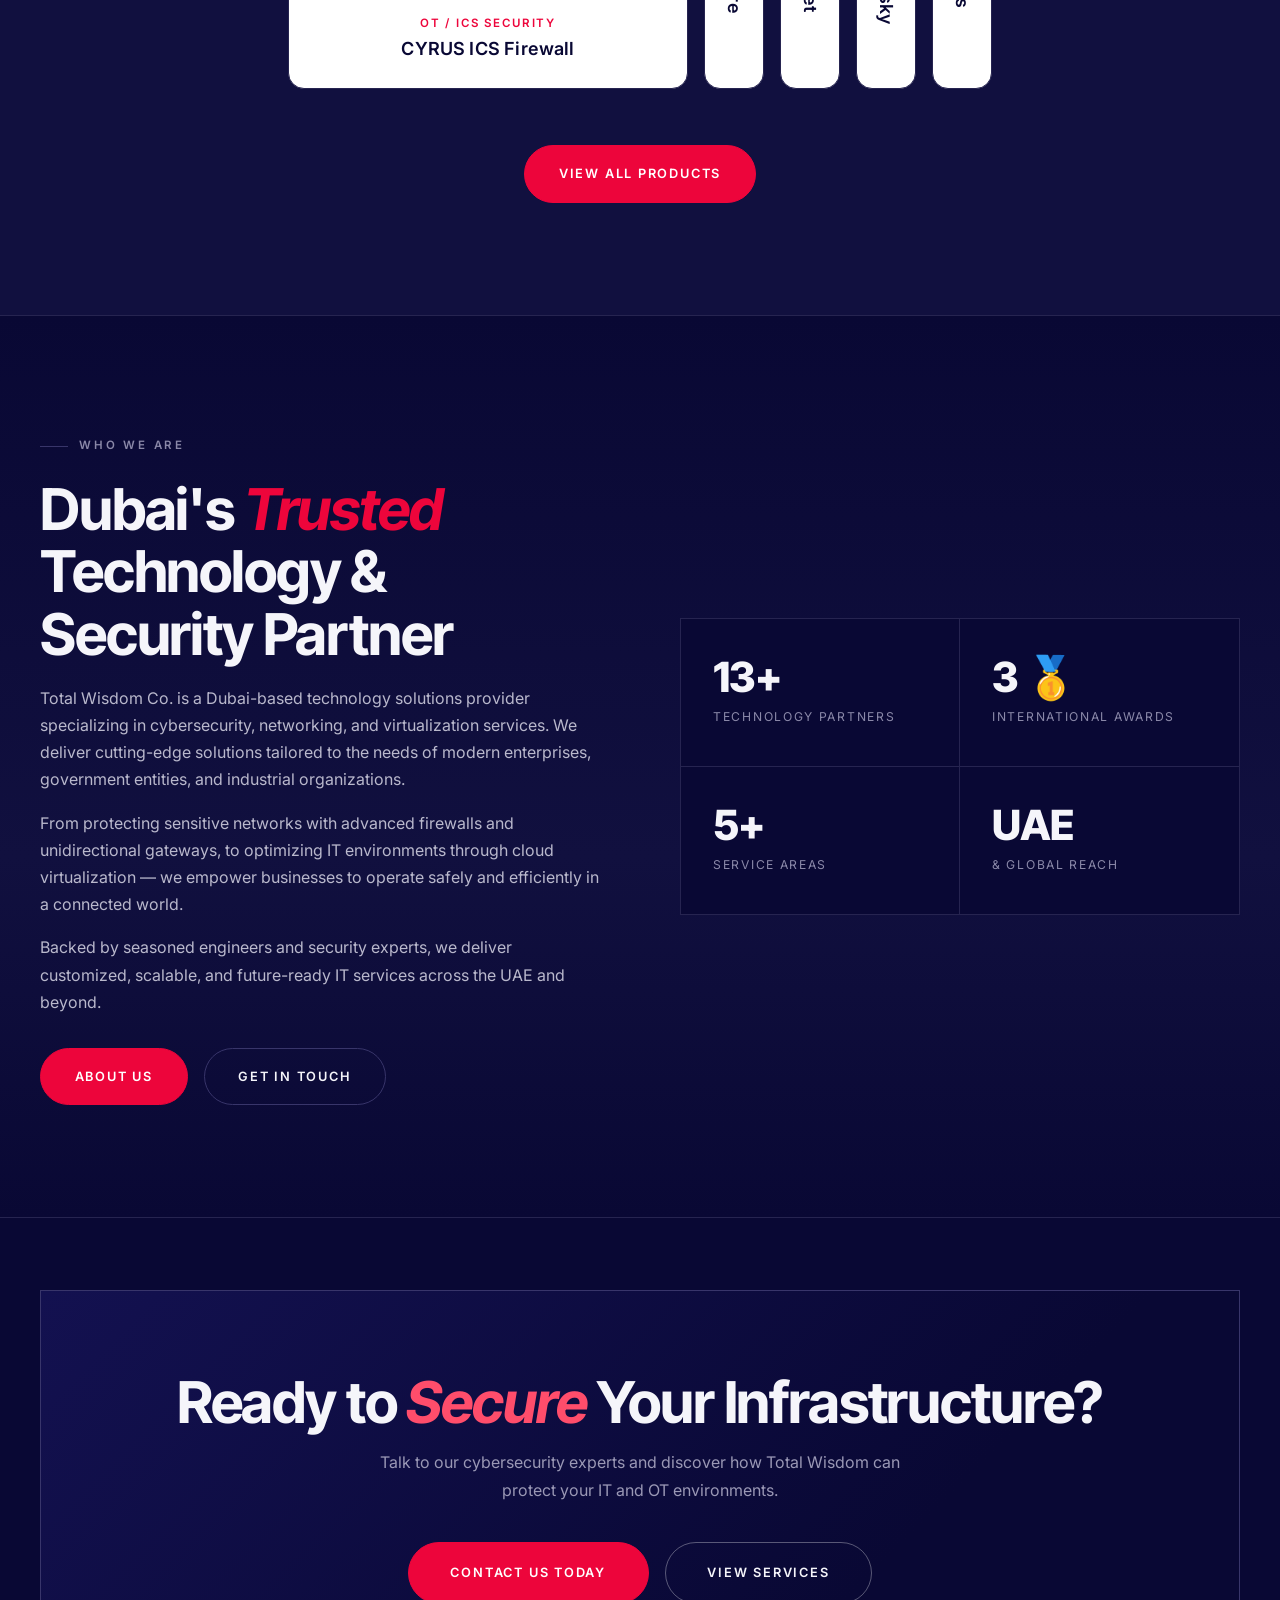
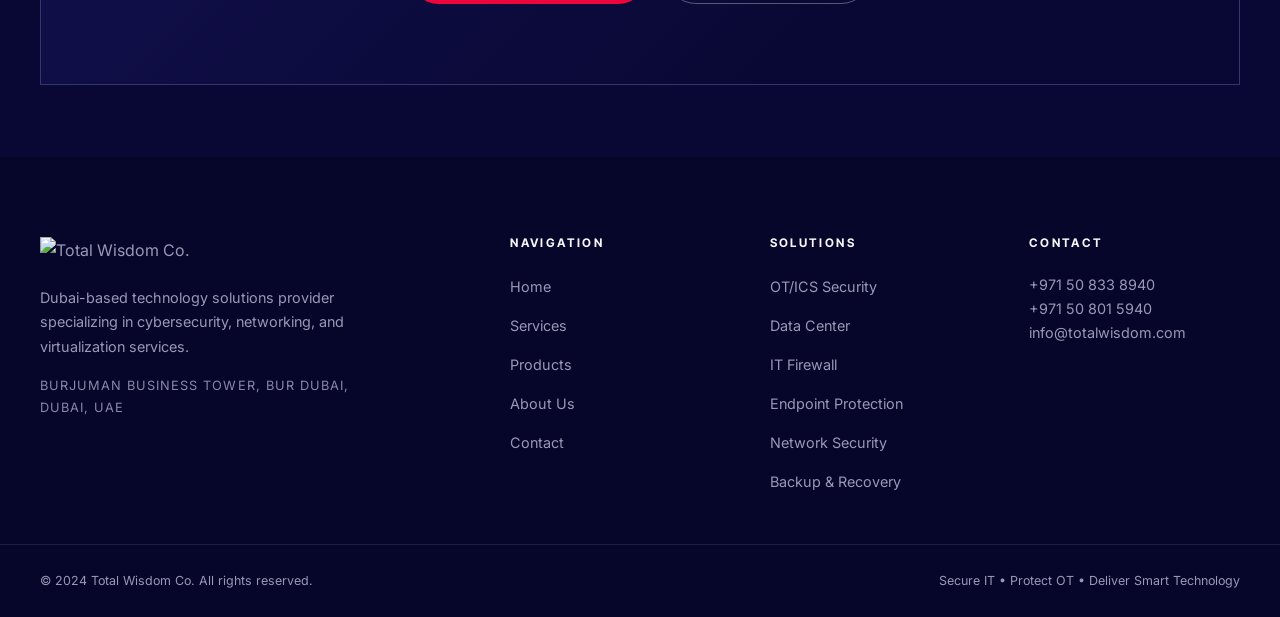
==== commit f6b2ec63: "Add files via upload" ====
--- a/index.html
+++ b/index.html
@@ -7,6 +7,7 @@
   <link rel="preconnect" href="https://fonts.googleapis.com" />
   <link rel="preconnect" href="https://fonts.gstatic.com" crossorigin />
   <link href="https://fonts.googleapis.com/css2?family=Inter+Tight:ital,wght@0,400;0,500;0,600;0,700;0,800;0,900;1,400;1,500;1,600;1,700;1,800&family=Inter:wght@400;500;600;700;800&display=swap" rel="stylesheet" />
+  <link href="https://fonts.googleapis.com/css2?family=Fraunces:ital,opsz,wght@0,9..144,400..900;1,9..144,400..900&display=swap" rel="stylesheet" />
   <link rel="stylesheet" href="style.css" />
   <link rel="stylesheet" href="image-accordion.css" />
   <style>
@@ -58,8 +59,16 @@
     }
     .hero-shaded .badge-pulse { background: #ff4d6b; }
     .hero-shaded .badge-pulse::before { border-color: #ff4d6b; }
-    .hero-shaded .hero-title { color: #f5f3ff; }
-    .hero-shaded .hero-title .accent { color: #ff4d6b; }
+    .hero-shaded .hero-title {
+      color: #f5f3ff;
+      font-family: 'Fraunces', Georgia, 'Times New Roman', serif;
+      font-optical-sizing: auto;
+      font-weight: 600; letter-spacing: -0.005em; line-height: 1.02;
+    }
+    .hero-shaded .hero-title .accent {
+      font-family: 'American Typewriter', 'Courier New', Courier, monospace;
+      font-style: normal; font-weight: 600; color: #ff4d6b;
+    }
     .hero-shaded .hero-sub { color: rgba(255,255,255,.74); }
     .hero-shaded .hero-stats { border-top-color: rgba(255,255,255,.16); }
     .hero-shaded .stat-val, .hero-shaded .stat-suf { color: #ffffff; }
@@ -308,53 +317,6 @@
             <div class="l">& Global Reach</div>
           </div>
         </div>
-      </div>
-    </div>
-  </div>
-</section>
-
-<!-- ── AWARDS ── -->
-<section class="section" style="background:var(--bg-1);">
-  <div class="container">
-    <div class="section-tag reveal">Recognition</div>
-    <h2 class="section-title centered reveal">International <span class="accent">Awards</span></h2>
-    <p class="section-sub centered reveal">CYRUS industrial security solutions have been recognized by leading global innovation competitions.</p>
-    <div class="awards-grid">
-      <div class="award-card reveal">
-        <div class="award-medal gold">
-          <img src="https://totalwisdom.com/wp-content/uploads/2025/11/goldmedal.webp" alt="Gold Medal" />
-        </div>
-        <div class="award-badge gold-badge">Gold Medal</div>
-        <h3>Geneva Inventions Expo</h3>
-        <p>CYRUS was honored with the Gold Medal at the world's most prestigious invention exhibition for its groundbreaking innovation in industrial cybersecurity.</p>
-        <span class="award-year">2024</span>
-      </div>
-      <div class="award-card reveal d1">
-        <div class="award-medal silver">
-          <img src="https://totalwisdom.com/wp-content/uploads/2025/11/silver.webp" alt="Silver Medal" />
-        </div>
-        <div class="award-badge silver-badge">Silver Medal</div>
-        <h3>Silicon Valley Invention Festival</h3>
-        <p>This highly respected tech event recognized CYRUS for its impact in the field of information technology and cybersecurity innovation.</p>
-        <span class="award-year">2024</span>
-      </div>
-      <div class="award-card reveal d2">
-        <div class="award-medal gold">
-          <img src="https://totalwisdom.com/wp-content/uploads/2025/11/goldmedal-1.webp" alt="Gold Medal" />
-        </div>
-        <div class="award-badge gold-badge">Gold Medal</div>
-        <h3>iCAN Innovation Festival</h3>
-        <p>As one of the largest global events in innovation and invention, iCAN awarded CYRUS the top prize for its contribution to secure industrial systems.</p>
-        <span class="award-year">2023</span>
-      </div>
-      <div class="award-card reveal d3">
-        <div class="award-medal gold">
-          <img src="https://totalwisdom.com/wp-content/uploads/2025/11/goldmedal.webp" alt="Gold Medal" />
-        </div>
-        <div class="award-badge gold-badge">Gold Medal</div>
-        <h3>Geneva Inventions Expo</h3>
-        <p>For the second consecutive year, CYRUS received the Gold Medal for its excellence and originality in industrial security technologies.</p>
-        <span class="award-year">2023</span>
       </div>
     </div>
   </div>
--- a/style.css
+++ b/style.css
@@ -362,8 +362,7 @@
 }
 .filter-btn:hover, .filter-btn.active { background: var(--ink); color: var(--bg); border-color: var(--ink); }
 
-.products-grid, .fp-grid { display: grid; grid-template-columns: repeat(3,1fr); gap: 2px; background: var(--line); }
-.fp-grid { grid-template-columns: repeat(4,1fr); }
+.products-grid, .fp-grid { display: grid; grid-template-columns: repeat(4,1fr); gap: 2px; background: var(--line); }
 .prod-card { background: var(--bg); transition: var(--trans); cursor: pointer; }
 .prod-img {
   width: 100%; aspect-ratio: 4/5; overflow: hidden; position: relative;
@@ -388,8 +387,12 @@
   color: var(--muted); margin-bottom: .4rem;
 }
 .prod-name { font-family: var(--font-serif); font-weight: 600; font-size: 1.15rem; color: var(--ink); letter-spacing: -.01em; }
+.prod-desc { margin-top: .7rem; font-size: .82rem; line-height: 1.55; color: var(--ink-soft); }
+.prod-card[role="link"]:hover .prod-name { color: var(--accent); }
+.prod-card[role="link"]:focus-visible { outline: 2px solid var(--accent); outline-offset: 2px; }
 .prod-card[data-hidden="true"] { display: none; }
 
+@media(max-width:1100px){ .products-grid, .fp-grid{ grid-template-columns: repeat(3,1fr); } }
 @media(max-width:900px){ .products-grid, .fp-grid{ grid-template-columns: repeat(2,1fr); } }
 @media(max-width:540px){ .products-grid, .fp-grid{ grid-template-columns: 1fr; } }
 
@@ -518,11 +521,13 @@
 .awards-grid { display: grid; grid-template-columns: repeat(4,1fr); border-top: 1px solid var(--line); border-left: 1px solid var(--line); }
 .award-card {
   padding: 2rem; border-right: 1px solid var(--line); border-bottom: 1px solid var(--line);
-  position: relative;
-}
+  position: relative; text-align: center;
+  display: flex; flex-direction: column; align-items: center;
+}
+.award-card h3, .award-card p { width: 100%; }
 .award-medal {
-  width: 64px; height: 64px; border-radius: 50%; overflow: hidden;
-  border: 1px solid var(--line-strong); margin-bottom: 1.5rem;
+  width: 220px; height: 170px; border-radius: var(--radius); overflow: hidden;
+  border: 1px solid var(--line-strong); margin: 0 auto 1.5rem;
   display: flex; align-items: center; justify-content: center;
 }
 .award-medal img { width: 100%; height: 100%; object-fit: cover; }
@@ -538,7 +543,8 @@
 .award-card p  { font-size: .88rem; margin-bottom: 1.4rem; }
 .award-year {
   font-family: var(--font-serif); font-weight: 800; font-size: 1.6rem; color: var(--line-strong);
-  letter-spacing: -.01em;
+  letter-spacing: -.01em; display: block; text-align: center; white-space: nowrap;
+  margin-top: auto;
 }
 @media(max-width:1100px){ .awards-grid{ grid-template-columns: repeat(2,1fr); } }
 @media(max-width:560px){ .awards-grid{ grid-template-columns: 1fr; } }
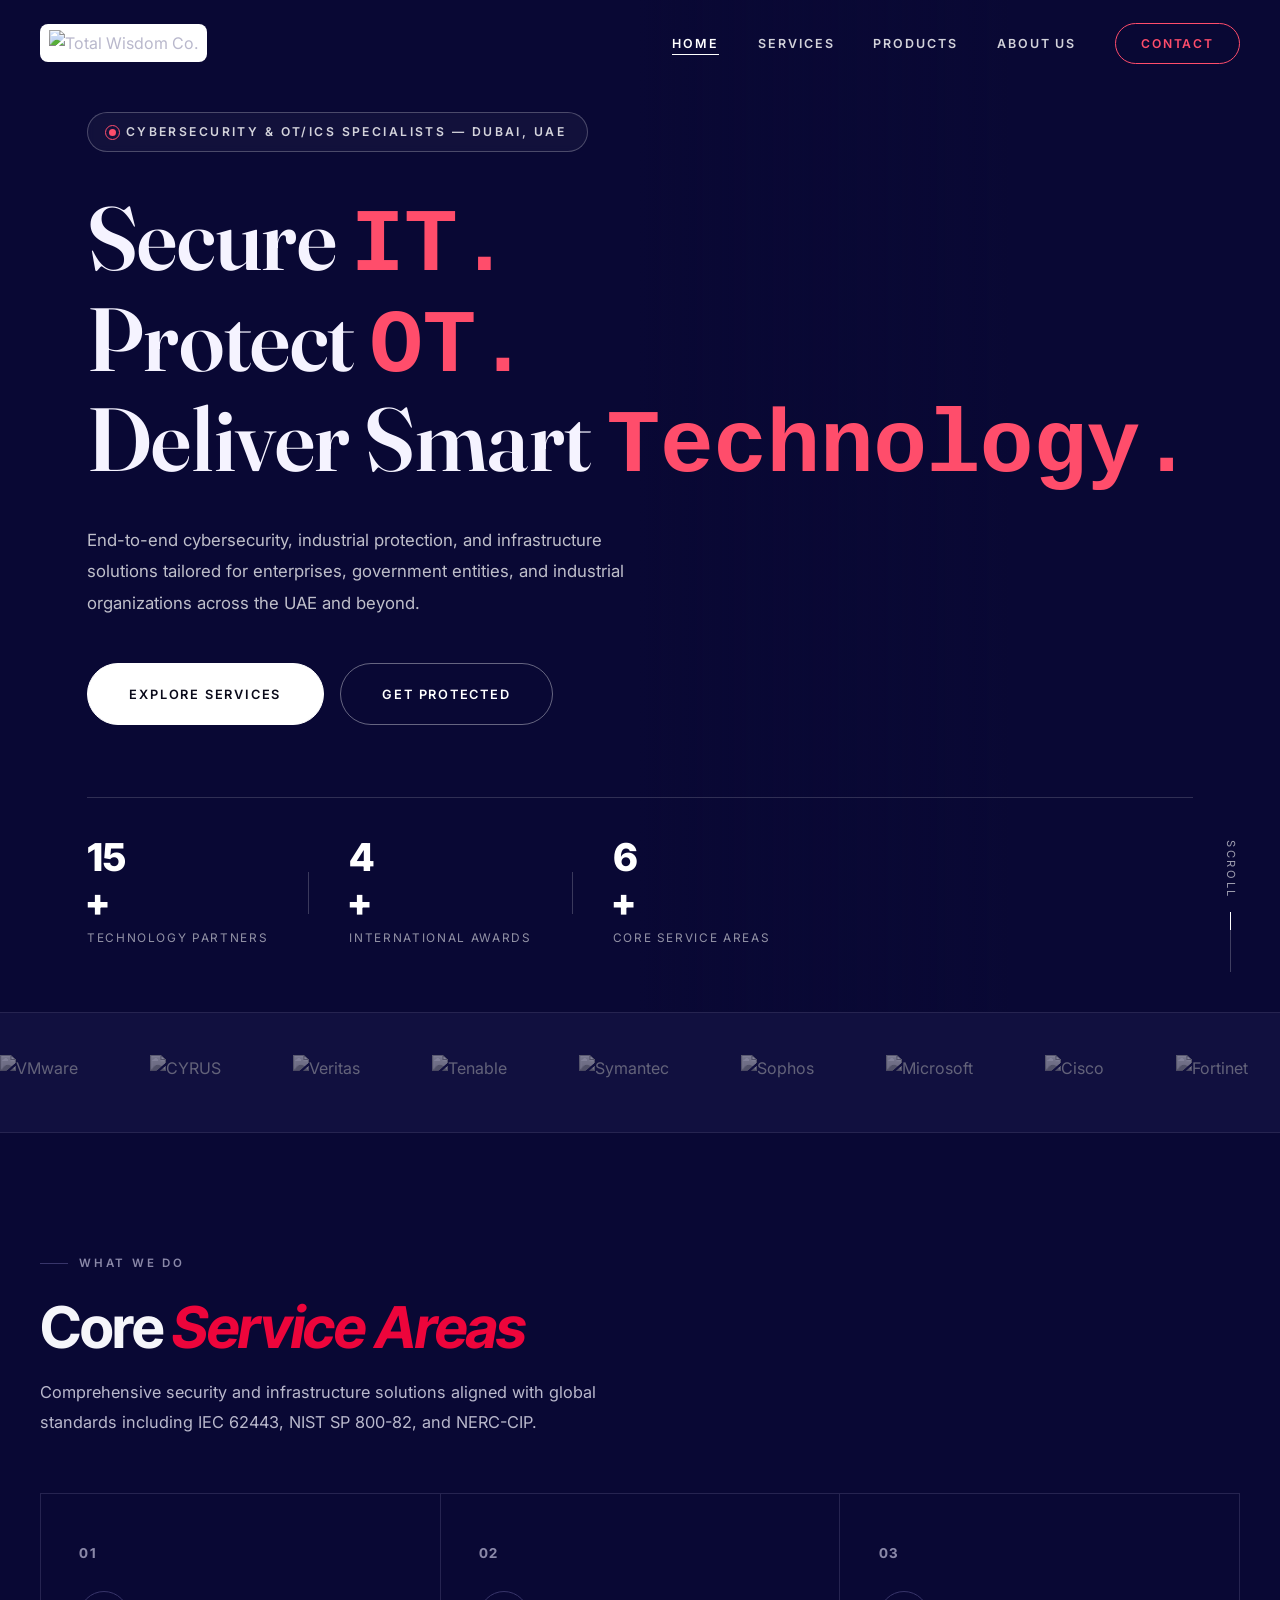
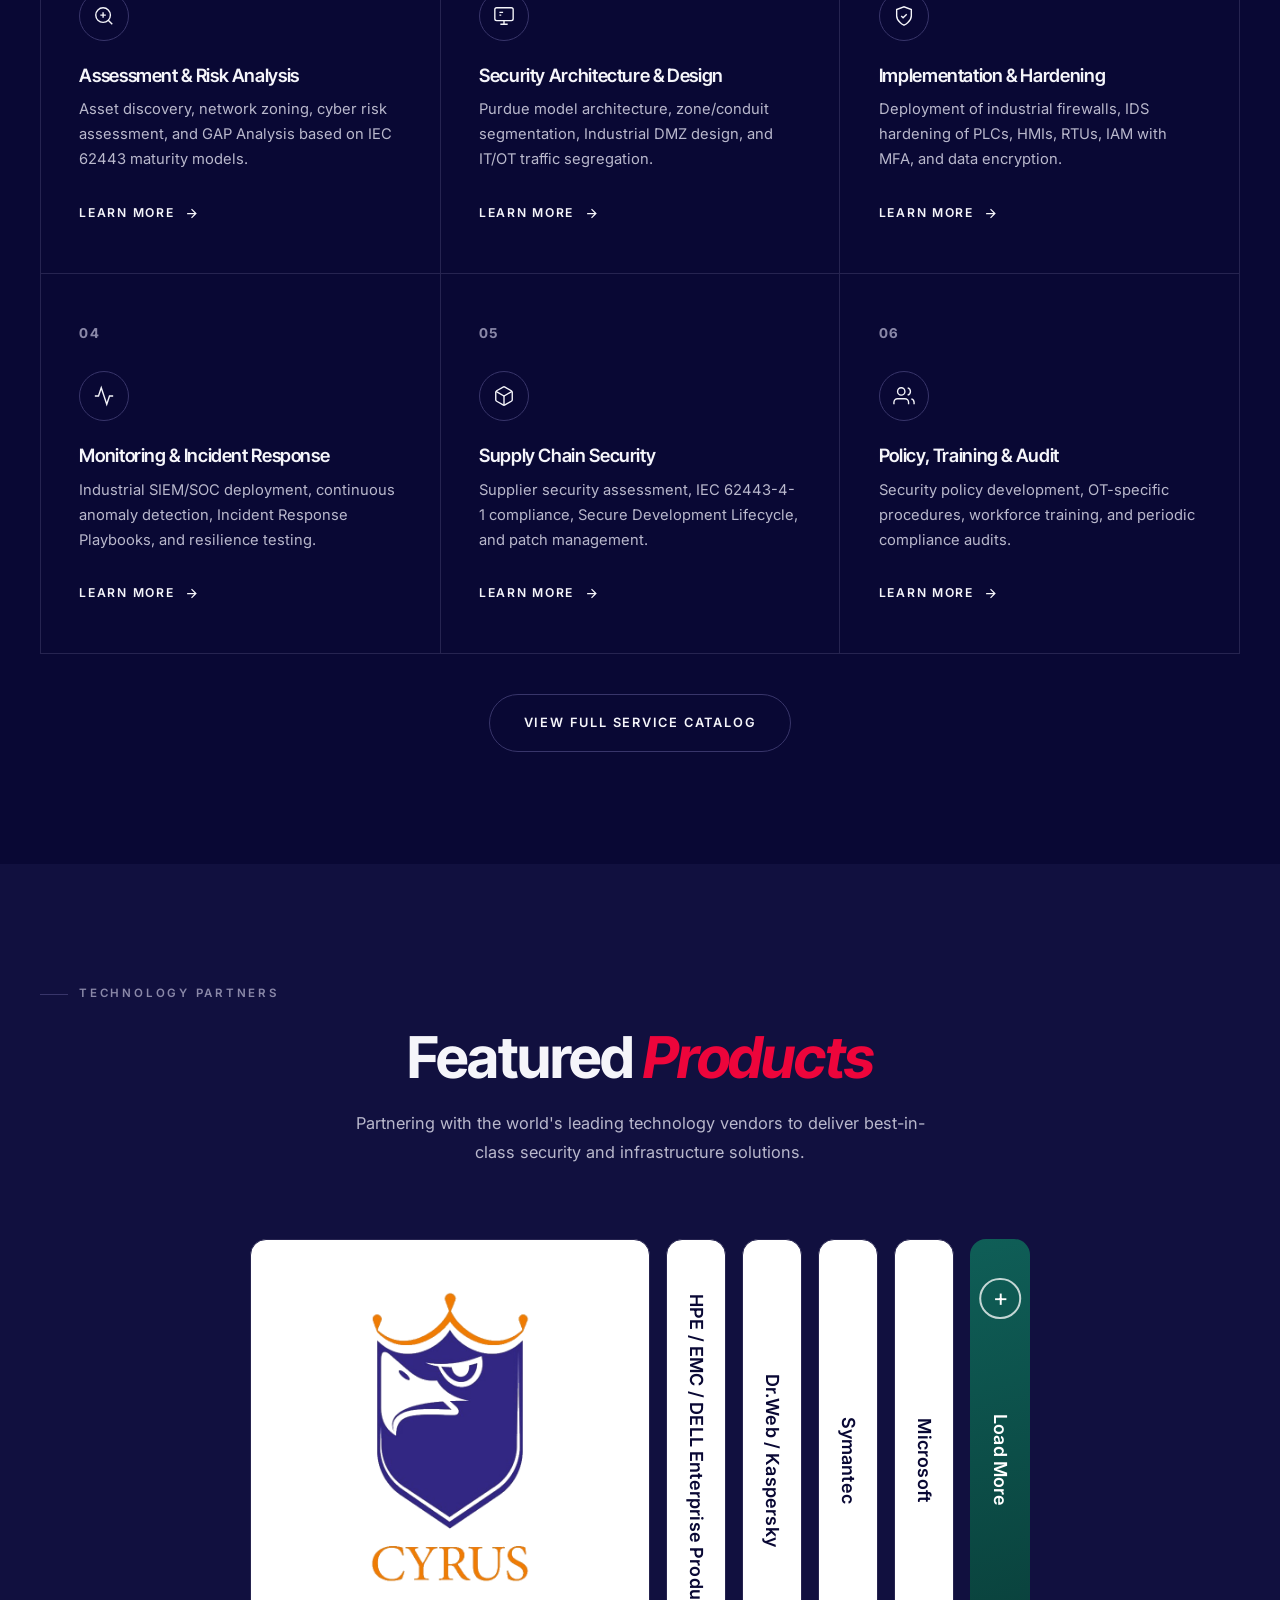
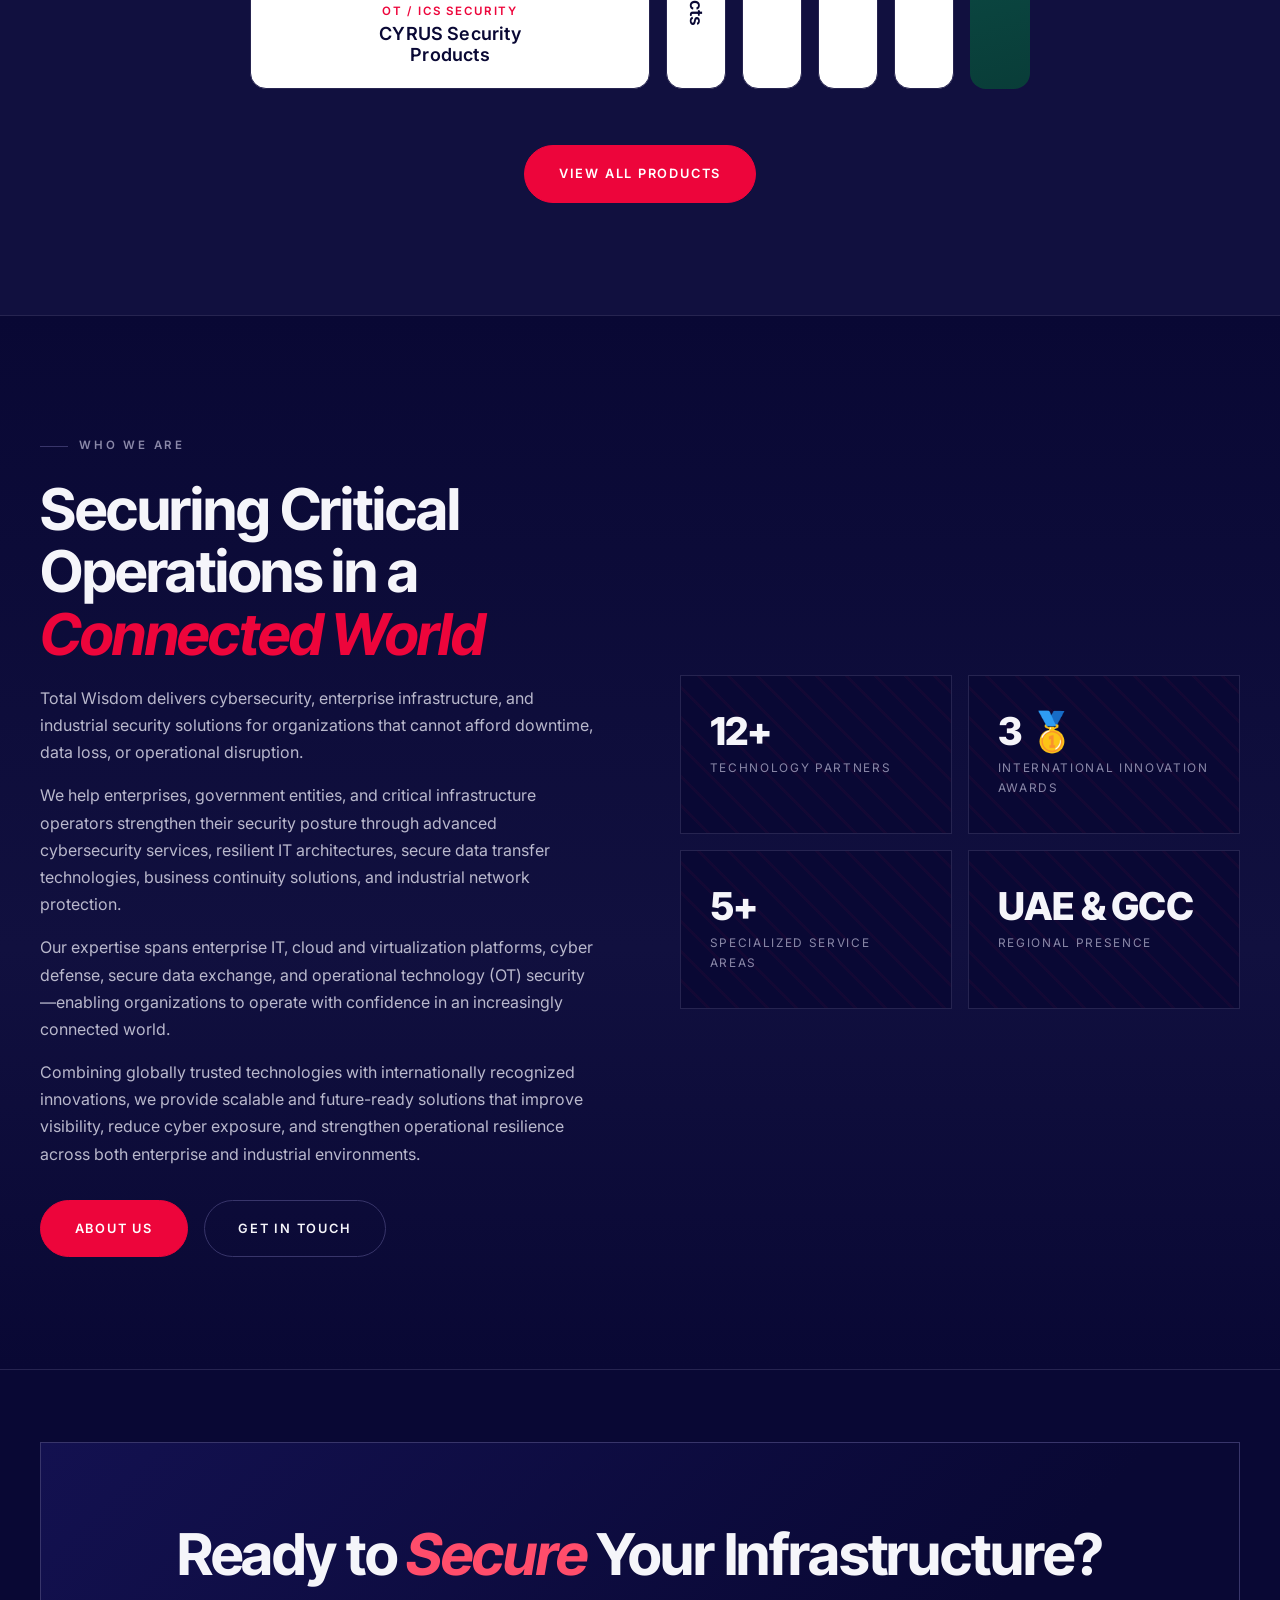
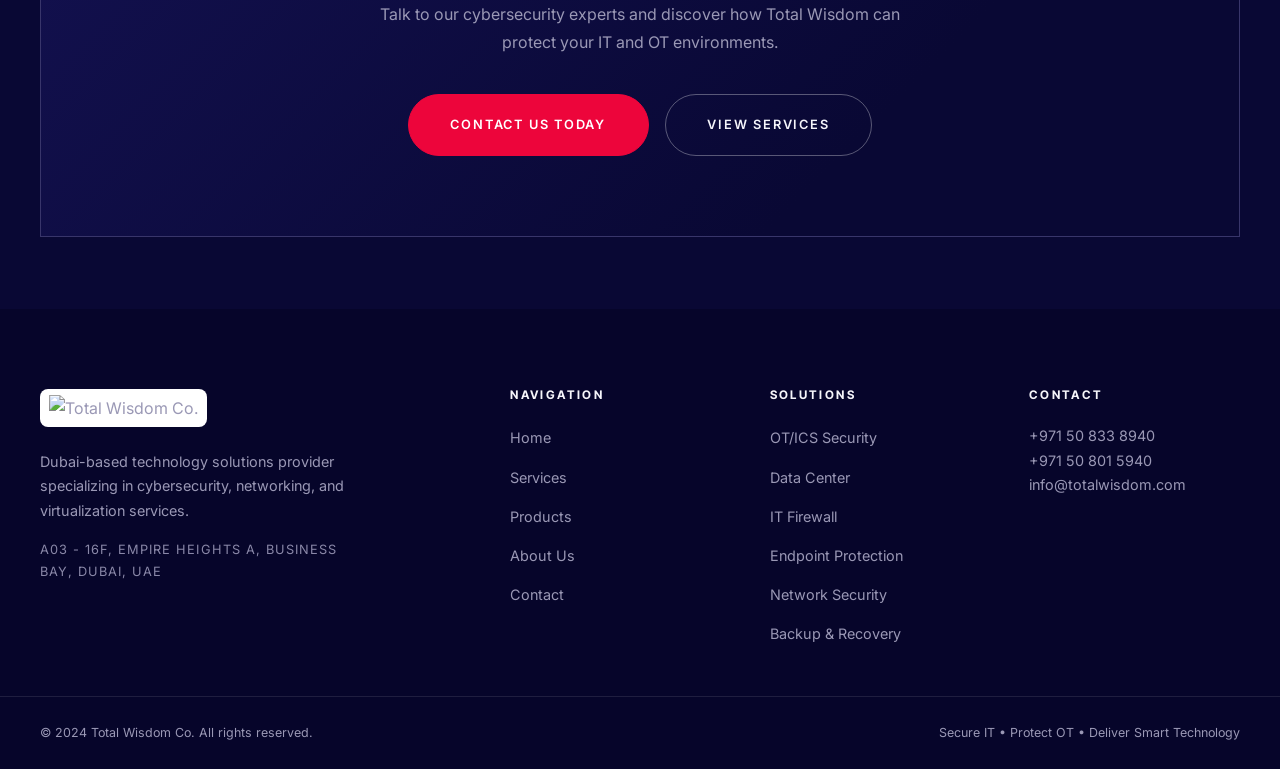
==== commit de845651: "Add files via upload" ====
--- a/index.html
+++ b/index.html
@@ -17,9 +17,6 @@
     @media(max-width:900px){ .home-about-grid{ grid-template-columns:1fr; gap:3rem; } }
     .home-about p { margin-bottom: 1rem; }
     .featured-products { background: var(--bg-1); }
-    .fp-grid { display: grid; grid-template-columns: repeat(4,1fr); gap: 1.5rem; }
-    @media(max-width:900px){ .fp-grid{ grid-template-columns:repeat(2,1fr); } }
-    @media(max-width:480px){ .fp-grid{ grid-template-columns:1fr; } }
     .view-all-wrap { text-align:center; margin-top: 2.5rem; }
 
     /* ── HERO BACKGROUND VIDEO (right half) ── */
@@ -85,7 +82,7 @@
     .hero-shaded .btn-ghost:hover { background: #ffffff; color: #0a0a1a; border-color: #ffffff; }
 
     /* Navbar sits over the dark hero while at the top (not yet scrolled) */
-    #navbar:not(.scrolled) .nav-logo img { filter: brightness(0) invert(1); }
+    #navbar:not(.scrolled) .nav-logo img { filter: none; }
     #navbar:not(.scrolled) .nav-links a:not(.nav-cta) { color: rgba(255,255,255,.82); }
     #navbar:not(.scrolled) .nav-links a:not(.nav-cta):hover,
     #navbar:not(.scrolled) .nav-links a:not(.nav-cta).active { color: #ffffff; }
@@ -101,7 +98,7 @@
 <nav id="navbar">
   <div class="nav-inner">
     <a href="index.html" class="nav-logo">
-      <img src="https://totalwisdom.com/wp-content/uploads/2025/08/NTLOGOFinalW.svg" alt="Total Wisdom Co." />
+      <img src="assets/NTLOGOFinal-2.svg" alt="Total Wisdom Co." />
     </a>
     <button class="nav-toggle" id="navToggle" aria-label="Open menu">
       <span></span><span></span><span></span>
@@ -277,6 +274,7 @@
     <h2 class="section-title centered reveal">Featured <span class="accent">Products</span></h2>
     <p class="section-sub centered reveal">Partnering with the world's leading technology vendors to deliver best-in-class security and infrastructure solutions.</p>
     <div id="fpAccordion" class="reveal" style="margin-top:3rem;"></div>
+
     <div class="view-all-wrap reveal">
       <a href="products.html" class="btn-primary">View All Products</a>
     </div>
@@ -289,32 +287,47 @@
     <div class="home-about-grid">
       <div>
         <div class="section-tag reveal">Who We Are</div>
-        <h2 class="section-title reveal">Dubai's <span class="accent">Trusted</span> Technology &amp; Security Partner</h2>
-        <p class="reveal">Total Wisdom Co. is a Dubai-based technology solutions provider specializing in cybersecurity, networking, and virtualization services. We deliver cutting-edge solutions tailored to the needs of modern enterprises, government entities, and industrial organizations.</p>
-        <p class="reveal">From protecting sensitive networks with advanced firewalls and unidirectional gateways, to optimizing IT environments through cloud virtualization — we empower businesses to operate safely and efficiently in a connected world.</p>
-        <p class="reveal">Backed by seasoned engineers and security experts, we deliver customized, scalable, and future-ready IT services across the UAE and beyond.</p>
+        <h2 class="section-title reveal">Securing Critical Operations in a <span class="accent">Connected World</span></h2>
+        <p class="reveal">Total Wisdom delivers cybersecurity, enterprise infrastructure, and industrial security solutions for organizations that cannot afford downtime, data loss, or operational disruption.</p>
+        <p class="reveal">We help enterprises, government entities, and critical infrastructure operators strengthen their security posture through advanced cybersecurity services, resilient IT architectures, secure data transfer technologies, business continuity solutions, and industrial network protection.</p>
+        <p class="reveal">Our expertise spans enterprise IT, cloud and virtualization platforms, cyber defense, secure data exchange, and operational technology (OT) security—enabling organizations to operate with confidence in an increasingly connected world.</p>
+        <p class="reveal">Combining globally trusted technologies with internationally recognized innovations, we provide scalable and future-ready solutions that improve visibility, reduce cyber exposure, and strengthen operational resilience across both enterprise and industrial environments.</p>
         <div class="hero-actions reveal" style="margin-top:2rem; margin-bottom:0;">
           <a href="about.html" class="btn-primary">About Us</a>
           <a href="contact.html" class="btn-ghost">Get in Touch</a>
         </div>
       </div>
-      <div class="glow-box reveal d1">
-        <div class="glow-box-grid">
-          <div class="glow-stat">
-            <div class="n"><span data-target="15">0</span>+</div>
-            <div class="l">Technology Partners</div>
+      <div class="info-stat-grid">
+        <div class="info-card stat-card reveal d1">
+          <div class="info-card-inner">
+            <div class="info-card-content">
+              <div class="info-stat-n"><span data-target="15">0</span>+</div>
+              <div class="info-stat-l">Technology Partners</div>
+            </div>
           </div>
-          <div class="glow-stat">
-            <div class="n"><span data-target="4">0</span> 🥇</div>
-            <div class="l">International Awards</div>
+        </div>
+        <div class="info-card stat-card reveal d1">
+          <div class="info-card-inner">
+            <div class="info-card-content">
+              <div class="info-stat-n"><span data-target="4">0</span> 🥇</div>
+              <div class="info-stat-l">International Innovation Awards</div>
+            </div>
           </div>
-          <div class="glow-stat">
-            <div class="n"><span data-target="6">0</span>+</div>
-            <div class="l">Service Areas</div>
+        </div>
+        <div class="info-card stat-card reveal d2">
+          <div class="info-card-inner">
+            <div class="info-card-content">
+              <div class="info-stat-n"><span data-target="6">0</span>+</div>
+              <div class="info-stat-l">Specialized Service Areas</div>
+            </div>
           </div>
-          <div class="glow-stat">
-            <div class="n">UAE</div>
-            <div class="l">& Global Reach</div>
+        </div>
+        <div class="info-card stat-card reveal d2">
+          <div class="info-card-inner">
+            <div class="info-card-content">
+              <div class="info-stat-n">UAE &amp; GCC</div>
+              <div class="info-stat-l">Regional Presence</div>
+            </div>
           </div>
         </div>
       </div>
@@ -343,10 +356,10 @@
       <div class="footer-grid">
         <div class="footer-brand">
           <a href="index.html" class="nav-logo">
-            <img src="https://totalwisdom.com/wp-content/uploads/2025/08/NTLOGOFinalW.svg" alt="Total Wisdom Co." />
+            <img src="assets/NTLOGOFinal-2.svg" alt="Total Wisdom Co." />
           </a>
           <p>Dubai-based technology solutions provider specializing in cybersecurity, networking, and virtualization services.</p>
-          <p class="tagline">BurJuman Business Tower, Bur Dubai, Dubai, UAE</p>
+          <p class="tagline">A03 - 16F, Empire Heights A, Business Bay, Dubai, UAE</p>
         </div>
         <div class="footer-col">
           <h5>Navigation</h5>
@@ -387,7 +400,6 @@
 </footer>
 
 <script src="script.js"></script>
-<script src="image-accordion.js"></script>
 <script>
   /* Seamless hero video loop — crossfade two stacked copies at the seam
      so the loop has a zero-second, gapless transition (no visible jump). */
@@ -398,8 +410,14 @@
     if (vids.length < 2) return;
 
     var FADE = 0.7;            // seconds of overlap (>= CSS transition)
+    var RATE = 0.7;            // 70% of normal playback speed
     var cur = vids[0], nxt = vids[1];
     var armed = false;
+
+    vids.forEach(function (v) {
+      v.playbackRate = RATE;
+      v.addEventListener('loadedmetadata', function () { v.playbackRate = RATE; });
+    });
 
     cur.classList.add('show');
     cur.play().catch(function () {});
@@ -425,40 +443,66 @@
     });
   })();
 </script>
+<script src="products-data.js"></script>
+<script src="image-accordion.js"></script>
 <script>
-  /* Featured Products — interactive image accordion (logo mode). */
-  initImageAccordion(document.getElementById('fpAccordion'), [
-    {
-      title: 'CYRUS ICS Firewall',
-      subtitle: 'OT / ICS Security',
-      imageUrl: 'assets/cyrus-logo.png',
-      href: 'products.html'
-    },
-    {
-      title: 'VMware',
-      subtitle: 'Data Center & Virtualization',
-      imageUrl: 'assets/VMware-Logo.png',
-      href: 'products.html'
-    },
-    {
-      title: 'Fortinet',
-      subtitle: 'IT Firewall & Email',
-      imageUrl: 'assets/Fortinet_logo.svg',
-      href: 'products.html'
-    },
-    {
-      title: 'Kaspersky',
-      subtitle: 'Endpoint Protection',
-      imageUrl: 'assets/kaspersky-logo.jpg',
-      href: 'products.html'
-    },
-    {
-      title: 'Veritas',
-      subtitle: 'Backup & Recovery',
-      imageUrl: 'assets/Veritas-Logo.jpg',
-      href: 'products.html'
-    }
-  ], { defaultActive: 0, logoMode: true });
+  /* Featured Products — interactive image accordion (21st.dev port, logo mode)
+     with pagination: 5 product tiles + a "Load More" tile (6 items to start),
+     each click reveals 5 more products. Panel links resolve to product pages
+     via the shared data file (single source of truth for name -> slug). */
+  (function () {
+    var data = window.PRODUCTS || {};
+    var bySlug = {};
+    Object.keys(data).forEach(function (slug) { bySlug[data[slug].name] = slug; });
+    var dedicatedPages = {
+      'CYRUS Exposure Intelligence Platform (CEIP)': 'cyrus-exposure.html'
+    };
+    function hrefFor(name) {
+      if (dedicatedPages[name]) return dedicatedPages[name];
+      var slug = bySlug[name];
+      return slug ? 'product.html?p=' + slug : 'products.html';
+    }
+
+    /* Curated featured line-up. The first five are the headline groupings
+       shown before the Load More tile; the rest are revealed 5 at a time.
+       `title` is the caption, `name` resolves the link via the data file,
+       and an explicit `href` overrides it (used for multi-brand group tiles). */
+    var FEATURED = [
+      { title: 'CYRUS Security Products',           subtitle: 'OT / ICS Security',          imageUrl: 'assets/cyrus-logo.png',                       href: 'products.html' },
+      { title: 'HPE / EMC / DELL Enterprise Products', subtitle: 'Data Center & Infrastructure', imageUrl: 'assets/Hewlett_Packard_Enterprise_logo.png', href: 'products.html' },
+      { title: 'Dr.Web / Kaspersky',                subtitle: 'Endpoint Protection',        imageUrl: 'assets/kaspersky-logo.jpg',                   href: 'products.html' },
+      { name: 'Symantec',                           subtitle: 'Endpoint & User Protection', imageUrl: 'assets/Symantec-logo.webp' },
+      { name: 'Microsoft',                          subtitle: 'Productivity & Cloud',       imageUrl: 'assets/Microsoft_logo.png' },
+
+      /* ── revealed by Load More (vendors not covered by the groups above) ── */
+      { name: 'Fortinet',    subtitle: 'IT Firewall & Email Protection', imageUrl: 'assets/Fortinet_logo.svg' },
+      { name: 'Sophos',      subtitle: 'IT Firewall & Email Protection', imageUrl: 'assets/Sophos-logo.png' },
+      { name: 'Cisco',       subtitle: 'Data Center & Networking',       imageUrl: 'assets/Cisco_logo.png' },
+      { name: 'VMware',      subtitle: 'Virtualization & Cloud',         imageUrl: 'assets/VMware-Logo.png' },
+      { name: 'Veritas',     subtitle: 'Backup & Disaster Recovery',     imageUrl: 'assets/Veritas-Logo.jpg' },
+      { name: 'Bitdefender', subtitle: 'Endpoint & User Protection',     imageUrl: 'assets/Bitdefender-Logo.png' },
+      { name: 'Tenable',     subtitle: 'Exposure Management',            imageUrl: 'assets/Tenable_logo.svg' },
+      { name: 'MDaemon',     subtitle: 'Email Security',                 imageUrl: 'assets/MDaemon_Logo.png' }
+    ];
+
+    var items = FEATURED.map(function (p) {
+      return {
+        title: p.title || p.name,
+        subtitle: p.subtitle,
+        imageUrl: p.imageUrl,
+        href: p.href || hrefFor(p.name)
+      };
+    });
+
+    initImageAccordion(document.getElementById('fpAccordion'), items, {
+      defaultActive: 0,
+      logoMode: true,
+      visibleCount: 5,        // 5 product tiles + Load More tile = 6 items to start
+      step: 5,                // reveal 5 more products per click
+      loadMore: true,
+      loadMoreLabel: 'Load More'
+    });
+  })();
 </script>
 </body>
 </html>
--- a/style.css
+++ b/style.css
@@ -155,7 +155,7 @@
   width: 100%; display: flex; align-items: center; justify-content: space-between;
   max-width: var(--container); margin: 0 auto; padding: 0 2.5rem;
 }
-.nav-logo img { height: 26px; width: auto; filter: none; }
+.nav-logo img { height: 26px; width: auto; filter: none; background: #ffffff; padding: 6px 9px; border-radius: 8px; box-sizing: content-box; }
 .nav-links { display: flex; align-items: center; gap: 2.4rem; }
 .nav-links a:not(.nav-cta) {
   font-size: .78rem; font-weight: 600; letter-spacing: .16em; text-transform: uppercase;
@@ -375,6 +375,7 @@
 .prod-card:hover .prod-img img { transform: scale(1.05); filter: grayscale(0); }
 .prod-img-logo { background: #ffffff; }
 .prod-img-logo img { object-fit: contain; padding: .9rem; filter: none; }
+.prod-img-logo img[src*="cyrus-logo"] { width: 60%; height: 60%; }
 .prod-card:hover .prod-img-logo img { transform: scale(1.03); filter: none; }
 .prod-img-overlay {
   position: absolute; inset: 12px; border: 1px solid transparent;
@@ -421,6 +422,51 @@
   letter-spacing: -.02em; color: var(--ink); margin-bottom: .5rem; line-height: 1;
 }
 .glow-stat .l { font-size: .76rem; letter-spacing: .14em; text-transform: uppercase; color: var(--muted); }
+
+/* ── INFO CARD (21st.dev info-card, theme-coordinated) ── */
+.info-stat-grid { display: grid; grid-template-columns: repeat(2, 1fr); gap: 1rem; }
+
+.info-card {
+  --rotation: 0deg;
+  position: relative; display: block; padding: 1px;
+  background: var(--line); overflow: hidden; text-decoration: none;
+}
+.info-card::before {
+  content: ''; position: absolute; inset: -60%;
+  background: conic-gradient(from var(--rotation),
+    transparent 0deg, var(--accent) 55deg, transparent 120deg, transparent 360deg);
+  opacity: 0; transition: opacity .4s ease; z-index: 0;
+}
+.info-card:hover::before { opacity: .95; }
+
+.info-card-inner {
+  position: relative; z-index: 1; display: block; height: 100%;
+  background:
+    repeating-linear-gradient(45deg, transparent 0 18px, rgba(237,5,59,.045) 18px 20.84px),
+    var(--bg);
+}
+
+.info-card-content { position: relative; padding: 2.2rem 1.8rem; overflow: hidden; height: 100%; }
+.info-card-content::before {
+  content: ''; position: absolute; inset: 0; background: rgba(237,5,59,.07);
+  clip-path: inset(0 50% 0 50%);
+  transition: clip-path .55s cubic-bezier(.165,.84,.44,1); z-index: 0;
+}
+.info-card:hover .info-card-content::before { clip-path: inset(0 0 0 0); }
+
+.info-stat-n {
+  position: relative; z-index: 1;
+  font-family: var(--font-serif); font-weight: 800; font-size: 2.4rem;
+  letter-spacing: -.02em; color: var(--ink); margin-bottom: .5rem; line-height: 1;
+  transition: color .4s ease;
+}
+.info-card:hover .info-stat-n { color: var(--accent); }
+.info-stat-l {
+  position: relative; z-index: 1;
+  font-size: .74rem; letter-spacing: .14em; text-transform: uppercase; color: var(--muted);
+}
+
+@media(max-width:480px){ .info-stat-grid { grid-template-columns: 1fr; } }
 
 /* ════════════════════════════════════════════
    PILLAR / VALUE / CORE CARDS
--- a/image-accordion.css
+++ b/image-accordion.css
@@ -39,12 +39,19 @@
   color: #fff; font-family: var(--font-sans, sans-serif);
   font-size: 1.125rem; font-weight: 600; letter-spacing: .01em;
   white-space: nowrap;
-  bottom: 6rem; transform: translateX(-50%) rotate(90deg);
+  /* Vertically centred so a long rotated title uses the full tile height
+     and its end ("Products") can't be clipped past the bottom edge. */
+  bottom: calc(50% - 0.7rem); transform: translateX(-50%) rotate(90deg);
   transform-origin: center; transition: all .3s ease-in-out;
   text-shadow: 0 1px 8px rgba(0, 0, 0, .45);
 }
 .iacc-item.active .iacc-cap {
-  bottom: 1.5rem; transform: translateX(-50%) rotate(0deg);
+  bottom: 1.4rem; transform: translateX(-50%) rotate(0deg);
+  /* Wrap long titles inside the expanded panel instead of overflowing. */
+  white-space: normal;
+  max-width: calc(100% - 2.8rem);
+  text-align: center;
+  line-height: 1.2;
 }
 
 /* Small category label that fades in on the active panel */
@@ -59,7 +66,8 @@
   transition: opacity .35s ease .1s;
   text-shadow: 0 1px 8px rgba(0, 0, 0, .5);
 }
-.iacc-item.active .iacc-sub { opacity: 1; }
+/* Sits above the title; lifted so a two-line title clears it. */
+.iacc-item.active .iacc-sub { opacity: 1; bottom: 4.2rem; }
 
 /* ── Logo mode: vendor logos on clean white tiles ── */
 .iacc.logo-mode .iacc-item {
@@ -77,6 +85,46 @@
 .iacc.logo-mode .iacc-cap { color: #090834; text-shadow: none; }
 .iacc.logo-mode .iacc-sub { color: #ed053b; text-shadow: none; }
 
+/* ── Pagination ── */
+.iacc-item.iacc-hidden { display: none; }
+
+/* "Load More" tile — an accent panel that stands apart from the
+   product tiles (kept colored even in logo mode). */
+.iacc-loadmore,
+.iacc.logo-mode .iacc-loadmore {
+  background: linear-gradient(165deg, #0f5e57 0%, #07332f 130%);
+  border: none;
+}
+.iacc.logo-mode .iacc-loadmore img,
+.iacc-loadmore .iacc-overlay { display: none; }
+
+.iacc-loadmore .iacc-more-plus {
+  position: absolute; top: 2.4rem; left: 50%;
+  transform: translateX(-50%);
+  width: 2.6rem; height: 2.6rem; border-radius: 50%;
+  border: 2px solid rgba(255, 255, 255, .75);
+  display: grid; place-items: center;
+  color: #fff; font-size: 1.5rem; font-weight: 400; line-height: 1;
+  transition: background .3s ease, transform .3s ease;
+}
+.iacc-loadmore:hover .iacc-more-plus {
+  background: rgba(255, 255, 255, .16); transform: translateX(-50%) scale(1.08);
+}
+/* Keep the Load More caption light on the accent tile (logo mode darkens
+   product captions, so override with higher specificity here). */
+.iacc-loadmore .iacc-cap,
+.iacc.logo-mode .iacc-loadmore .iacc-cap { color: #fff; text-shadow: none; }
+.iacc-loadmore .iacc-sub,
+.iacc.logo-mode .iacc-loadmore .iacc-sub { color: rgba(255, 255, 255, .85); text-shadow: none; }
+
+/* Collapse ("Show Less") state — accent red tile to distinguish it from
+   the teal "Load More" tile. */
+.iacc-loadmore.iacc-showless,
+.iacc.logo-mode .iacc-loadmore.iacc-showless {
+  background: linear-gradient(165deg, #090834 0%, #ed053b 135%);
+}
+.iacc-loadmore.iacc-showless .iacc-more-plus { font-size: 1.7rem; }
+
 @media (max-width: 768px) {
   .iacc {
     justify-content: flex-start;
@@ -85,6 +133,8 @@
   }
   .iacc-item { height: 360px; }
   .iacc-item.active { width: 260px; }
+  /* Shorter tiles → smaller caption so long rotated titles still fit. */
+  .iacc-cap { font-size: .98rem; }
 }
 
 @media (prefers-reduced-motion: reduce) {
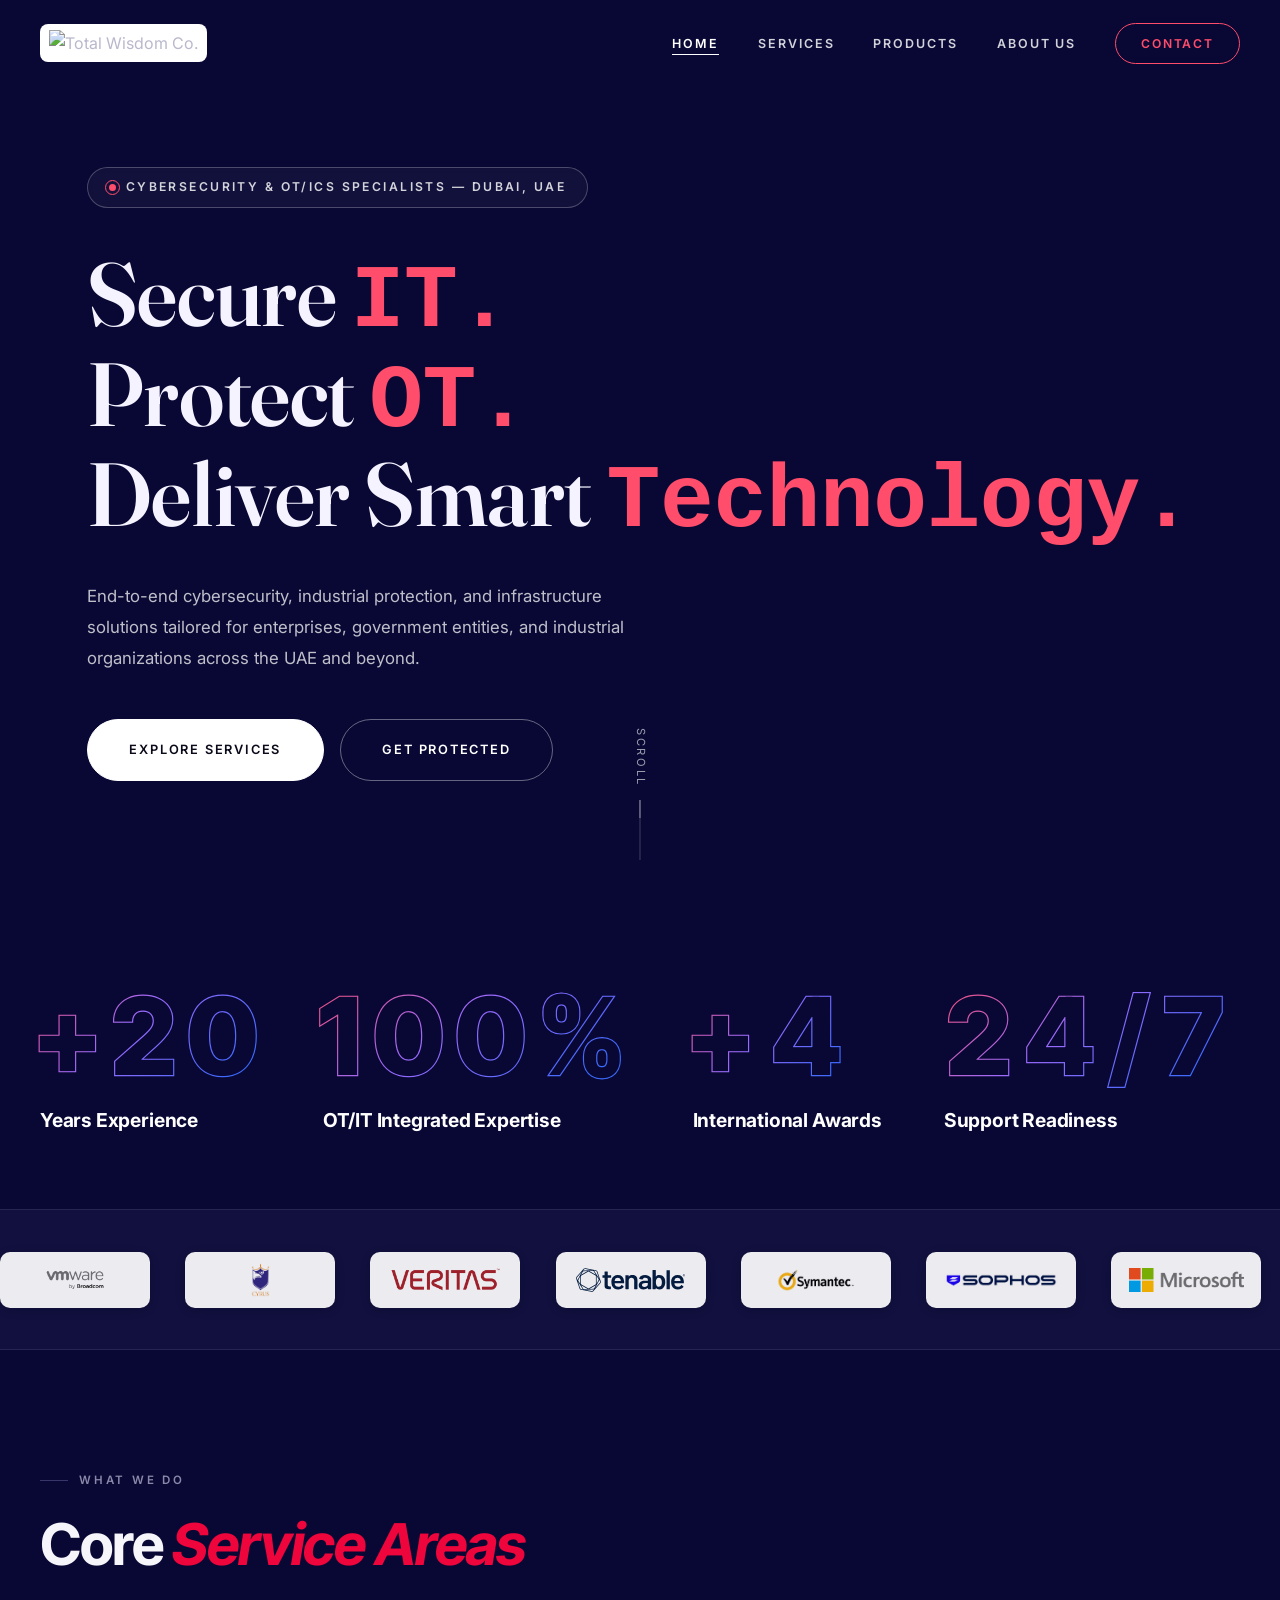
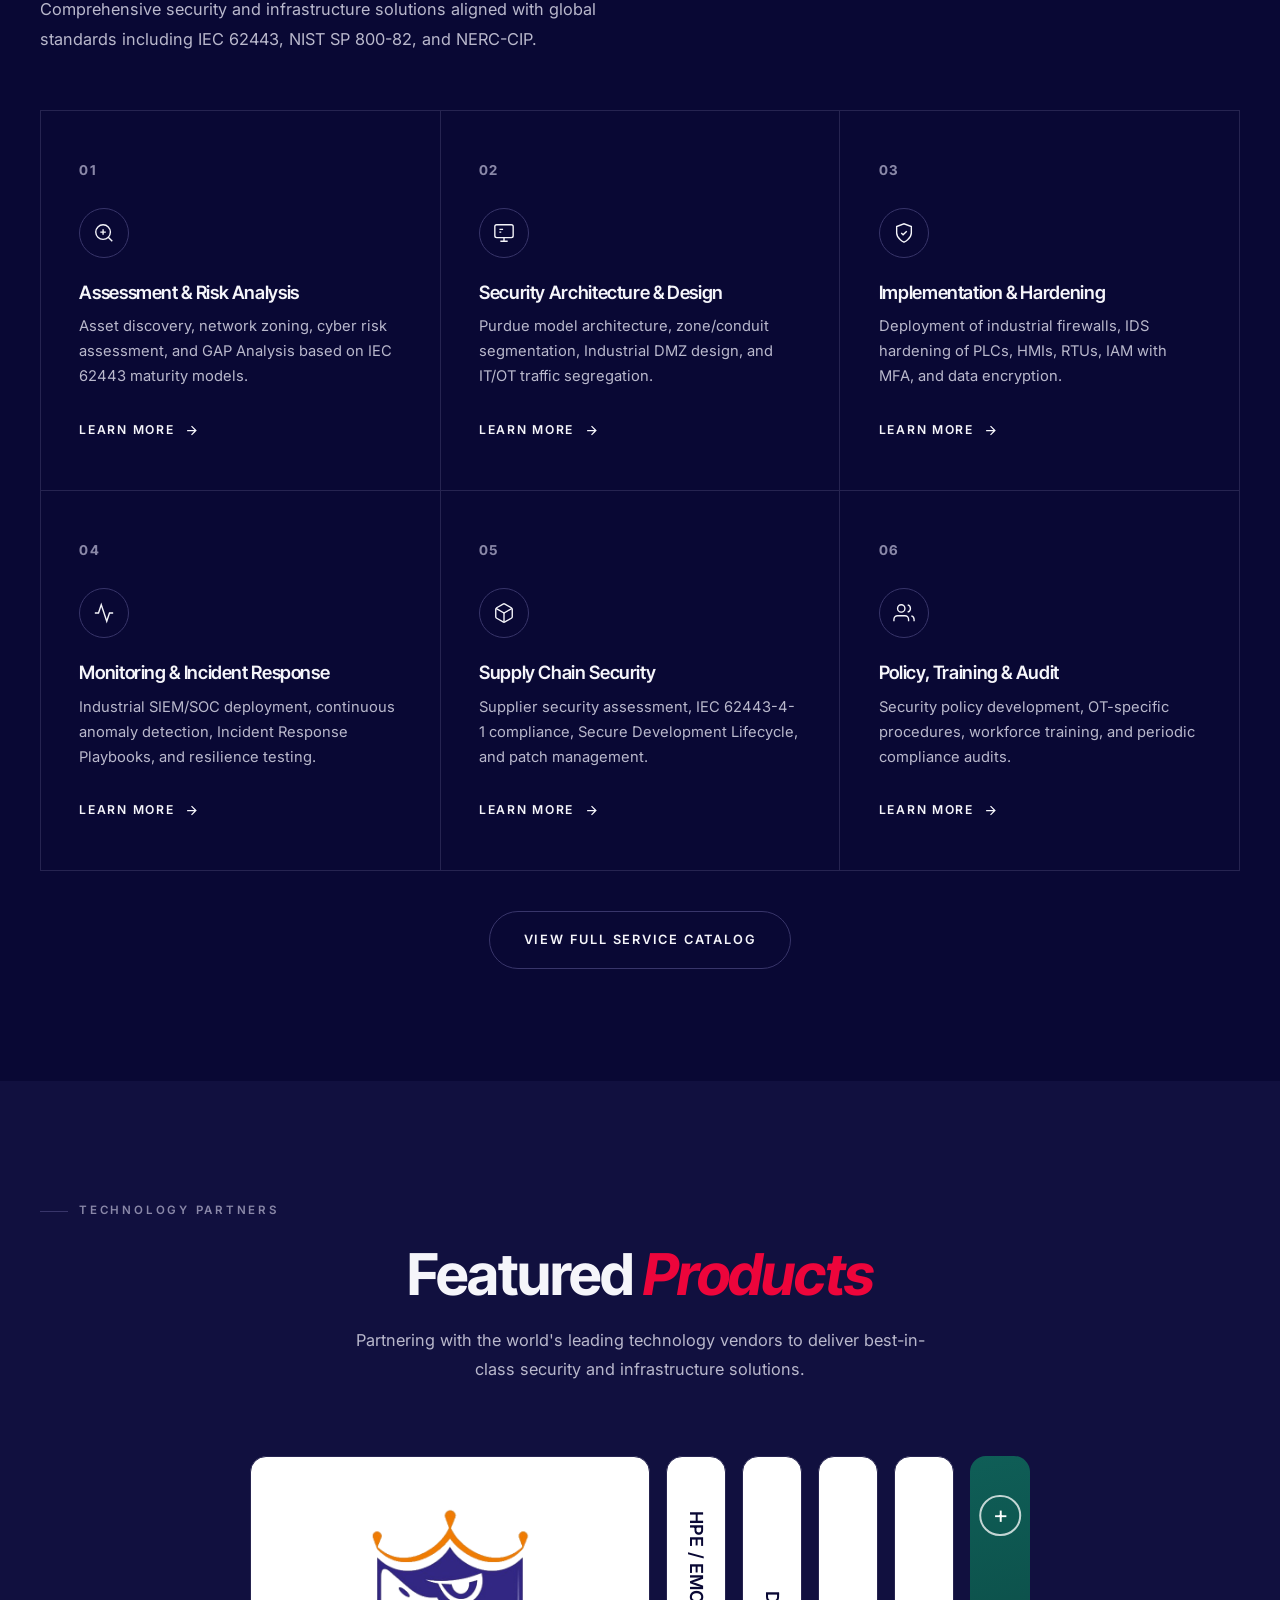
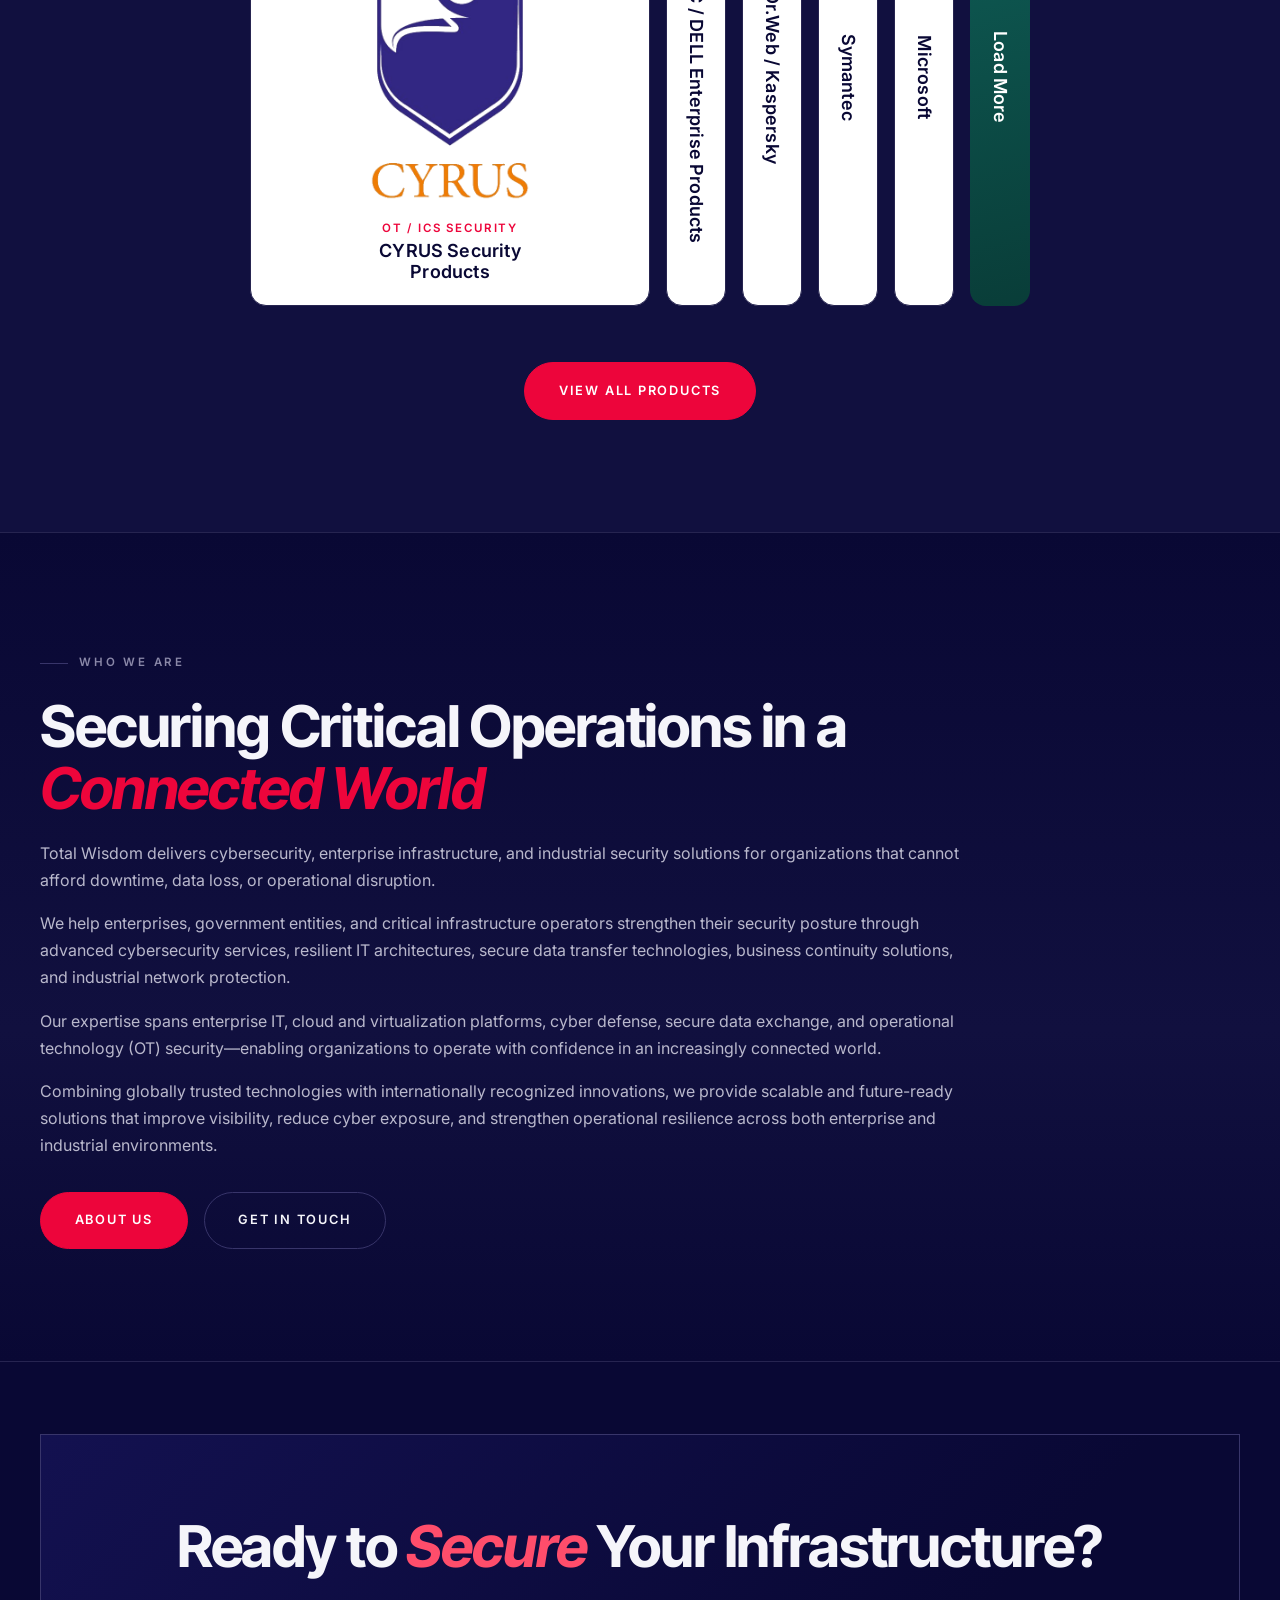
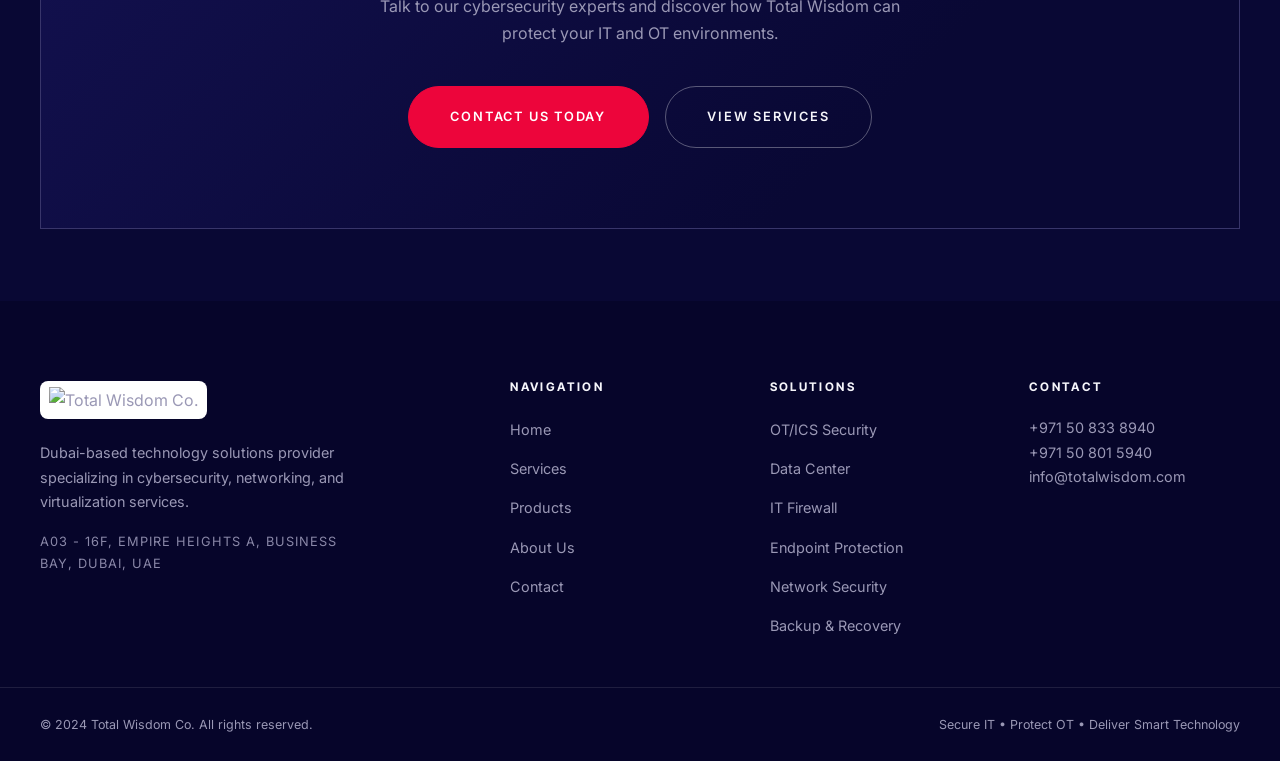
==== commit 3a50cf2b: "Add files via upload" ====
--- a/index.html
+++ b/index.html
@@ -4,6 +4,105 @@
   <meta charset="UTF-8" />
   <meta name="viewport" content="width=device-width, initial-scale=1.0" />
   <title>Total Wisdom Co. — Secure IT. Protect OT. Deliver Smart Technology.</title>
+  <meta name="description" content="Total Wisdom Co. is a Dubai-based B2B technology provider specializing in IT and OT/ICS cybersecurity, networking, virtualization, and data-center solutions across the UAE." />
+  <link rel="canonical" href="https://totalwisdom.com/" />
+
+  <!-- ── Structured Data: Organization · LocalBusiness · WebSite ── -->
+  <script type="application/ld+json">
+  {
+    "@context": "https://schema.org",
+    "@graph": [
+      {
+        "@type": "Organization",
+        "@id": "https://totalwisdom.com/#organization",
+        "name": "Total Wisdom Co.",
+        "alternateName": "Total Wisdom",
+        "url": "https://totalwisdom.com/",
+        "logo": {
+          "@type": "ImageObject",
+          "@id": "https://totalwisdom.com/#logo",
+          "url": "https://totalwisdom.com/assets/NTLOGOFinal-2.svg",
+          "caption": "Total Wisdom Co."
+        },
+        "image": { "@id": "https://totalwisdom.com/#logo" },
+        "description": "Dubai-based B2B technology solutions provider specializing in IT and OT/ICS cybersecurity, networking, virtualization, and data-center solutions.",
+        "slogan": "Secure IT. Protect OT. Deliver Smart Technology.",
+        "email": "info@totalwisdom.com",
+        "telephone": "+971508338940",
+        "foundingLocation": { "@type": "Place", "name": "Dubai, United Arab Emirates" },
+        "areaServed": [
+          { "@type": "Country", "name": "United Arab Emirates" },
+          { "@type": "Place", "name": "GCC" }
+        ],
+        "knowsAbout": [
+          "OT/ICS Security", "IT Firewall & Email Protection", "Data Center & Virtualization",
+          "Endpoint & User Protection", "Network Infrastructure & Security",
+          "Data Backup & Disaster Recovery", "IEC 62443", "NIST", "ISO 27001"
+        ],
+        "address": {
+          "@type": "PostalAddress",
+          "streetAddress": "A03 - 16F, Empire Heights Tower A, Business Bay",
+          "addressLocality": "Dubai",
+          "addressRegion": "Dubai",
+          "addressCountry": "AE"
+        },
+        "contactPoint": [
+          {
+            "@type": "ContactPoint",
+            "telephone": "+971508338940",
+            "contactType": "customer service",
+            "email": "info@totalwisdom.com",
+            "areaServed": "AE",
+            "availableLanguage": ["en", "ar"]
+          },
+          {
+            "@type": "ContactPoint",
+            "telephone": "+971508015940",
+            "contactType": "sales",
+            "areaServed": "AE",
+            "availableLanguage": ["en", "ar"]
+          }
+        ],
+        "award": [
+          "Gold Medal — Geneva Inventions Expo 2024 (CYRUS)",
+          "Silver Medal — Silicon Valley Invention Festival 2024 (CYRUS)",
+          "Gold Medal — iCAN Innovation Festival 2023 (CYRUS)",
+          "Gold Medal — Geneva Inventions Expo 2023 (CYRUS)"
+        ]
+      },
+      {
+        "@type": ["LocalBusiness", "ProfessionalService"],
+        "@id": "https://totalwisdom.com/#localbusiness",
+        "name": "Total Wisdom Co.",
+        "parentOrganization": { "@id": "https://totalwisdom.com/#organization" },
+        "url": "https://totalwisdom.com/",
+        "image": { "@id": "https://totalwisdom.com/#logo" },
+        "logo": { "@id": "https://totalwisdom.com/#logo" },
+        "telephone": "+971508338940",
+        "email": "info@totalwisdom.com",
+        "description": "Dubai-based B2B cybersecurity and IT/OT technology solutions provider.",
+        "address": {
+          "@type": "PostalAddress",
+          "streetAddress": "A03 - 16F, Empire Heights Tower A, Business Bay",
+          "addressLocality": "Dubai",
+          "addressRegion": "Dubai",
+          "addressCountry": "AE"
+        },
+        "geo": { "@type": "GeoCoordinates", "latitude": 25.1862, "longitude": 55.2632 },
+        "areaServed": { "@type": "Country", "name": "United Arab Emirates" },
+        "hasMap": "https://www.google.com/maps?q=Empire+Heights+A+Tower,+Business+Bay,+Dubai"
+      },
+      {
+        "@type": "WebSite",
+        "@id": "https://totalwisdom.com/#website",
+        "url": "https://totalwisdom.com/",
+        "name": "Total Wisdom Co.",
+        "inLanguage": "en",
+        "publisher": { "@id": "https://totalwisdom.com/#organization" }
+      }
+    ]
+  }
+  </script>
   <link rel="preconnect" href="https://fonts.googleapis.com" />
   <link rel="preconnect" href="https://fonts.gstatic.com" crossorigin />
   <link href="https://fonts.googleapis.com/css2?family=Inter+Tight:ital,wght@0,400;0,500;0,600;0,700;0,800;0,900;1,400;1,500;1,600;1,700;1,800&family=Inter:wght@400;500;600;700;800&display=swap" rel="stylesheet" />
@@ -13,9 +112,41 @@
   <style>
     /* ── HOME-SPECIFIC ── */
     .home-about { background: linear-gradient(180deg, var(--bg-0) 0%, var(--bg-1) 60%, var(--bg-0) 100%); }
-    .home-about-grid { display: grid; grid-template-columns: 1fr 1fr; gap: 5rem; align-items: center; }
-    @media(max-width:900px){ .home-about-grid{ grid-template-columns:1fr; gap:3rem; } }
+    .home-about-grid { display: grid; grid-template-columns: 1fr; gap: 5rem; align-items: center; }
+    .home-about-grid > div { max-width: 920px; }
     .home-about p { margin-bottom: 1rem; }
+
+    /* ── STAT BAND (gradient-outlined numbers) ── */
+    .stat-band {
+      background: var(--bg-0);
+      padding: clamp(3rem, 6vw, 5.5rem) 0;
+    }
+    .stat-band-row {
+      display: flex; flex-wrap: wrap; align-items: flex-end;
+      justify-content: space-between; gap: clamp(1.75rem, 4vw, 3.5rem);
+    }
+    .stat-band-item { flex: 0 1 auto; }
+    .stat-num-svg {
+      height: clamp(62px, 9.8vw, 122px); width: auto; max-width: 100%;
+      display: block; overflow: visible;
+    }
+    /* Fill glyphs with the page bg + stroke underneath, so internal
+       construction lines (e.g. the "+" built from two overlapping bars) are
+       hidden while the outer gradient outline stays. */
+    .stat-num-svg text {
+      fill: var(--bg-0); paint-order: stroke; stroke-width: 4;
+    }
+    .stat-band-label {
+      margin-top: .6rem; color: #fff;
+      font-family: var(--font-sans); font-weight: 700;
+      font-size: clamp(1rem, 1.5vw, 1.3rem); letter-spacing: -.01em; line-height: 1.25;
+      display: flex; align-items: center; gap: .55rem;
+    }
+    .stat-spark { width: clamp(15px, 1.5vw, 22px); height: auto; opacity: .7; flex-shrink: 0; }
+    @media(max-width:760px){
+      .stat-band-row { gap: 2.4rem 2.2rem; justify-content: flex-start; }
+      .stat-band-item { flex: 0 1 40%; }
+    }
     .featured-products { background: var(--bg-1); }
     .view-all-wrap { text-align:center; margin-top: 2.5rem; }
 
@@ -137,26 +268,60 @@
       <a href="services.html" class="btn-primary lg">Explore Services</a>
       <a href="contact.html"  class="btn-ghost lg">Get Protected</a>
     </div>
-    <div class="hero-stats">
-      <div class="stat">
-        <span class="stat-val" data-target="15">0</span><span class="stat-suf">+</span>
-        <span class="stat-lbl">Technology Partners</span>
-      </div>
-      <div class="stat-div"></div>
-      <div class="stat">
-        <span class="stat-val" data-target="4">0</span><span class="stat-suf">+</span>
-        <span class="stat-lbl">International Awards</span>
-      </div>
-      <div class="stat-div"></div>
-      <div class="stat">
-        <span class="stat-val" data-target="6">0</span><span class="stat-suf">+</span>
-        <span class="stat-lbl">Core Service Areas</span>
-      </div>
-    </div>
   </div>
   <div class="hero-scroll">
     <span>Scroll</span>
     <div class="scroll-bar"></div>
+  </div>
+</section>
+
+<!-- ── STAT BAND ── -->
+<section class="stat-band">
+  <!-- shared gradient for the outlined numbers (red → blue) -->
+  <svg width="0" height="0" style="position:absolute" aria-hidden="true" focusable="false">
+    <defs>
+      <linearGradient id="statGrad" x1="0" y1="0" x2="1" y2="0.55">
+        <stop offset="0"   stop-color="#ff4d6b"/>
+        <stop offset="0.5" stop-color="#9b6bff"/>
+        <stop offset="1"   stop-color="#3b6bff"/>
+      </linearGradient>
+    </defs>
+  </svg>
+  <div class="container">
+    <div class="stat-band-row">
+      <div class="stat-band-item reveal">
+        <svg class="stat-num-svg" viewBox="0 0 380 210" preserveAspectRatio="xMinYMid meet" aria-hidden="true">
+          <text x="190" y="168" text-anchor="middle" letter-spacing="16" fill="none" stroke="url(#statGrad)" stroke-width="2"
+                font-family="'Inter Tight','Inter',sans-serif" font-weight="800" font-size="185"
+                data-count="20" data-prefix="+" data-suffix="">+20</text>
+        </svg>
+        <div class="stat-band-label">Years Experience</div>
+      </div>
+      <div class="stat-band-item reveal d1">
+        <svg class="stat-num-svg" viewBox="0 0 530 210" preserveAspectRatio="xMinYMid meet" aria-hidden="true">
+          <text x="265" y="168" text-anchor="middle" letter-spacing="16" fill="none" stroke="url(#statGrad)" stroke-width="2"
+                font-family="'Inter Tight','Inter',sans-serif" font-weight="800" font-size="185"
+                data-count="100" data-prefix="" data-suffix="%">100%</text>
+        </svg>
+        <div class="stat-band-label">OT/IT Integrated Expertise</div>
+      </div>
+      <div class="stat-band-item reveal d2">
+        <svg class="stat-num-svg" viewBox="0 0 270 210" preserveAspectRatio="xMinYMid meet" aria-hidden="true">
+          <text x="135" y="168" text-anchor="middle" letter-spacing="26" fill="none" stroke="url(#statGrad)" stroke-width="2"
+                font-family="'Inter Tight','Inter',sans-serif" font-weight="800" font-size="185"
+                data-count="4" data-prefix="+" data-suffix="">+4</text>
+        </svg>
+        <div class="stat-band-label">International Awards</div>
+      </div>
+      <div class="stat-band-item reveal d3">
+        <svg class="stat-num-svg" viewBox="0 0 510 210" preserveAspectRatio="xMinYMid meet" aria-hidden="true">
+          <text x="255" y="168" text-anchor="middle" letter-spacing="24" fill="none" stroke="url(#statGrad)" stroke-width="2"
+                font-family="'Inter Tight','Inter',sans-serif" font-weight="800" font-size="185"
+                data-count="24" data-prefix="" data-suffix="/7">24/7</text>
+        </svg>
+        <div class="stat-band-label">Support Readiness</div>
+      </div>
+    </div>
   </div>
 </section>
 
@@ -164,31 +329,31 @@
 <div class="marquee-section">
   <div class="marquee-track">
     <!-- set 1 -->
-    <div class="marquee-item"><img src="https://totalwisdom.com/wp-content/uploads/2025/11/wm1-640x478.webp" alt="VMware" /></div>
-    <div class="marquee-item"><img src="https://totalwisdom.com/wp-content/uploads/2025/11/ICS-640x478.webp" alt="CYRUS" /></div>
-    <div class="marquee-item"><img src="https://totalwisdom.com/wp-content/uploads/2025/09/veritas-1-640x478.webp" alt="Veritas" /></div>
-    <div class="marquee-item"><img src="https://totalwisdom.com/wp-content/uploads/2025/09/Tenable-1-640x478.webp" alt="Tenable" /></div>
-    <div class="marquee-item"><img src="https://totalwisdom.com/wp-content/uploads/2025/09/Symantec-2-640x478.webp" alt="Symantec" /></div>
-    <div class="marquee-item"><img src="https://totalwisdom.com/wp-content/uploads/2025/09/sophos-2-640x478.webp" alt="Sophos" /></div>
-    <div class="marquee-item"><img src="https://totalwisdom.com/wp-content/uploads/2025/09/Microsoft-1-640x478.webp" alt="Microsoft" /></div>
-    <div class="marquee-item"><img src="https://totalwisdom.com/wp-content/uploads/2025/08/Cisco-1-640x478.webp" alt="Cisco" /></div>
-    <div class="marquee-item"><img src="https://totalwisdom.com/wp-content/uploads/2025/08/Fortinet-640x478.webp" alt="Fortinet" /></div>
-    <div class="marquee-item"><img src="https://totalwisdom.com/wp-content/uploads/2025/08/hp-2-640x478.webp" alt="HPE" /></div>
-    <div class="marquee-item"><img src="https://totalwisdom.com/wp-content/uploads/2025/08/kasper-1-640x478.webp" alt="Kaspersky" /></div>
-    <div class="marquee-item"><img src="https://totalwisdom.com/wp-content/uploads/2024/02/Bitdefender-1-640x478.webp" alt="Bitdefender" /></div>
+    <div class="marquee-item"><img src="assets/VMware-Logo.png" alt="VMware — Total Wisdom technology partner" loading="lazy" /></div>
+    <div class="marquee-item"><img src="assets/cyrus-logo.png" alt="CYRUS — Total Wisdom industrial security brand" loading="lazy" /></div>
+    <div class="marquee-item"><img src="assets/Veritas-Logo.jpg" alt="Veritas — Total Wisdom technology partner" loading="lazy" /></div>
+    <div class="marquee-item"><img src="assets/Tenable_logo.svg" alt="Tenable — Total Wisdom technology partner" loading="lazy" /></div>
+    <div class="marquee-item"><img src="assets/Symantec-logo.webp" alt="Symantec — Total Wisdom technology partner" loading="lazy" /></div>
+    <div class="marquee-item"><img src="assets/Sophos-logo.png" alt="Sophos — Total Wisdom technology partner" loading="lazy" /></div>
+    <div class="marquee-item"><img src="assets/Microsoft_logo.png" alt="Microsoft — Total Wisdom technology partner" loading="lazy" /></div>
+    <div class="marquee-item"><img src="assets/Cisco_logo.png" alt="Cisco — Total Wisdom technology partner" loading="lazy" /></div>
+    <div class="marquee-item"><img src="assets/Fortinet_logo.svg" alt="Fortinet — Total Wisdom technology partner" loading="lazy" /></div>
+    <div class="marquee-item"><img src="assets/Hewlett_Packard_Enterprise_logo.png" alt="Hewlett Packard Enterprise (HPE) — Total Wisdom technology partner" loading="lazy" /></div>
+    <div class="marquee-item"><img src="assets/kaspersky-logo.jpg" alt="Kaspersky — Total Wisdom technology partner" loading="lazy" /></div>
+    <div class="marquee-item"><img src="assets/Bitdefender-Logo.png" alt="Bitdefender — Total Wisdom technology partner" loading="lazy" /></div>
     <!-- set 2 (duplicate for seamless loop) -->
-    <div class="marquee-item"><img src="https://totalwisdom.com/wp-content/uploads/2025/11/wm1-640x478.webp" alt="VMware" /></div>
-    <div class="marquee-item"><img src="https://totalwisdom.com/wp-content/uploads/2025/11/ICS-640x478.webp" alt="CYRUS" /></div>
-    <div class="marquee-item"><img src="https://totalwisdom.com/wp-content/uploads/2025/09/veritas-1-640x478.webp" alt="Veritas" /></div>
-    <div class="marquee-item"><img src="https://totalwisdom.com/wp-content/uploads/2025/09/Tenable-1-640x478.webp" alt="Tenable" /></div>
-    <div class="marquee-item"><img src="https://totalwisdom.com/wp-content/uploads/2025/09/Symantec-2-640x478.webp" alt="Symantec" /></div>
-    <div class="marquee-item"><img src="https://totalwisdom.com/wp-content/uploads/2025/09/sophos-2-640x478.webp" alt="Sophos" /></div>
-    <div class="marquee-item"><img src="https://totalwisdom.com/wp-content/uploads/2025/09/Microsoft-1-640x478.webp" alt="Microsoft" /></div>
-    <div class="marquee-item"><img src="https://totalwisdom.com/wp-content/uploads/2025/08/Cisco-1-640x478.webp" alt="Cisco" /></div>
-    <div class="marquee-item"><img src="https://totalwisdom.com/wp-content/uploads/2025/08/Fortinet-640x478.webp" alt="Fortinet" /></div>
-    <div class="marquee-item"><img src="https://totalwisdom.com/wp-content/uploads/2025/08/hp-2-640x478.webp" alt="HPE" /></div>
-    <div class="marquee-item"><img src="https://totalwisdom.com/wp-content/uploads/2025/08/kasper-1-640x478.webp" alt="Kaspersky" /></div>
-    <div class="marquee-item"><img src="https://totalwisdom.com/wp-content/uploads/2024/02/Bitdefender-1-640x478.webp" alt="Bitdefender" /></div>
+    <div class="marquee-item"><img src="assets/VMware-Logo.png" alt="VMware — Total Wisdom technology partner" loading="lazy" /></div>
+    <div class="marquee-item"><img src="assets/cyrus-logo.png" alt="CYRUS — Total Wisdom industrial security brand" loading="lazy" /></div>
+    <div class="marquee-item"><img src="assets/Veritas-Logo.jpg" alt="Veritas — Total Wisdom technology partner" loading="lazy" /></div>
+    <div class="marquee-item"><img src="assets/Tenable_logo.svg" alt="Tenable — Total Wisdom technology partner" loading="lazy" /></div>
+    <div class="marquee-item"><img src="assets/Symantec-logo.webp" alt="Symantec — Total Wisdom technology partner" loading="lazy" /></div>
+    <div class="marquee-item"><img src="assets/Sophos-logo.png" alt="Sophos — Total Wisdom technology partner" loading="lazy" /></div>
+    <div class="marquee-item"><img src="assets/Microsoft_logo.png" alt="Microsoft — Total Wisdom technology partner" loading="lazy" /></div>
+    <div class="marquee-item"><img src="assets/Cisco_logo.png" alt="Cisco — Total Wisdom technology partner" loading="lazy" /></div>
+    <div class="marquee-item"><img src="assets/Fortinet_logo.svg" alt="Fortinet — Total Wisdom technology partner" loading="lazy" /></div>
+    <div class="marquee-item"><img src="assets/Hewlett_Packard_Enterprise_logo.png" alt="Hewlett Packard Enterprise (HPE) — Total Wisdom technology partner" loading="lazy" /></div>
+    <div class="marquee-item"><img src="assets/kaspersky-logo.jpg" alt="Kaspersky — Total Wisdom technology partner" loading="lazy" /></div>
+    <div class="marquee-item"><img src="assets/Bitdefender-Logo.png" alt="Bitdefender — Total Wisdom technology partner" loading="lazy" /></div>
   </div>
 </div>
 
@@ -295,40 +460,6 @@
         <div class="hero-actions reveal" style="margin-top:2rem; margin-bottom:0;">
           <a href="about.html" class="btn-primary">About Us</a>
           <a href="contact.html" class="btn-ghost">Get in Touch</a>
-        </div>
-      </div>
-      <div class="info-stat-grid">
-        <div class="info-card stat-card reveal d1">
-          <div class="info-card-inner">
-            <div class="info-card-content">
-              <div class="info-stat-n"><span data-target="15">0</span>+</div>
-              <div class="info-stat-l">Technology Partners</div>
-            </div>
-          </div>
-        </div>
-        <div class="info-card stat-card reveal d1">
-          <div class="info-card-inner">
-            <div class="info-card-content">
-              <div class="info-stat-n"><span data-target="4">0</span> 🥇</div>
-              <div class="info-stat-l">International Innovation Awards</div>
-            </div>
-          </div>
-        </div>
-        <div class="info-card stat-card reveal d2">
-          <div class="info-card-inner">
-            <div class="info-card-content">
-              <div class="info-stat-n"><span data-target="6">0</span>+</div>
-              <div class="info-stat-l">Specialized Service Areas</div>
-            </div>
-          </div>
-        </div>
-        <div class="info-card stat-card reveal d2">
-          <div class="info-card-inner">
-            <div class="info-card-content">
-              <div class="info-stat-n">UAE &amp; GCC</div>
-              <div class="info-stat-l">Regional Presence</div>
-            </div>
-          </div>
         </div>
       </div>
     </div>
@@ -504,5 +635,31 @@
     });
   })();
 </script>
+
+<!-- Stat band: count-up animation for the gradient-outlined numbers -->
+<script>
+  (function () {
+    const nums = document.querySelectorAll('.stat-num-svg text[data-count]');
+    if (!nums.length) return;
+    const reduce = window.matchMedia('(prefers-reduced-motion: reduce)').matches;
+    if (reduce) return; // keep final values for users who prefer no motion
+    const ease  = p => 1 - Math.pow(1 - p, 3);
+    const label = (el, n) => (el.dataset.prefix || '') + n + (el.dataset.suffix || '');
+    nums.forEach(el => { el.textContent = label(el, 0); }); // reset so it can count up
+    const run = el => {
+      const target = +el.dataset.count, dur = 1800, t0 = performance.now();
+      const tick = now => {
+        const p = Math.min((now - t0) / dur, 1);
+        el.textContent = label(el, Math.floor(ease(p) * target));
+        if (p < 1) requestAnimationFrame(tick); else el.textContent = label(el, target);
+      };
+      requestAnimationFrame(tick);
+    };
+    const io = new IntersectionObserver(entries => {
+      entries.forEach(e => { if (e.isIntersecting) { run(e.target); io.unobserve(e.target); } });
+    }, { threshold: 0.35 });
+    nums.forEach(n => io.observe(n));
+  })();
+</script>
 </body>
 </html>
--- a/style.css
+++ b/style.css
@@ -265,7 +265,7 @@
 .stat-div { width: 1px; height: 42px; background: var(--line-strong); }
 
 .hero-scroll {
-  position: absolute; right: 2.5rem; bottom: 2.5rem; z-index: 2;
+  position: absolute; left: 50%; transform: translateX(-50%); bottom: 2.5rem; z-index: 2;
   display: flex; flex-direction: column; align-items: center; gap: .8rem;
 }
 .hero-scroll span {
@@ -308,13 +308,26 @@
   background: var(--bg-soft); border-top: 1px solid var(--line); border-bottom: 1px solid var(--line);
   padding: 2.6rem 0; overflow: hidden;
 }
-.marquee-track { display: flex; gap: 4.5rem; width: max-content; animation: marquee 38s linear infinite; }
-.marquee-item { display: flex; align-items: center; justify-content: center; height: 36px; flex-shrink: 0; }
+.marquee-track { display: flex; gap: 2.2rem; width: max-content; animation: marquee 38s linear infinite; align-items: center; }
+.marquee-item {
+  flex-shrink: 0; box-sizing: border-box;
+  width: 150px; height: 56px;
+  display: flex; align-items: center; justify-content: center;
+  padding: .7rem 1.1rem;
+  background: #fff; border-radius: 10px;
+  box-shadow: 0 2px 12px rgba(0,0,0,.18);
+  opacity: .92; transition: var(--trans);
+}
 .marquee-item img {
-  height: 100%; width: auto; object-fit: contain;
-  filter: grayscale(1) contrast(.9); opacity: .5; transition: var(--trans);
-}
-.marquee-item:hover img { filter: grayscale(0); opacity: 1; }
+  max-width: 100%; max-height: 100%; width: auto; height: auto;
+  object-fit: contain; display: block; transition: filter .3s ease;
+}
+.marquee-item:hover { opacity: 1; transform: translateY(-2px); box-shadow: 0 6px 18px rgba(0,0,0,.28); }
+.marquee-item:hover img { filter: grayscale(100%); }
+/* Logos that read small in the uniform box — bump 25% */
+.marquee-item img[src*="kaspersky"],
+.marquee-item img[src*="Bitdefender"],
+.marquee-item img[src*="Symantec"] { transform: scale(1.25); }
 @keyframes marquee { from{ transform: translateX(0); } to{ transform: translateX(-50%); } }
 
 /* ════════════════════════════════════════════
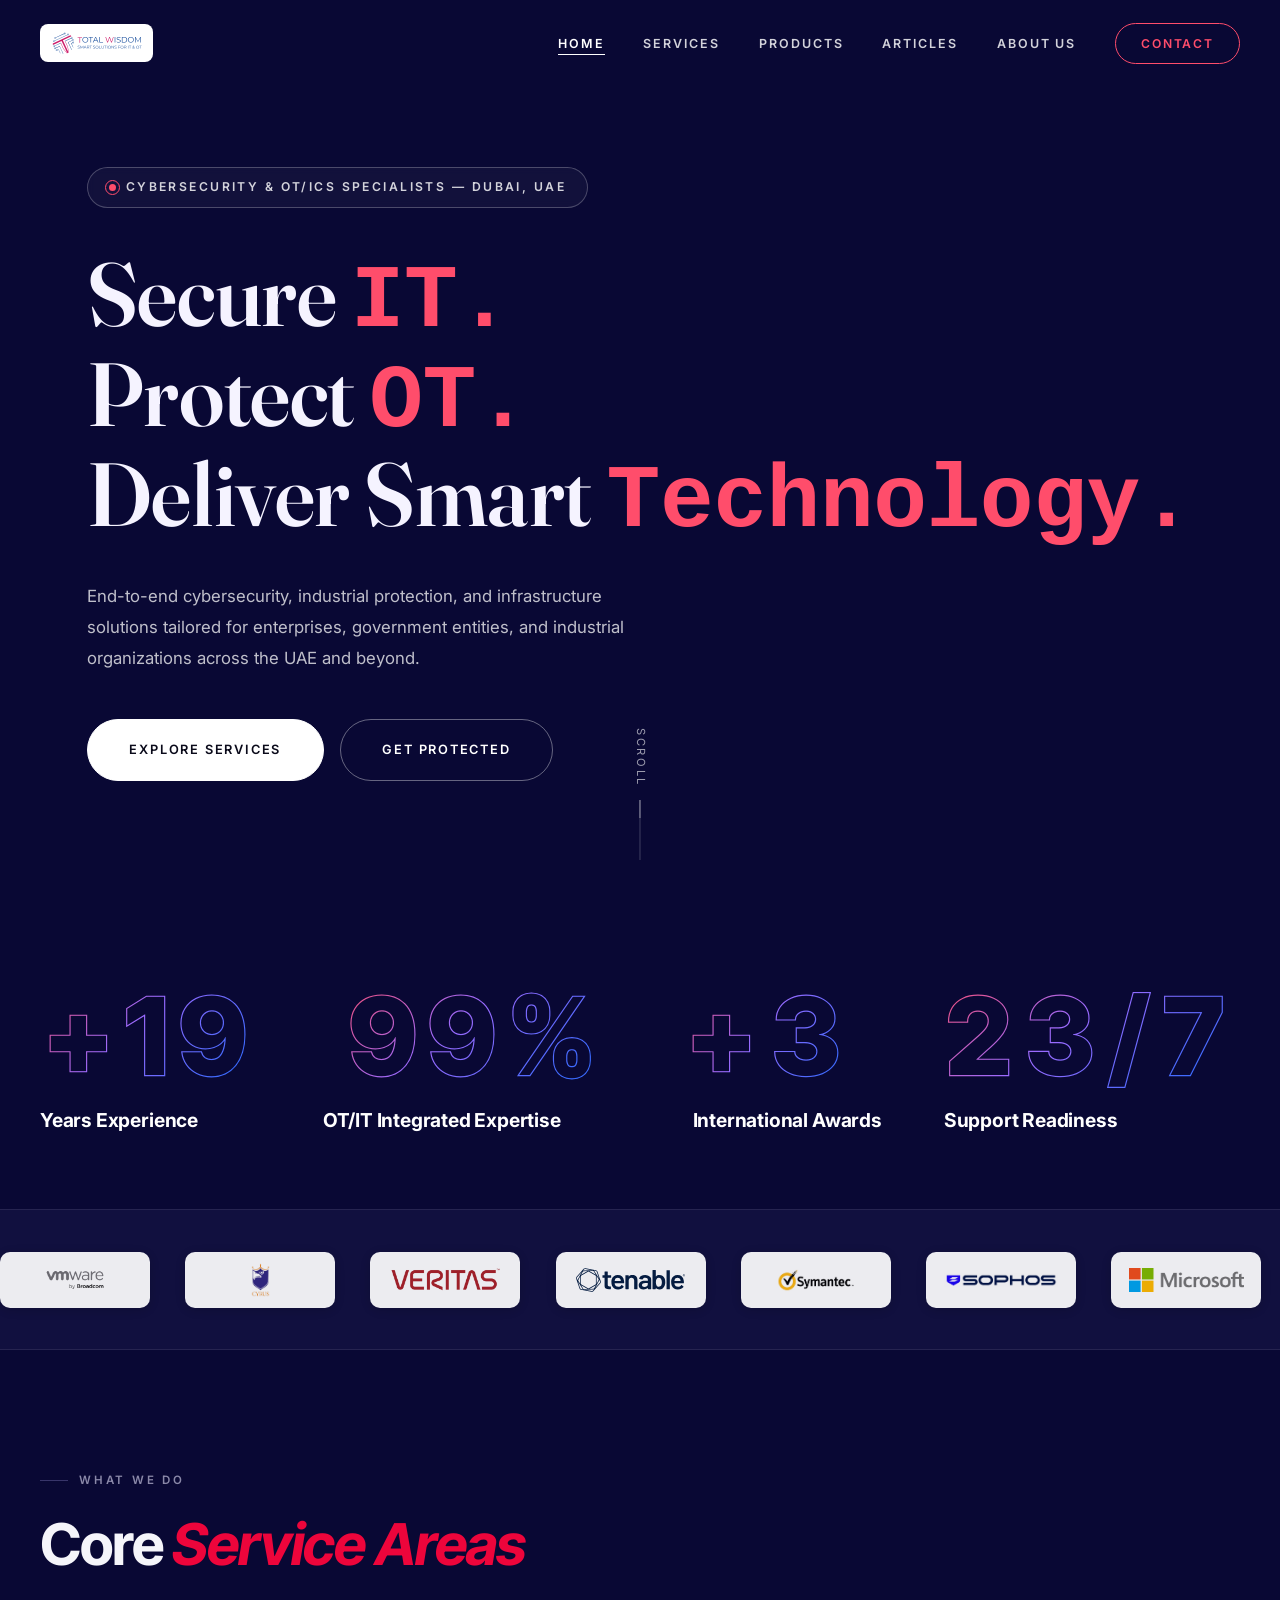
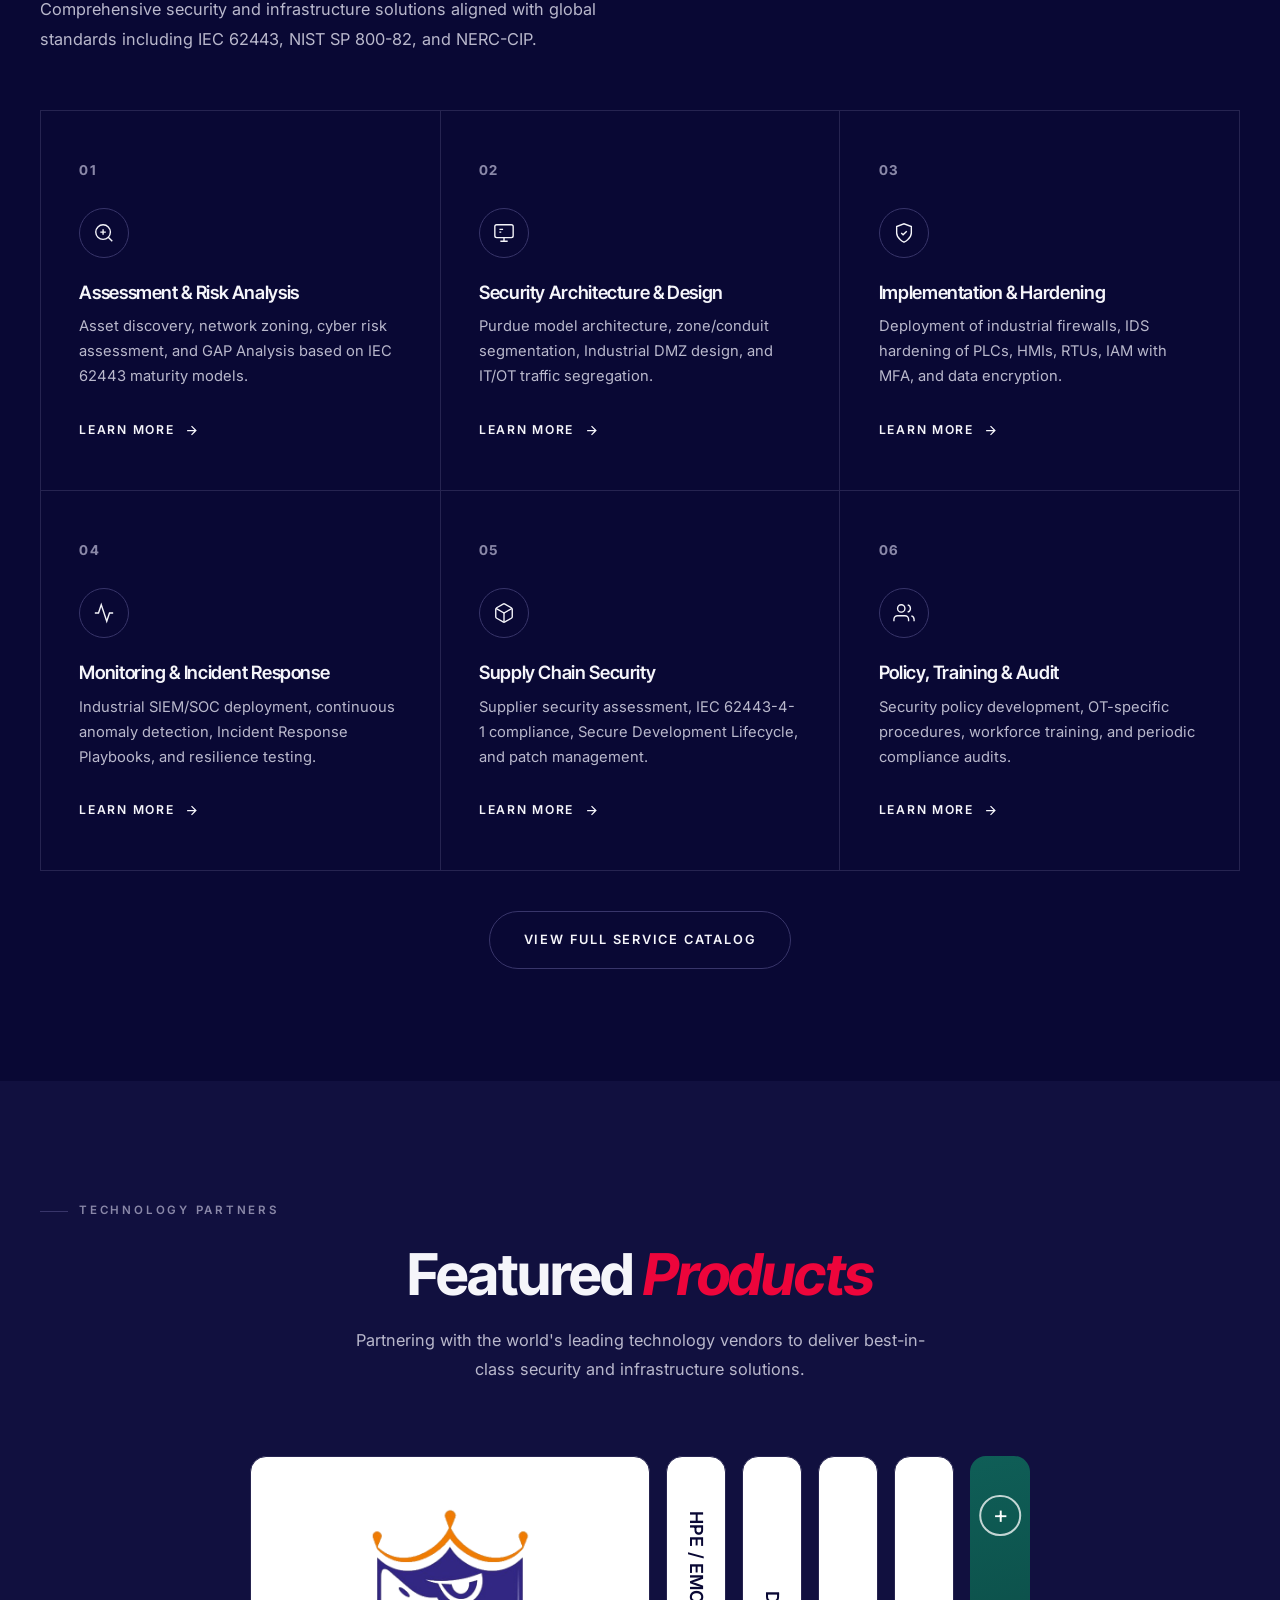
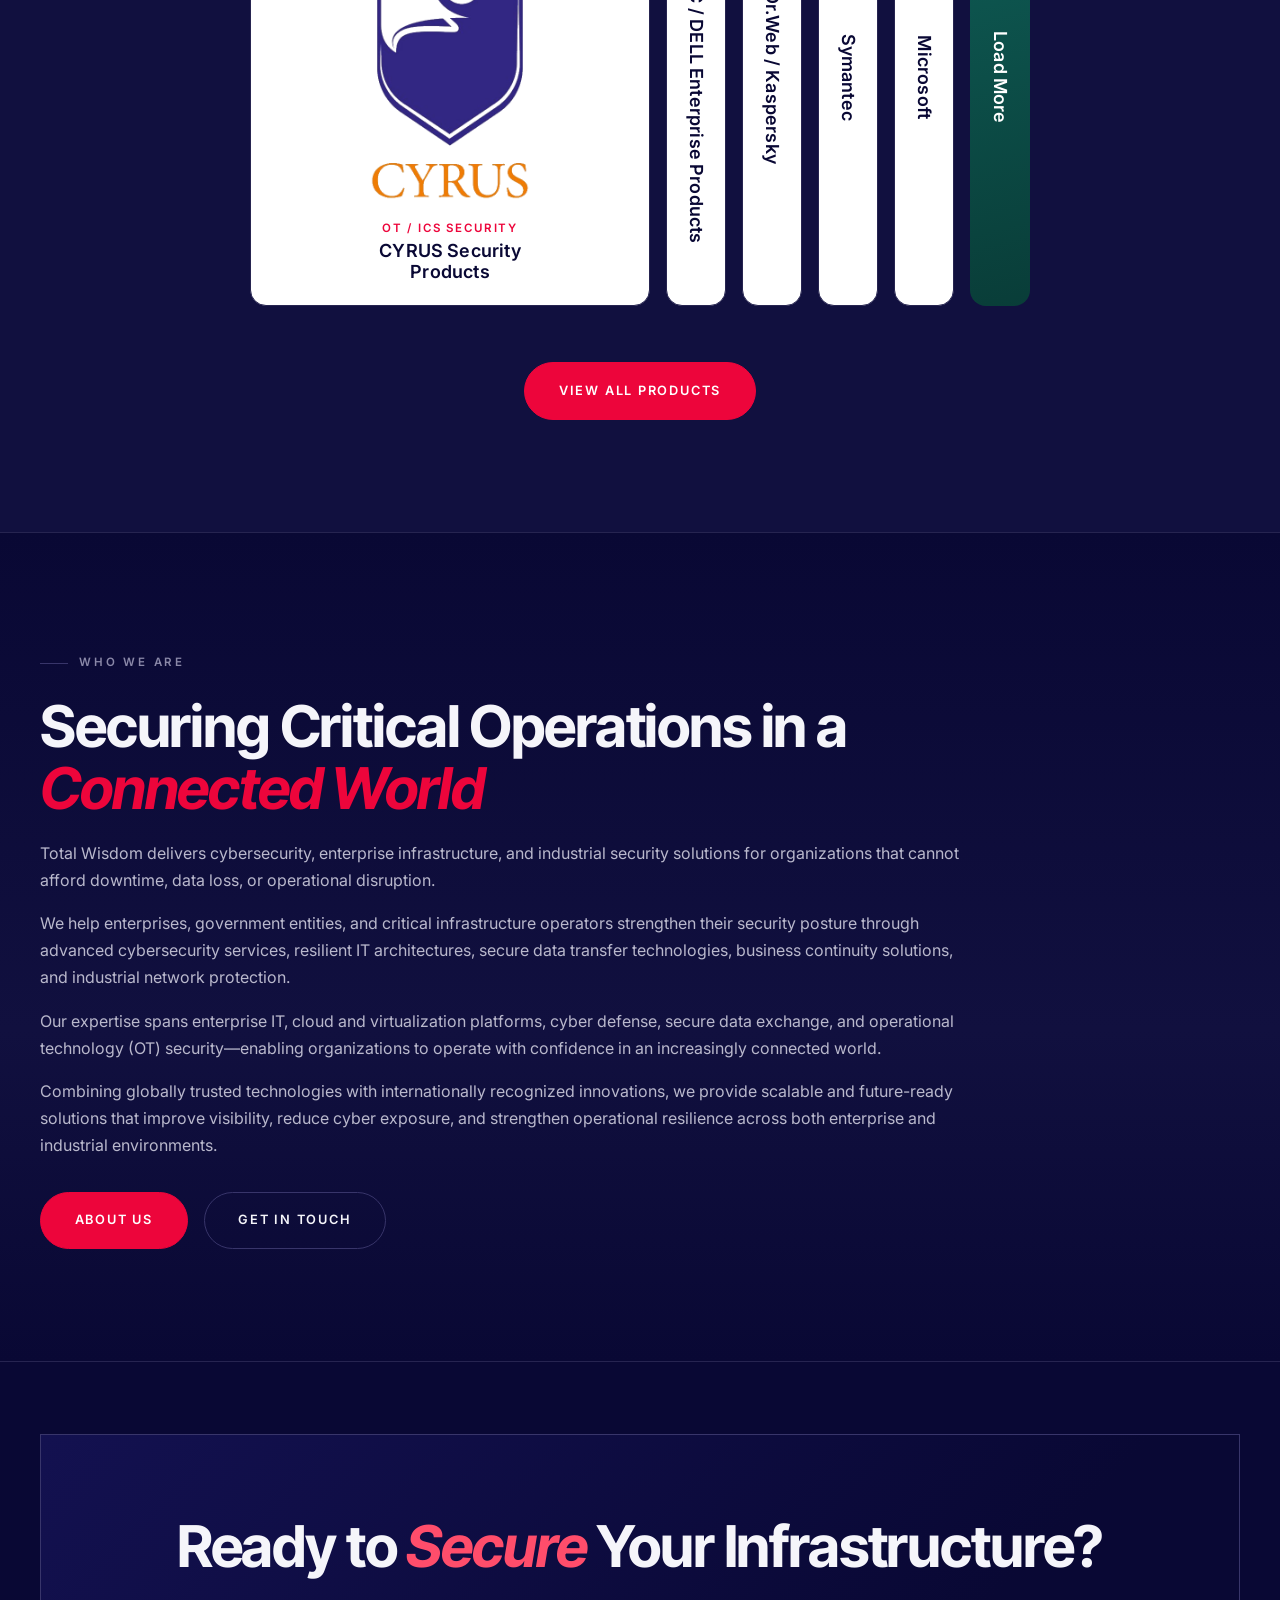
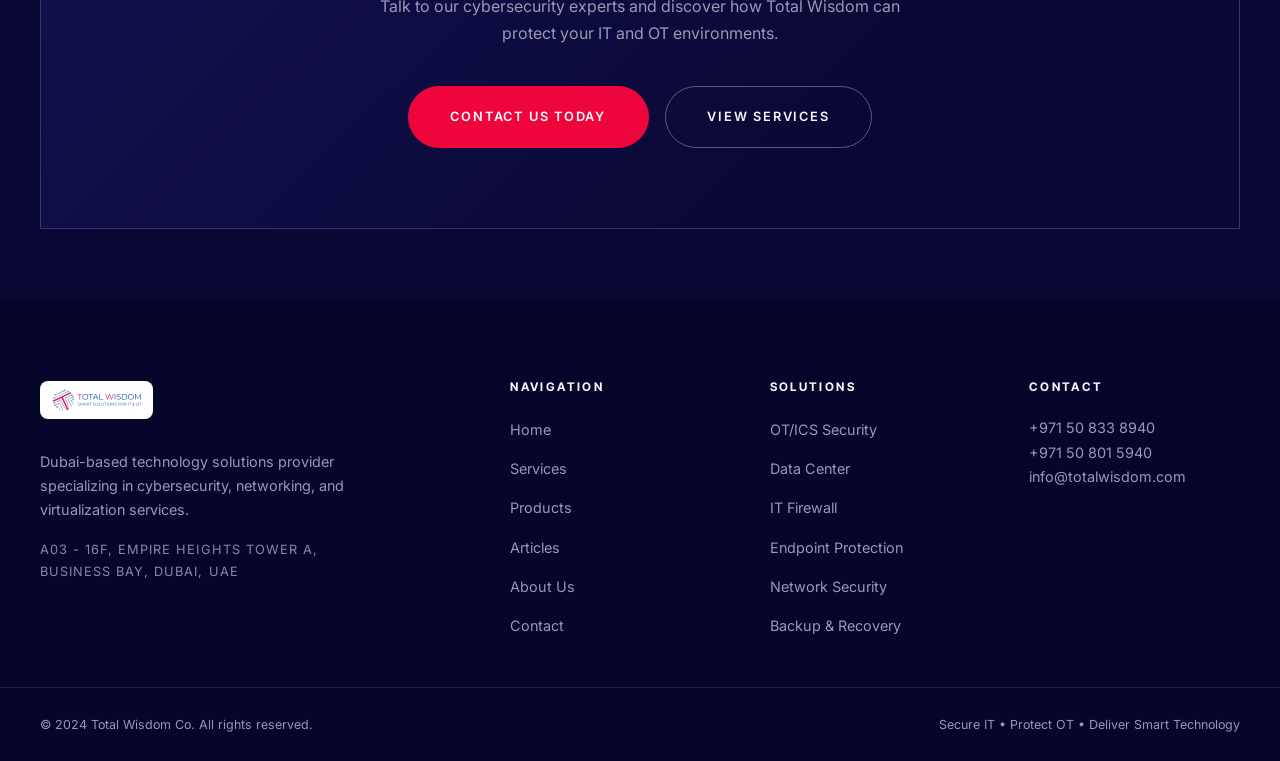
==== commit 9b669b3f: "Add files via upload" ====
--- a/index.html
+++ b/index.html
@@ -155,7 +155,8 @@
     .hero-video {
       position: absolute; top: 0; right: 0; bottom: 0;
       width: 50%; z-index: 0; overflow: hidden;
-      pointer-events: none; background: #090834;
+      pointer-events: none;
+      background: #090834 url('assets/hero-poster.jpg') center/cover no-repeat;
     }
     .hero-video .hv {
       position: absolute; inset: 0;
@@ -238,7 +239,8 @@
       <li><a href="index.html"    data-page="home">Home</a></li>
       <li><a href="services.html" data-page="services">Services</a></li>
       <li><a href="products.html" data-page="products">Products</a></li>
-      <li><a href="about.html"    data-page="about">About Us</a></li>
+      <li><a href="/articles" data-page="articles">Articles</a></li>
+      <li><a href="about.html" data-page="about">About Us</a></li>
       <li><a href="contact.html"  data-page="contact" class="nav-cta">Contact</a></li>
     </ul>
   </div>
@@ -247,8 +249,8 @@
 <!-- ── HERO ── -->
 <section class="home-hero hero-shaded">
   <div class="hero-video" aria-hidden="true">
-    <video class="hv" src="assets/output.mp4" autoplay muted playsinline preload="auto"></video>
-    <video class="hv" src="assets/output.mp4" muted playsinline preload="auto"></video>
+    <video class="hv" src="assets/output.mp4" muted playsinline preload="none" poster="assets/hero-poster.jpg"></video>
+    <video class="hv" src="assets/output.mp4" muted playsinline preload="none" poster="assets/hero-poster.jpg"></video>
   </div>
   <div class="hero-grid"></div>
   <div class="container">
@@ -490,7 +492,7 @@
             <img src="assets/NTLOGOFinal-2.svg" alt="Total Wisdom Co." />
           </a>
           <p>Dubai-based technology solutions provider specializing in cybersecurity, networking, and virtualization services.</p>
-          <p class="tagline">A03 - 16F, Empire Heights A, Business Bay, Dubai, UAE</p>
+          <p class="tagline">A03 - 16F, Empire Heights Tower A, Business Bay, Dubai, UAE</p>
         </div>
         <div class="footer-col">
           <h5>Navigation</h5>
@@ -498,6 +500,7 @@
             <li><a href="index.html">Home</a></li>
             <li><a href="services.html">Services</a></li>
             <li><a href="products.html">Products</a></li>
+            <li><a href="/articles">Articles</a></li>
             <li><a href="about.html">About Us</a></li>
             <li><a href="contact.html">Contact</a></li>
           </ul>
@@ -533,25 +536,30 @@
 <script src="script.js"></script>
 <script>
   /* Seamless hero video loop — crossfade two stacked copies at the seam
-     so the loop has a zero-second, gapless transition (no visible jump). */
+     so the loop has a zero-second, gapless transition (no visible jump).
+
+     Core Web Vitals safeguards:
+       • preload="none" + deferred start (after load / idle) so the video
+         never competes with the LCP for bandwidth or main-thread time;
+       • prefers-reduced-motion honored — we keep the static poster instead;
+       • playback pauses when the hero scrolls off-screen or the tab is
+         hidden, so no decode/GPU work happens when it isn't visible. */
   (function () {
     var wrap = document.querySelector('.hero-video');
     if (!wrap) return;
     var vids = wrap.querySelectorAll('video.hv');
     if (vids.length < 2) return;
 
+    var reduce = window.matchMedia('(prefers-reduced-motion: reduce)');
     var FADE = 0.7;            // seconds of overlap (>= CSS transition)
     var RATE = 0.7;            // 70% of normal playback speed
     var cur = vids[0], nxt = vids[1];
-    var armed = false;
+    var armed = false, started = false, booted = false, onScreen = true;
 
     vids.forEach(function (v) {
       v.playbackRate = RATE;
       v.addEventListener('loadedmetadata', function () { v.playbackRate = RATE; });
     });
-
-    cur.classList.add('show');
-    cur.play().catch(function () {});
 
     function tick() {
       if (!cur.duration) return;
@@ -572,6 +580,46 @@
       v.addEventListener('timeupdate', tick);
       v.addEventListener('ended', swap);
     });
+
+    function start() {
+      if (started || !booted || reduce.matches || !onScreen || document.hidden) return;
+      started = true;
+      cur.load();                 // preload="none" — fetch only now, post-LCP
+      cur.classList.add('show');
+      cur.play().catch(function () { started = false; });
+    }
+    function resume() { started ? cur.play().catch(function () {}) : start(); }
+    function pauseAll() { cur.pause(); nxt.pause(); }
+
+    // Pause when the hero leaves the viewport.
+    if ('IntersectionObserver' in window) {
+      new IntersectionObserver(function (e) {
+        onScreen = e[0].isIntersecting;
+        if (!onScreen) pauseAll();
+        else if (!document.hidden) resume();
+      }, { threshold: 0.01 }).observe(wrap);
+    }
+
+    // Pause while the tab is in the background.
+    document.addEventListener('visibilitychange', function () {
+      if (document.hidden) pauseAll();
+      else if (onScreen) resume();
+    });
+
+    // Stop if the user switches reduced-motion on mid-session.
+    if (reduce.addEventListener) {
+      reduce.addEventListener('change', function (e) { if (e.matches) pauseAll(); });
+    }
+
+    // Defer the very first start until the page is idle and painted.
+    function boot() {
+      if (reduce.matches) return;   // honor reduced-motion: keep the poster
+      booted = true;
+      if ('requestIdleCallback' in window) requestIdleCallback(start, { timeout: 1500 });
+      else setTimeout(start, 300);
+    }
+    if (document.readyState === 'complete') boot();
+    else window.addEventListener('load', boot);
   })();
 </script>
 <script src="products-data.js"></script>
